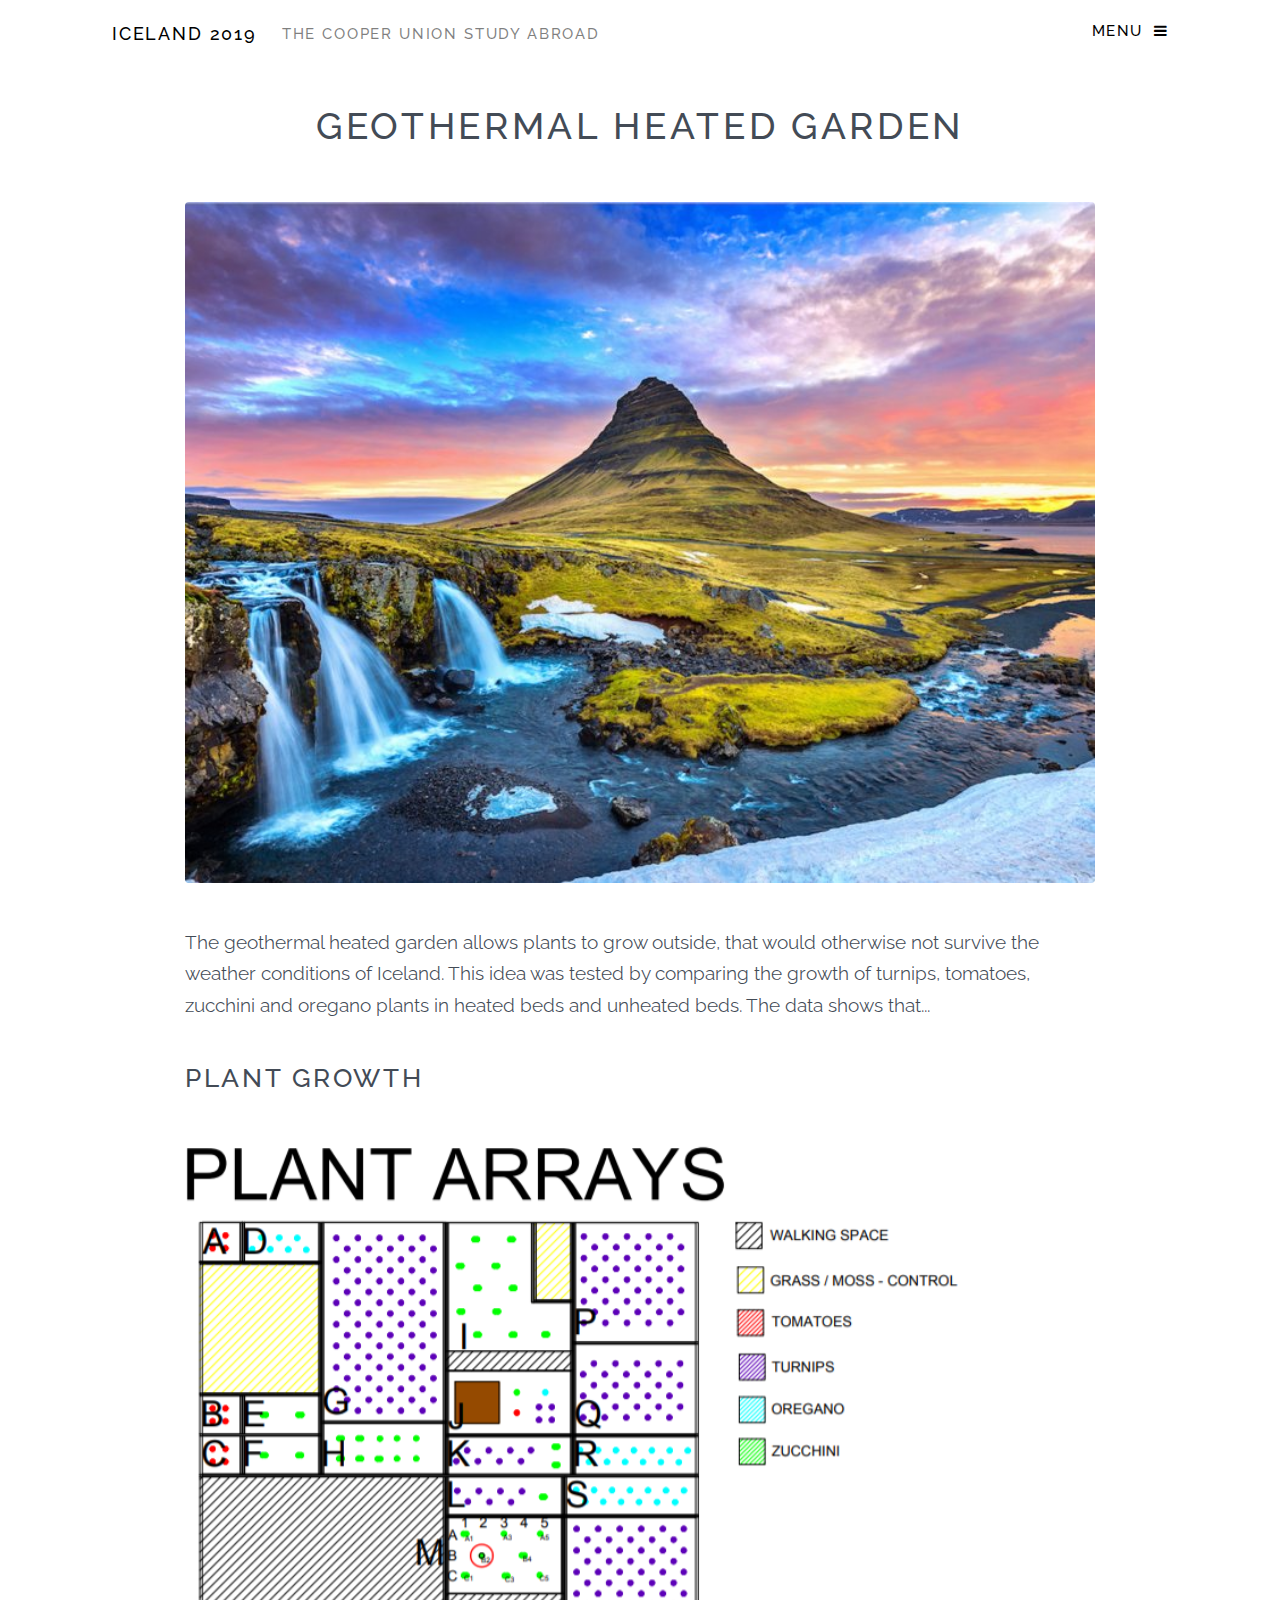
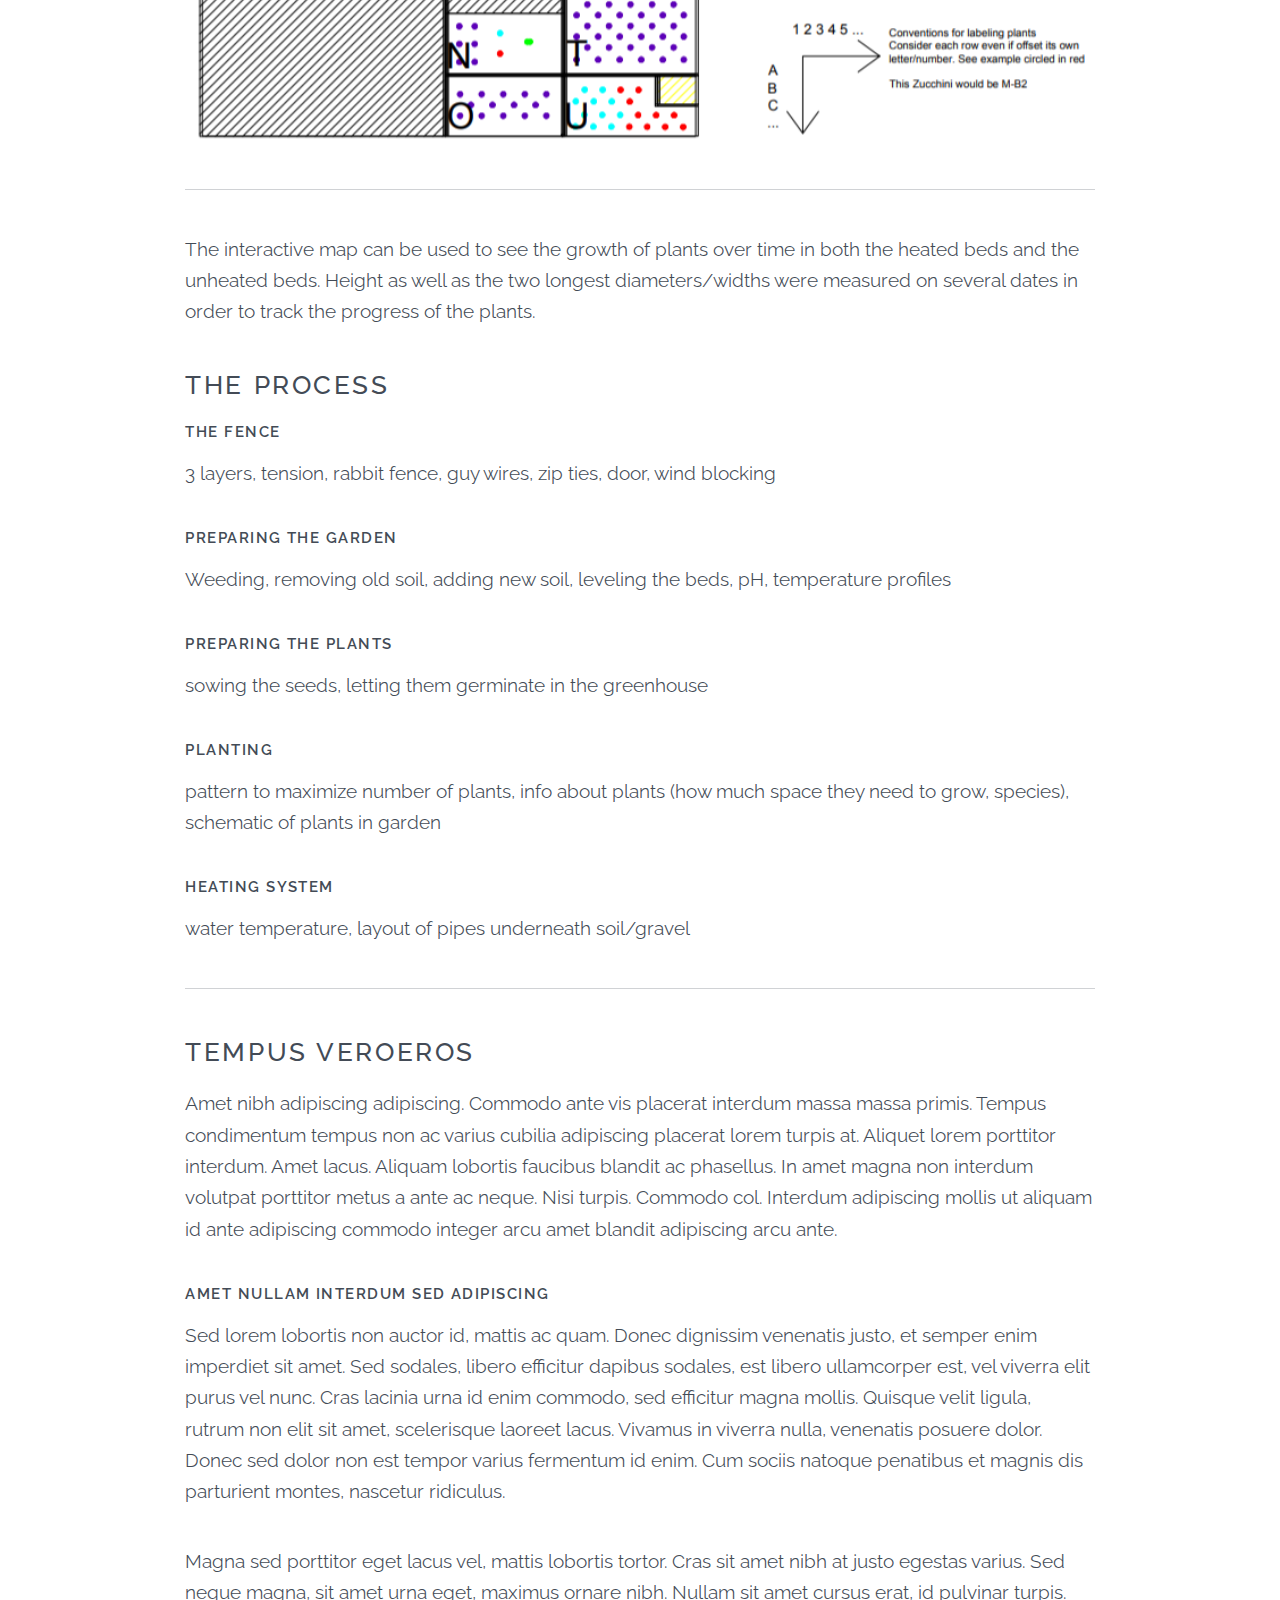
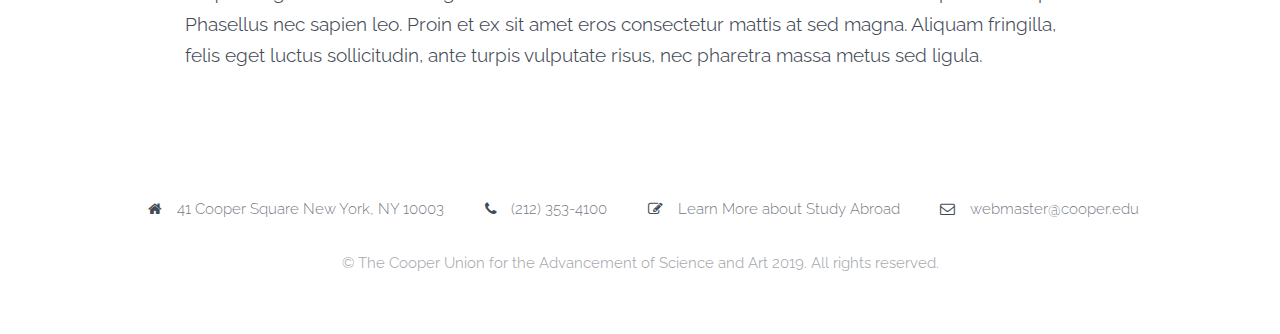
==== garden.html @ b5456430 "added cooper favicon" ====
<!DOCTYPE HTML>
<!--
	Altitude by Pixelarity
	pixelarity.com | hello@pixelarity.com
	License: pixelarity.com/license
-->
<html>
	<head>
		<title>Geothermal Heated Garden</title>
		<meta charset="utf-8" />
		<meta name="viewport" content="width=devicesw4ikwidth, initial-scale=1, user-scalable=no" />
		<link rel="stylesheet" href="assets/css/main.css" />
		<link rel="stylesheet" type="text/css" href="assets/slick/slick.css"/>
		<link rel="stylesheet" type="text/css" href="assets/slick/slick-theme.css"/>
		<link rel="shortcut icon" href="images/favicon.ico" type="image/x-icon">
	</head>
	<body class="is-preload">

		<!-- Page Wrapper -->
			<div id="page-wrapper">

				<!-- Wrapper -->
					<div class="wrapper">
						<div class="inner">

							<!-- Header -->
								<header id="header">
									<a href="index.html" class="logo">Iceland 2019 <span>The Cooper Union Study Abroad</span></a>
									<nav>
										<ul>
											<li><a href="#menu">Menu</a></li>
										</ul>
									</nav>
								</header>

							<!-- Nav -->
								<nav id="menu">
									<ul class="links">
										<li><a href="index.html">Home</a></li>
										<li><a href="garden.html">Geothermal Heated Garden</a></li>
										<li><a href="thermo.html">Thermoelectric Research</a></li>
										<li><a href="index.html#culturalAccounts">Meet Our Researchers</a></li>

									</ul>

								</nav>

						</div>
					</div>

				<!-- Wrapper -->
					<div class="wrapper">
						<div class="inner">

							<!-- Main -->
								<section class="main">

									<header class="major">
										<h1>Geothermal Heated Garden</h1>
										<br>
									</header>

									<a href="#" class="image main"><img src="images/iceland_example.jpg" alt="" /></a>

									<p>The geothermal heated garden allows plants to grow outside, that would otherwise not survive the weather conditions of Iceland. This idea was tested by comparing the growth of turnips, tomatoes, zucchini and oregano plants in heated beds and unheated beds. The data shows that...</p>

									<h2>Plant Growth</h2>

									<a href="#" class="image main"><img src="images/plant_map.PNG" alt="" /></a>

									<hr />


									<p>The interactive map can be used to see the growth of plants over time in both the heated beds and the unheated beds. Height as well as the two longest diameters/widths were measured on several dates in order to track the progress of the plants.</p>
									<h2>The Process</h2>
									<h3>The Fence</h3>
									<p>3 layers, tension, rabbit fence, guy wires, zip ties, door, wind blocking</p>
									<h3>Preparing the Garden</h3>
									<p>Weeding, removing old soil, adding new soil, leveling the beds, pH, temperature profiles</p>
									<h3>Preparing the Plants</h3>
									<p>sowing the seeds, letting them germinate in the greenhouse</p>
									<h3>Planting</h3>
									<p>pattern to maximize number of plants, info about plants (how much space they need to grow, species), schematic of plants in garden</p>
									<h3>Heating System</h3>
									<p>water temperature, layout of pipes underneath soil/gravel</p>
									<hr />

									<h2>Tempus veroeros</h2>
									<p>Amet nibh adipiscing adipiscing. Commodo ante vis placerat interdum massa massa primis. Tempus condimentum tempus non ac varius cubilia adipiscing placerat lorem turpis at. Aliquet lorem porttitor interdum. Amet lacus. Aliquam lobortis faucibus blandit ac phasellus. In amet magna non interdum volutpat porttitor metus a ante ac neque. Nisi turpis. Commodo col. Interdum adipiscing mollis ut aliquam id ante adipiscing commodo integer arcu amet blandit adipiscing arcu ante.</p>
									<h3>Amet nullam interdum sed adipiscing</h3>
									<p>Sed lorem lobortis non auctor id, mattis ac quam. Donec dignissim venenatis justo, et semper enim imperdiet sit amet. Sed sodales, libero efficitur dapibus sodales, est libero ullamcorper est, vel viverra elit purus vel nunc. Cras lacinia urna id enim commodo, sed efficitur magna mollis. Quisque velit ligula, rutrum non elit sit amet, scelerisque laoreet lacus. Vivamus in viverra nulla, venenatis posuere dolor. Donec sed dolor non est tempor varius fermentum id enim. Cum sociis natoque penatibus et magnis dis parturient montes, nascetur ridiculus.</p>
									<p>Magna sed porttitor eget lacus vel, mattis lobortis tortor. Cras sit amet nibh at justo egestas varius. Sed neque magna, sit amet urna eget, maximus ornare nibh. Nullam sit amet cursus erat, id pulvinar turpis. Phasellus nec sapien leo. Proin et ex sit amet eros consectetur mattis at sed magna. Aliquam fringilla, felis eget luctus sollicitudin, ante turpis vulputate risus, nec pharetra massa metus sed ligula.</p>

								</section>

						</div>
					</div>

				<!-- Wrapper -->
					<div class="wrapper">
						<div class="inner">

							<!-- Footer -->
							<footer id="footer">
								<ul class="contact-icons">
									<li class="icon fa-home">41 Cooper Square New York, NY 10003</li>
									<li class="icon fa-phone"><a href="tel:2123534100">(212) 353-4100</a></li>
									<li class="icon fa-pencil-square-o"><a href="http://cooper.edu/engineering/global-studies/summer-abroad">Learn More about Study Abroad</a></li>
									<li class="icon fa-envelope-o"><a href="mailto:webmaster@cooper.edu">webmaster@cooper.edu</a></li>
								</ul>
								<p class="copyright">&copy; The Cooper Union for the Advancement of Science and Art 2019. All rights reserved.</p>
							</footer>

					</div>
				</div>

		</div>

		<!-- Scripts -->
			<script src="assets/js/jquery.min.js"></script>
			<script src="assets/js/browser.min.js"></script>
			<script src="assets/js/breakpoints.min.js"></script>
			<script src="assets/js/util.js"></script>
			<script src="assets/js/main.js"></script>

	</body>
</html>
---- assets/css/main.css ----
@import url(font-awesome.min.css);
@import url("https://fonts.googleapis.com/css?family=Raleway:300,500,600");

/*
	Altitude by Pixelarity
	pixelarity.com | hello@pixelarity.com
	License: pixelarity.com/license
*/

/* CAROUSAL IMAGE RESIZE CLASS */
img.resize {
  max-width:70%;
}

#navButton{
  position: relative;
  top: 2em;
  bottom: 2em;
  color: #4A74C9 !important;
}

.carouselText {
	width: 50%;
	margin: 1em auto;
}

.halloffame p {
  color: #434b56;
  font-size: 20px;
  font-weight: bold;
}

.mentorshipHeader h1,
.mentorshipHeader p {
  width: 70%;
}

.buttonWrapper{
  width: 50%;
  height: 4.5em;
  margin: 0 auto;
}

.emphasize {
  width: 100%;
  height: 100%;
}

html, body, div, span, applet, object,
iframe, h1, h2, h3, h4, h5, h6, p, blockquote,
pre, a, abbr, acronym, address, big, cite,
code, del, dfn, em, img, ins, kbd, q, s, samp,
small, strike, strong, sub, sup, tt, var, b,
u, i, center, dl, dt, dd, ol, ul, li, fieldset,
form, label, legend, table, caption, tbody,
tfoot, thead, tr, th, td, article, aside,
canvas, details, embed, figure, figcaption,
footer, header, hgroup, menu, nav, output, ruby,
section, summary, time, mark, audio, video {
	margin: 0;
	padding: 0;
	border: 0;
	font-size: 100%;
	font: inherit;
	vertical-align: baseline;}

article, aside, details, figcaption, figure,
footer, header, hgroup, menu, nav, section {
	display: block;}

body {
	line-height: 1;
}

ol, ul {
	list-style: none;
}

blockquote, q {
	quotes: none;
}

	blockquote:before, blockquote:after, q:before, q:after {
		content: '';
		content: none;
	}

table {
	border-collapse: collapse;
	border-spacing: 0;
}

body {
	-webkit-text-size-adjust: none;
}

mark {
	background-color: transparent;
	color: inherit;
}

input::-moz-focus-inner {
	border: 0;
	padding: 0;
}

input, select, textarea {
	-moz-appearance: none;
	-webkit-appearance: none;
	-ms-appearance: none;
	appearance: none;
}

/* Basic */

	@-ms-viewport {
		width: device-width;
	}

	body {
		-ms-overflow-style: scrollbar;
	}

	@media screen and (max-width: 480px) {

		html, body {
			min-width: 320px;
		}

	}

	html {
		box-sizing: border-box;
	}

	*, *:before, *:after {
		box-sizing: inherit;
	}

	body {
    /* Background of body allows for faded filter effect of open menu */
		background: #000000;
	}

		body.is-preload *, body.is-preload *:before, body.is-preload *:after {
			-moz-animation: none !important;
			-webkit-animation: none !important;
			-ms-animation: none !important;
			animation: none !important;
			-moz-transition: none !important;
			-webkit-transition: none !important;
			-ms-transition: none !important;
			transition: none !important;
		}

/* Type */

	body {
		color: rgba(67, 75, 86, 0.75);
	}

	body, input, select, textarea {
		font-family: "Raleway", sans-serif;
		font-size: 14pt;
		font-weight: 300;
		line-height: 1.65;
	}

		@media screen and (max-width: 1680px) {

			body, input, select, textarea {
				font-size: 11pt;
			}

		}

		@media screen and (max-width: 360px) {

			body, input, select, textarea {
				font-size: 10pt;
			}

		}

	a {
		-moz-transition: color 0.2s ease-in-out, background-color 0.2s ease-in-out, border-bottom-color 0.2s ease-in-out;
		-webkit-transition: color 0.2s ease-in-out, background-color 0.2s ease-in-out, border-bottom-color 0.2s ease-in-out;
		-ms-transition: color 0.2s ease-in-out, background-color 0.2s ease-in-out, border-bottom-color 0.2s ease-in-out;
		transition: color 0.2s ease-in-out, background-color 0.2s ease-in-out, border-bottom-color 0.2s ease-in-out;
		border-bottom: dotted 1px;
		text-decoration: none;
	}

		a:hover {
			border-bottom-color: transparent;
		}

	strong, b {
		font-weight: 500;
	}

	em, i {
		font-style: italic;
	}

	p {
		margin: 0 0 2em 0;
		color: rgba(67, 75, 86);
    font-size: 19px;
    font-weight: 350;
	}

	h1, h2, h3, h4, h5, h6 {
		line-height: 1.5;
		letter-spacing: 0.1em;
		text-transform: uppercase;
	}

		h1 a, h2 a, h3 a, h4 a, h5 a, h6 a {
			color: inherit;
			text-decoration: none;
		}

	h1 {
		font-size: 2.5em;
		font-weight: 500;
		margin: 0 0 0.65em 0;
	}

	h2 {
		font-size: 1.75em;
		font-weight: 500;
		margin: 0 0 0.65em 0;
	}

	h3 {
		font-size: 1em;
		font-weight: 600;
		margin: 0 0 1em 0;
	}

	h4 {
		font-size: 0.9em;
		font-weight: 600;
		margin: 0 0 1em 0;
	}

	h5 {
		font-size: 0.8em;
		font-weight: 600;
		margin: 0 0 1em 0;
	}

	h6 {
		font-size: 0.7em;
		font-weight: 600;
		margin: 0 0 1em 0;
	}

	@media screen and (max-width: 736px) {

		h1 {
			font-size: 1.75em;
		}

		h2 {
			font-size: 1.25em;
		}

	}

	sub {
		font-size: 0.8em;
		position: relative;
		top: 0.5em;
	}

	sup {
		font-size: 0.8em;
		position: relative;
		top: -0.5em;
	}

	blockquote {
		border-left: solid 4px;
		font-style: italic;
		margin: 0 0 2em 0;
		padding: 0.5em 0 0.5em 2em;
	}

	code {
		border-radius: 4px;
		border: solid 1px;
		font-family: "Courier New", monospace;
		font-size: 0.9em;
		margin: 0 0.25em;
		padding: 0.25em 0.65em;
	}

	pre {
		-webkit-overflow-scrolling: touch;
		font-family: "Courier New", monospace;
		font-size: 0.9em;
		margin: 0 0 2em 0;
	}

		pre code {
			display: block;
			line-height: 1.75;
			padding: 1em 1.5em;
			overflow-x: auto;
		}

	hr {
		border: 0;
		border-bottom: solid 1px;
		margin: 3em 0;
	}

		hr.major {
			margin: 5em 0;
		}

	.align-left {
		text-align: left;
	}

	.align-center {
		text-align: center;
	}

	.align-right {
		text-align: right;
	}

	input, select, textarea {
		color: #434b56;
	}

	a {
		color: #434b56;
	}

	strong, b {
		color: #434b56;
	}

	h1, h2, h3, h4, h5, h6 {
		color: #434b56;
	}

	blockquote {
		border-left-color: rgba(67, 75, 86, 0.25);
	}

	code {
		background: rgba(67, 75, 86, 0.05);
		border-color: rgba(67, 75, 86, 0.25);
	}

	hr {
		border-bottom-color: rgba(67, 75, 86, 0.25);
	}

/* Row */

	.row {
		display: flex;
		flex-wrap: wrap;
		box-sizing: border-box;
		align-items: stretch;
	}

		.row > * {
			box-sizing: border-box;
		}

		.row.gtr-uniform > * > :last-child {
			margin-bottom: 0;
		}

		.row.aln-left {
			justify-content: flex-start;
		}

		.row.aln-center {
			justify-content: center;
		}

		.row.aln-right {
			justify-content: flex-end;
		}

		.row.aln-top {
			align-items: flex-start;
		}

		.row.aln-middle {
			align-items: center;
		}

		.row.aln-bottom {
			align-items: flex-end;
		}

		.row > .imp {
			order: -1;
		}

		.row > .col-1 {
			width: 8.3333333333%;
		}

		.row > .off-1 {
			margin-left: 8.3333333333%;
		}

		.row > .col-2 {
			width: 16.6666666667%;
		}

		.row > .off-2 {
			margin-left: 16.6666666667%;
		}

		.row > .col-3 {
			width: 25%;
		}

		.row > .off-3 {
			margin-left: 25%;
		}

		.row > .col-4 {
			width: 33.3333333333%;
		}

		.row > .off-4 {
			margin-left: 33.3333333333%;
		}

		.row > .col-5 {
			width: 41.6666666667%;
		}

		.row > .off-5 {
			margin-left: 41.6666666667%;
		}

		.row > .col-6 {
			width: 50%;
		}

		.row > .off-6 {
			margin-left: 50%;
		}

		.row > .col-7 {
			width: 58.3333333333%;
		}

		.row > .off-7 {
			margin-left: 58.3333333333%;
		}

		.row > .col-8 {
			width: 66.6666666667%;
		}

		.row > .off-8 {
			margin-left: 66.6666666667%;
		}

		.row > .col-9 {
			width: 75%;
		}

		.row > .off-9 {
			margin-left: 75%;
		}

		.row > .col-10 {
			width: 83.3333333333%;
		}

		.row > .off-10 {
			margin-left: 83.3333333333%;
		}

		.row > .col-11 {
			width: 91.6666666667%;
		}

		.row > .off-11 {
			margin-left: 91.6666666667%;
		}

		.row > .col-12 {
			width: 100%;
		}

		.row > .off-12 {
			margin-left: 100%;
		}

		.row.gtr-0 {
			margin-top: 0;
			margin-left: 0em;
		}

			.row.gtr-0 > * {
				padding: 0 0 0 0em;
			}

			.row.gtr-0.gtr-uniform {
				margin-top: 0em;
			}

				.row.gtr-0.gtr-uniform > * {
					padding-top: 0em;
				}

		.row.gtr-25 {
			margin-top: 0;
			margin-left: -0.5em;
		}

			.row.gtr-25 > * {
				padding: 0 0 0 0.5em;
			}

			.row.gtr-25.gtr-uniform {
				margin-top: -0.5em;
			}

				.row.gtr-25.gtr-uniform > * {
					padding-top: 0.5em;
				}

		.row.gtr-50 {
			margin-top: 0;
			margin-left: -1em;
		}

			.row.gtr-50 > * {
				padding: 0 0 0 1em;
			}

			.row.gtr-50.gtr-uniform {
				margin-top: -1em;
			}

				.row.gtr-50.gtr-uniform > * {
					padding-top: 1em;
				}

		.row {
			margin-top: 0;
			margin-left: -2em;
		}

			.row > * {
				padding: 0 0 0 2em;
			}

			.row.gtr-uniform {
				margin-top: 0em;
				justify-content: center;
			}

				.row.gtr-uniform > * {
					padding-top: 2em;
				}

		.row.gtr-150 {
			margin-top: 0;
			margin-left: -3em;
		}

			.row.gtr-150 > * {
				padding: 0 0 0 3em;
			}

			.row.gtr-150.gtr-uniform {
				margin-top: -3em;
			}

				.row.gtr-150.gtr-uniform > * {
					padding-top: 3em;
				}

		.row.gtr-200 {
			margin-top: 0;
			margin-left: -4em;
		}

			.row.gtr-200 > * {
				padding: 0 0 0 4em;
			}

			.row.gtr-200.gtr-uniform {
				margin-top: -4em;
			}

				.row.gtr-200.gtr-uniform > * {
					padding-top: 4em;
				}

		@media screen and (max-width: 1680px) {

			.row {
				display: flex;
				flex-wrap: wrap;
				box-sizing: border-box;
				align-items: stretch;
			}

				.row > * {
					box-sizing: border-box;
				}

				.row.gtr-uniform > * > :last-child {
					margin-bottom: 0;
				}

				.row.aln-left {
					justify-content: flex-start;
				}

				.row.aln-center {
					justify-content: center;
				}

				.row.aln-right {
					justify-content: flex-end;
				}

				.row.aln-top {
					align-items: flex-start;
				}

				.row.aln-middle {
					align-items: center;
				}

				.row.aln-bottom {
					align-items: flex-end;
				}

				.row > .imp-xlarge {
					order: -1;
				}

				.row > .col-1-xlarge {
					width: 8.3333333333%;
				}

				.row > .off-1-xlarge {
					margin-left: 8.3333333333%;
				}

				.row > .col-2-xlarge {
					width: 16.6666666667%;
				}

				.row > .off-2-xlarge {
					margin-left: 16.6666666667%;
				}

				.row > .col-3-xlarge {
					width: 25%;
				}

				.row > .off-3-xlarge {
					margin-left: 25%;
				}

				.row > .col-4-xlarge {
					width: 33.3333333333%;
				}

				.row > .off-4-xlarge {
					margin-left: 33.3333333333%;
				}

				.row > .col-5-xlarge {
					width: 41.6666666667%;
				}

				.row > .off-5-xlarge {
					margin-left: 41.6666666667%;
				}

				.row > .col-6-xlarge {
					width: 50%;
				}

				.row > .off-6-xlarge {
					margin-left: 50%;
				}

				.row > .col-7-xlarge {
					width: 58.3333333333%;
				}

				.row > .off-7-xlarge {
					margin-left: 58.3333333333%;
				}

				.row > .col-8-xlarge {
					width: 66.6666666667%;
				}

				.row > .off-8-xlarge {
					margin-left: 66.6666666667%;
				}

				.row > .col-9-xlarge {
					width: 75%;
				}

				.row > .off-9-xlarge {
					margin-left: 75%;
				}

				.row > .col-10-xlarge {
					width: 83.3333333333%;
				}

				.row > .off-10-xlarge {
					margin-left: 83.3333333333%;
				}

				.row > .col-11-xlarge {
					width: 91.6666666667%;
				}

				.row > .off-11-xlarge {
					margin-left: 91.6666666667%;
				}

				.row > .col-12-xlarge {
					width: 100%;
				}

				.row > .off-12-xlarge {
					margin-left: 100%;
				}

				.row.gtr-0 {
					margin-top: 0;
					margin-left: 0em;
				}

					.row.gtr-0 > * {
						padding: 0 0 0 0em;
					}

					.row.gtr-0.gtr-uniform {
						margin-top: 0em;
					}

						.row.gtr-0.gtr-uniform > * {
							padding-top: 0em;
						}

				.row.gtr-25 {
					margin-top: 0;
					margin-left: -0.5em;
				}

					.row.gtr-25 > * {
						padding: 0 0 0 0.5em;
					}

					.row.gtr-25.gtr-uniform {
						margin-top: -0.5em;
					}

						.row.gtr-25.gtr-uniform > * {
							padding-top: 0.5em;
						}

				.row.gtr-50 {
					margin-top: 0;
					margin-left: -1em;
				}

					.row.gtr-50 > * {
						padding: 0 0 0 1em;
					}

					.row.gtr-50.gtr-uniform {
						margin-top: -1em;
					}

						.row.gtr-50.gtr-uniform > * {
							padding-top: 1em;
						}

				.row {
					margin-top: 0;
					margin-left: -2em;
				}

					.row > * {
						padding: 0 0 0 2em;
					}

					.row.gtr-uniform {
						margin-top: -2em;
					}

						.row.gtr-uniform > * {
							padding-top: 2em;
						}

				.row.gtr-150 {
					margin-top: 0;
					margin-left: -3em;
				}

					.row.gtr-150 > * {
						padding: 0 0 0 3em;
					}

					.row.gtr-150.gtr-uniform {
						margin-top: -3em;
					}

						.row.gtr-150.gtr-uniform > * {
							padding-top: 3em;
						}

				.row.gtr-200 {
					margin-top: 0;
					margin-left: -4em;
				}

					.row.gtr-200 > * {
						padding: 0 0 0 4em;
					}

					.row.gtr-200.gtr-uniform {
						margin-top: -4em;
					}

						.row.gtr-200.gtr-uniform > * {
							padding-top: 4em;
						}

		}

		@media screen and (max-width: 1280px) {

			.row {
				display: flex;
				flex-wrap: wrap;
				box-sizing: border-box;
				align-items: stretch;
			}

				.row > * {
					box-sizing: border-box;
				}

				.row.gtr-uniform > * > :last-child {
					margin-bottom: 0;
				}

				.row.aln-left {
					justify-content: flex-start;
				}

				.row.aln-center {
					justify-content: center;
				}

				.row.aln-right {
					justify-content: flex-end;
				}

				.row.aln-top {
					align-items: flex-start;
				}

				.row.aln-middle {
					align-items: center;
				}

				.row.aln-bottom {
					align-items: flex-end;
				}

				.row > .imp-large {
					order: -1;
				}

				.row > .col-1-large {
					width: 8.3333333333%;
				}

				.row > .off-1-large {
					margin-left: 8.3333333333%;
				}

				.row > .col-2-large {
					width: 16.6666666667%;
				}

				.row > .off-2-large {
					margin-left: 16.6666666667%;
				}

				.row > .col-3-large {
					width: 25%;
				}

				.row > .off-3-large {
					margin-left: 25%;
				}

				.row > .col-4-large {
					width: 33.3333333333%;
				}

				.row > .off-4-large {
					margin-left: 33.3333333333%;
				}

				.row > .col-5-large {
					width: 41.6666666667%;
				}

				.row > .off-5-large {
					margin-left: 41.6666666667%;
				}

				.row > .col-6-large {
					width: 50%;
				}

				.row > .off-6-large {
					margin-left: 50%;
				}

				.row > .col-7-large {
					width: 58.3333333333%;
				}

				.row > .off-7-large {
					margin-left: 58.3333333333%;
				}

				.row > .col-8-large {
					width: 66.6666666667%;
				}

				.row > .off-8-large {
					margin-left: 66.6666666667%;
				}

				.row > .col-9-large {
					width: 75%;
				}

				.row > .off-9-large {
					margin-left: 75%;
				}

				.row > .col-10-large {
					width: 83.3333333333%;
				}

				.row > .off-10-large {
					margin-left: 83.3333333333%;
				}

				.row > .col-11-large {
					width: 91.6666666667%;
				}

				.row > .off-11-large {
					margin-left: 91.6666666667%;
				}

				.row > .col-12-large {
					width: 100%;
				}

				.row > .off-12-large {
					margin-left: 100%;
				}

				.row.gtr-0 {
					margin-top: 0;
					margin-left: 0em;
				}

					.row.gtr-0 > * {
						padding: 0 0 0 0em;
					}

					.row.gtr-0.gtr-uniform {
						margin-top: 0em;
					}

						.row.gtr-0.gtr-uniform > * {
							padding-top: 0em;
						}

				.row.gtr-25 {
					margin-top: 0;
					margin-left: -0.375em;
				}

					.row.gtr-25 > * {
						padding: 0 0 0 0.375em;
					}

					.row.gtr-25.gtr-uniform {
						margin-top: -0.375em;
					}

						.row.gtr-25.gtr-uniform > * {
							padding-top: 0.375em;
						}

				.row.gtr-50 {
					margin-top: 0;
					margin-left: -0.75em;
				}

					.row.gtr-50 > * {
						padding: 0 0 0 0.75em;
					}

					.row.gtr-50.gtr-uniform {
						margin-top: -0.75em;
					}

						.row.gtr-50.gtr-uniform > * {
							padding-top: 0.75em;
						}

				.row {
					margin-top: 0;
					margin-left: -1.5em;
				}

					.row > * {
						padding: 0 0 0 1.5em;
					}

					.row.gtr-uniform {
						margin-top: -1.5em;
					}

						.row.gtr-uniform > * {
							padding-top: 1.5em;
						}

				.row.gtr-150 {
					margin-top: 0;
					margin-left: -2.25em;
				}

					.row.gtr-150 > * {
						padding: 0 0 0 2.25em;
					}

					.row.gtr-150.gtr-uniform {
						margin-top: -2.25em;
					}

						.row.gtr-150.gtr-uniform > * {
							padding-top: 2.25em;
						}

				.row.gtr-200 {
					margin-top: 0;
					margin-left: -3em;
				}

					.row.gtr-200 > * {
						padding: 0 0 0 3em;
					}

					.row.gtr-200.gtr-uniform {
						margin-top: -3em;
					}

						.row.gtr-200.gtr-uniform > * {
							padding-top: 3em;
						}

		}

		@media screen and (max-width: 980px) {

			.row {
				display: flex;
				flex-wrap: wrap;
				box-sizing: border-box;
				align-items: stretch;
			}

				.row > * {
					box-sizing: border-box;
				}

				.row.gtr-uniform > * > :last-child {
					margin-bottom: 0;
				}

				.row.aln-left {
					justify-content: flex-start;
				}

				.row.aln-center {
					justify-content: center;
				}

				.row.aln-right {
					justify-content: flex-end;
				}

				.row.aln-top {
					align-items: flex-start;
				}

				.row.aln-middle {
					align-items: center;
				}

				.row.aln-bottom {
					align-items: flex-end;
				}

				.row > .imp-medium {
					order: -1;
				}

				.row > .col-1-medium {
					width: 8.3333333333%;
				}

				.row > .off-1-medium {
					margin-left: 8.3333333333%;
				}

				.row > .col-2-medium {
					width: 16.6666666667%;
				}

				.row > .off-2-medium {
					margin-left: 16.6666666667%;
				}

				.row > .col-3-medium {
					width: 25%;
				}

				.row > .off-3-medium {
					margin-left: 25%;
				}

				.row > .col-4-medium {
					width: 33.3333333333%;
				}

				.row > .off-4-medium {
					margin-left: 33.3333333333%;
				}

				.row > .col-5-medium {
					width: 41.6666666667%;
				}

				.row > .off-5-medium {
					margin-left: 41.6666666667%;
				}

				.row > .col-6-medium {
					width: 50%;
				}

				.row > .off-6-medium {
					margin-left: 50%;
				}

				.row > .col-7-medium {
					width: 58.3333333333%;
				}

				.row > .off-7-medium {
					margin-left: 58.3333333333%;
				}

				.row > .col-8-medium {
					width: 66.6666666667%;
				}

				.row > .off-8-medium {
					margin-left: 66.6666666667%;
				}

				.row > .col-9-medium {
					width: 75%;
				}

				.row > .off-9-medium {
					margin-left: 75%;
				}

				.row > .col-10-medium {
					width: 83.3333333333%;
				}

				.row > .off-10-medium {
					margin-left: 83.3333333333%;
				}

				.row > .col-11-medium {
					width: 91.6666666667%;
				}

				.row > .off-11-medium {
					margin-left: 91.6666666667%;
				}

				.row > .col-12-medium {
					width: 100%;
				}

				.row > .off-12-medium {
					margin-left: 100%;
				}

				.row.gtr-0 {
					margin-top: 0;
					margin-left: 0em;
				}

					.row.gtr-0 > * {
						padding: 0 0 0 0em;
					}

					.row.gtr-0.gtr-uniform {
						margin-top: 0em;
					}

						.row.gtr-0.gtr-uniform > * {
							padding-top: 0em;
						}

				.row.gtr-25 {
					margin-top: 0;
					margin-left: -0.375em;
				}

					.row.gtr-25 > * {
						padding: 0 0 0 0.375em;
					}

					.row.gtr-25.gtr-uniform {
						margin-top: -0.375em;
					}

						.row.gtr-25.gtr-uniform > * {
							padding-top: 0.375em;
						}

				.row.gtr-50 {
					margin-top: 0;
					margin-left: -0.75em;
				}

					.row.gtr-50 > * {
						padding: 0 0 0 0.75em;
					}

					.row.gtr-50.gtr-uniform {
						margin-top: -0.75em;
					}

						.row.gtr-50.gtr-uniform > * {
							padding-top: 0.75em;
						}

				.row {
					margin-top: 0;
					margin-left: -1.5em;
				}

					.row > * {
						padding: 0 0 0 1.5em;
					}

					.row.gtr-uniform {
						margin-top: -1.5em;
					}

						.row.gtr-uniform > * {
							padding-top: 1.5em;
						}

				.row.gtr-150 {
					margin-top: 0;
					margin-left: -2.25em;
				}

					.row.gtr-150 > * {
						padding: 0 0 0 2.25em;
					}

					.row.gtr-150.gtr-uniform {
						margin-top: -2.25em;
					}

						.row.gtr-150.gtr-uniform > * {
							padding-top: 2.25em;
						}

				.row.gtr-200 {
					margin-top: 0;
					margin-left: -3em;
				}

					.row.gtr-200 > * {
						padding: 0 0 0 3em;
					}

					.row.gtr-200.gtr-uniform {
						margin-top: -3em;
					}

						.row.gtr-200.gtr-uniform > * {
							padding-top: 3em;
						}

		}

		@media screen and (max-width: 736px) {

			.row {
				display: flex;
				flex-wrap: wrap;
				box-sizing: border-box;
				align-items: stretch;
			}

				.row > * {
					box-sizing: border-box;
				}

				.row.gtr-uniform > * > :last-child {
					margin-bottom: 0;
				}

				.row.aln-left {
					justify-content: flex-start;
				}

				.row.aln-center {
					justify-content: center;
				}

				.row.aln-right {
					justify-content: flex-end;
				}

				.row.aln-top {
					align-items: flex-start;
				}

				.row.aln-middle {
					align-items: center;
				}

				.row.aln-bottom {
					align-items: flex-end;
				}

				.row > .imp-small {
					order: -1;
				}

				.row > .col-1-small {
					width: 8.3333333333%;
				}

				.row > .off-1-small {
					margin-left: 8.3333333333%;
				}

				.row > .col-2-small {
					width: 16.6666666667%;
				}

				.row > .off-2-small {
					margin-left: 16.6666666667%;
				}

				.row > .col-3-small {
					width: 25%;
				}

				.row > .off-3-small {
					margin-left: 25%;
				}

				.row > .col-4-small {
					width: 33.3333333333%;
				}

				.row > .off-4-small {
					margin-left: 33.3333333333%;
				}

				.row > .col-5-small {
					width: 41.6666666667%;
				}

				.row > .off-5-small {
					margin-left: 41.6666666667%;
				}

				.row > .col-6-small {
					width: 50%;
				}

				.row > .off-6-small {
					margin-left: 50%;
				}

				.row > .col-7-small {
					width: 58.3333333333%;
				}

				.row > .off-7-small {
					margin-left: 58.3333333333%;
				}

				.row > .col-8-small {
					width: 66.6666666667%;
				}

				.row > .off-8-small {
					margin-left: 66.6666666667%;
				}

				.row > .col-9-small {
					width: 75%;
				}

				.row > .off-9-small {
					margin-left: 75%;
				}

				.row > .col-10-small {
					width: 83.3333333333%;
				}

				.row > .off-10-small {
					margin-left: 83.3333333333%;
				}

				.row > .col-11-small {
					width: 91.6666666667%;
				}

				.row > .off-11-small {
					margin-left: 91.6666666667%;
				}

				.row > .col-12-small {
					width: 100%;
				}

				.row > .off-12-small {
					margin-left: 100%;
				}

				.row.gtr-0 {
					margin-top: 0;
					margin-left: 0em;
				}

					.row.gtr-0 > * {
						padding: 0 0 0 0em;
					}

					.row.gtr-0.gtr-uniform {
						margin-top: 0em;
					}

						.row.gtr-0.gtr-uniform > * {
							padding-top: 0em;
						}

				.row.gtr-25 {
					margin-top: 0;
					margin-left: -0.3125em;
				}

					.row.gtr-25 > * {
						padding: 0 0 0 0.3125em;
					}

					.row.gtr-25.gtr-uniform {
						margin-top: -0.3125em;
					}

						.row.gtr-25.gtr-uniform > * {
							padding-top: 0.3125em;
						}

				.row.gtr-50 {
					margin-top: 0;
					margin-left: -0.625em;
				}

					.row.gtr-50 > * {
						padding: 0 0 0 0.625em;
					}

					.row.gtr-50.gtr-uniform {
						margin-top: -0.625em;
					}

						.row.gtr-50.gtr-uniform > * {
							padding-top: 0.625em;
						}

				.row {
					margin-top: 0;
					margin-left: -1.25em;
				}

					.row > * {
						padding: 0 0 0 1.25em;
					}

					.row.gtr-uniform {
						margin-top: -1.25em;
					}

						.row.gtr-uniform > * {
							padding-top: 1.25em;
						}

				.row.gtr-150 {
					margin-top: 0;
					margin-left: -1.875em;
				}

					.row.gtr-150 > * {
						padding: 0 0 0 1.875em;
					}

					.row.gtr-150.gtr-uniform {
						margin-top: -1.875em;
					}

						.row.gtr-150.gtr-uniform > * {
							padding-top: 1.875em;
						}

				.row.gtr-200 {
					margin-top: 0;
					margin-left: -2.5em;
				}

					.row.gtr-200 > * {
						padding: 0 0 0 2.5em;
					}

					.row.gtr-200.gtr-uniform {
						margin-top: -2.5em;
					}

						.row.gtr-200.gtr-uniform > * {
							padding-top: 2.5em;
						}

		}

		@media screen and (max-width: 480px) {

			.row {
				display: flex;
				flex-wrap: wrap;
				box-sizing: border-box;
				align-items: stretch;
			}

				.row > * {
					box-sizing: border-box;
				}

				.row.gtr-uniform > * > :last-child {
					margin-bottom: 0;
				}

				.row.aln-left {
					justify-content: flex-start;
				}

				.row.aln-center {
					justify-content: center;
				}

				.row.aln-right {
					justify-content: flex-end;
				}

				.row.aln-top {
					align-items: flex-start;
				}

				.row.aln-middle {
					align-items: center;
				}

				.row.aln-bottom {
					align-items: flex-end;
				}

				.row > .imp-xsmall {
					order: -1;
				}

				.row > .col-1-xsmall {
					width: 8.3333333333%;
				}

				.row > .off-1-xsmall {
					margin-left: 8.3333333333%;
				}

				.row > .col-2-xsmall {
					width: 16.6666666667%;
				}

				.row > .off-2-xsmall {
					margin-left: 16.6666666667%;
				}

				.row > .col-3-xsmall {
					width: 25%;
				}

				.row > .off-3-xsmall {
					margin-left: 25%;
				}

				.row > .col-4-xsmall {
					width: 33.3333333333%;
				}

				.row > .off-4-xsmall {
					margin-left: 33.3333333333%;
				}

				.row > .col-5-xsmall {
					width: 41.6666666667%;
				}

				.row > .off-5-xsmall {
					margin-left: 41.6666666667%;
				}

				.row > .col-6-xsmall {
					width: 50%;
				}

				.row > .off-6-xsmall {
					margin-left: 50%;
				}

				.row > .col-7-xsmall {
					width: 58.3333333333%;
				}

				.row > .off-7-xsmall {
					margin-left: 58.3333333333%;
				}

				.row > .col-8-xsmall {
					width: 66.6666666667%;
				}

				.row > .off-8-xsmall {
					margin-left: 66.6666666667%;
				}

				.row > .col-9-xsmall {
					width: 75%;
				}

				.row > .off-9-xsmall {
					margin-left: 75%;
				}

				.row > .col-10-xsmall {
					width: 83.3333333333%;
				}

				.row > .off-10-xsmall {
					margin-left: 83.3333333333%;
				}

				.row > .col-11-xsmall {
					width: 91.6666666667%;
				}

				.row > .off-11-xsmall {
					margin-left: 91.6666666667%;
				}

				.row > .col-12-xsmall {
					width: 100%;
				}

				.row > .off-12-xsmall {
					margin-left: 100%;
				}

				.row.gtr-0 {
					margin-top: 0;
					margin-left: 0em;
				}

					.row.gtr-0 > * {
						padding: 0 0 0 0em;
					}

					.row.gtr-0.gtr-uniform {
						margin-top: 0em;
					}

						.row.gtr-0.gtr-uniform > * {
							padding-top: 0em;
						}

				.row.gtr-25 {
					margin-top: 0;
					margin-left: -0.3125em;
				}

					.row.gtr-25 > * {
						padding: 0 0 0 0.3125em;
					}

					.row.gtr-25.gtr-uniform {
						margin-top: -0.3125em;
					}

						.row.gtr-25.gtr-uniform > * {
							padding-top: 0.3125em;
						}

				.row.gtr-50 {
					margin-top: 0;
					margin-left: -0.625em;
				}

					.row.gtr-50 > * {
						padding: 0 0 0 0.625em;
					}

					.row.gtr-50.gtr-uniform {
						margin-top: -0.625em;
					}

						.row.gtr-50.gtr-uniform > * {
							padding-top: 0.625em;
						}

				.row {
					margin-top: 0;
					margin-left: -1.25em;
				}

					.row > * {
						padding: 0 0 0 1.25em;
					}

					.row.gtr-uniform {
						margin-top: -1.25em;
					}

						.row.gtr-uniform > * {
							padding-top: 1.25em;
						}

				.row.gtr-150 {
					margin-top: 0;
					margin-left: -1.875em;
				}

					.row.gtr-150 > * {
						padding: 0 0 0 1.875em;
					}

					.row.gtr-150.gtr-uniform {
						margin-top: -1.875em;
					}

						.row.gtr-150.gtr-uniform > * {
							padding-top: 1.875em;
						}

				.row.gtr-200 {
					margin-top: 0;
					margin-left: -2.5em;
				}

					.row.gtr-200 > * {
						padding: 0 0 0 2.5em;
					}

					.row.gtr-200.gtr-uniform {
						margin-top: -2.5em;
					}

						.row.gtr-200.gtr-uniform > * {
							padding-top: 2.5em;
						}

		}

/* Box */

	.box {
		border-radius: 4px;
		border: solid 1px;
		margin-bottom: 2em;
		padding: 1.5em;
	}

		.box > :last-child,
		.box > :last-child > :last-child,
		.box > :last-child > :last-child > :last-child {
			margin-bottom: 0;
		}

		.box.alt {
			border: 0;
			border-radius: 0;
			padding: 0;
		}

	.box {
		border-color: rgba(67, 75, 86, 0.25);
	}

/* Button */

	input[type="submit"],
	input[type="reset"],
	input[type="button"],
	button,
	.button {
		-moz-appearance: none;
		-webkit-appearance: none;
		-ms-appearance: none;
		appearance: none;
		-moz-transition: background-color 0.2s ease-in-out, color 0.2s ease-in-out;
		-webkit-transition: background-color 0.2s ease-in-out, color 0.2s ease-in-out;
		-ms-transition: background-color 0.2s ease-in-out, color 0.2s ease-in-out;
		transition: background-color 0.2s ease-in-out, color 0.2s ease-in-out;
		border-radius: 3.9285714286em;
		border: 0;
		cursor: pointer !important;
		display: inline-block;
		font-weight: 600;
		height: 3.9285714286em;
		line-height: 3.9285714286em;
		padding: 0 3em;
		text-align: center;
		text-decoration: none;
		white-space: nowrap;
		letter-spacing: 0.1em;
		text-transform: uppercase;
		font-size: 0.7em;
	}

		input[type="submit"].icon:before,
		input[type="reset"].icon:before,
		input[type="button"].icon:before,
		button.icon:before,
		.button.icon:before {
			margin-right: 0.5em;
		}

		input[type="submit"].fit,
		input[type="reset"].fit,
		input[type="button"].fit,
		button.fit,
		.button.fit {
			width: 100%;
		}

		input[type="submit"].small,
		input[type="reset"].small,
		input[type="button"].small,
		button.small,
		.button.small {
			font-size: 0.6em;
		}

		input[type="submit"].large,
		input[type="reset"].large,
		input[type="button"].large,
		button.large,
		.button.large {
			font-size: 1em;
		}

		input[type="submit"].disabled, input[type="submit"]:disabled,
		input[type="reset"].disabled,
		input[type="reset"]:disabled,
		input[type="button"].disabled,
		input[type="button"]:disabled,
		button.disabled,
		button:disabled,
		.button.disabled,
		.button:disabled {
			pointer-events: none;
			opacity: 0.25;
		}

	input[type="submit"],
	input[type="reset"],
	input[type="button"],
	button,
	.button {
		background-color: transparent;
		box-shadow: inset 0 0 0 0px rgba(67, 75, 86, 0.25);
		color: #434b56 !important;
	}

		input[type="submit"]:hover,
		input[type="reset"]:hover,
		input[type="button"]:hover,
		button:hover,
		.button:hover {
			background-color: rgba(67, 75, 86, 0.05);
		}

		input[type="submit"]:active,
		input[type="reset"]:active,
		input[type="button"]:active,
		button:active,
		.button:active {
			background-color: rgba(67, 75, 86, 0.1);
		}

		input[type="submit"].primary,
		input[type="reset"].primary,
		input[type="button"].primary,
		button.primary,
		.button.primary {
			background-color: #575b72;
			color: #ffffff !important;
		}

			input[type="submit"].primary:hover,
			input[type="reset"].primary:hover,
			input[type="button"].primary:hover,
			button.primary:hover,
			.button.primary:hover {
				background-color: #626780;
			}

			input[type="submit"].primary:active,
			input[type="reset"].primary:active,
			input[type="button"].primary:active,
			button.primary:active,
			.button.primary:active {
				background-color: #6d728f;
			}

/* Features */

	.features {
		display: -moz-flex;
		display: -webkit-flex;
		display: -ms-flex;
		display: flex;
		-moz-flex-direction: row;
		-webkit-flex-direction: row;
		-ms-flex-direction: row;
		flex-direction: row;
		-moz-flex-wrap: wrap;
		-webkit-flex-wrap: wrap;
		-ms-flex-wrap: wrap;
		flex-wrap: wrap;
		margin: 0 0 2em 0;
	}

		.features section {
			-moz-flex-grow: 0;
			-webkit-flex-grow: 0;
			-ms-flex-grow: 0;
			flex-grow: 0;
			-moz-flex-shrink: 0;
			-webkit-flex-shrink: 0;
			-ms-flex-shrink: 0;
			flex-shrink: 0;
			border-left: solid 1px;
			border-top: solid 1px;
			padding: 2em 3em;
			text-align: center;
			width: calc(100% / 3);
		}

			.features section:nth-child(3n - 2) {
				border-left-width: 0;
			}

			.features section:nth-child(-n + 3) {
				border-top-width: 0;
			}

		@media screen and (max-width: 980px) {

			.features {
				-moz-flex-direction: column;
				-webkit-flex-direction: column;
				-ms-flex-direction: column;
				flex-direction: column;
			}

				.features section {
					padding: 3em 3em 1em 3em ;
					border-left: 0;
					width: 100%;
				}

					.features section:nth-child(-n + 3) {
						border-top-width: 1px;
					}

					.features section:first-child {
						border-top-width: 0;
						padding-top: 1em;
					}

					.features section:last-child {
						padding-bottom: 0;
					}

		}

		@media screen and (max-width: 736px) {

			.features section {
				padding: 3em 2em 1em 2em ;
			}

		}

	.features section {
		border-color: rgba(67, 75, 86, 0.25);
	}

  /* Feature2 */

  	.features2 {
  		display: -moz-flex;
  		display: -webkit-flex;
  		display: -ms-flex;
  		display: flex;
  		-moz-flex-wrap: wrap;
  		-webkit-flex-wrap: wrap;
  		-ms-flex-wrap: wrap;
  		flex-wrap: wrap;
  		border-bottom: solid 1px;
  		border-left: solid 1px;
  		margin: 0 0 3em 0;
  	}

  		.features2 > section {
  			padding: 6em 5em 2em 5em ;
  			border-right: solid 1px;
  			border-top: solid 1px;
  			width: 50%;
  		}

  			.features2 > section .icon {
  				margin-bottom: 3em;
  			}

  				.features2 > section .icon:before {
  					font-size: 3em;
  				}

  			.features2 > section h3 {
  				margin-bottom: 1.05em;
  			}

  		@media screen and (max-width: 980px) {

  			.features2 > section {
  				padding: 2em 2em 0.1em 2em ;
  			}

  		}

  		@media screen and (max-width: 736px) {

  			.features2 {
  				margin: 3em 0;
  			}

  		}

  		@media screen and (max-width: 480px) {

  			.features2 > section {
  				width: 100%;
  			}

  		}

  	.features2 {
  		border-color: rgba(144, 144, 144, 0.25);
  	}

  		.features2 > section {
  			border-color: rgba(144, 144, 144, 0.25);
  		}

  			.features2 > section .icon:before {
  				color: #4a74c9;
  			}

/* Form */

	form {
		margin: 0 0 2em 0;
	}

		form.combined {
			display: -moz-flex;
			display: -webkit-flex;
			display: -ms-flex;
			display: flex;
			-moz-flex-direction: row;
			-webkit-flex-direction: row;
			-ms-flex-direction: row;
			flex-direction: row;
			margin-left: auto;
			margin-right: auto;
			max-width: 100%;
			position: relative;
			width: 35em;
		}

			form.combined input[type="text"],
			form.combined input[type="password"],
			form.combined input[type="email"],
			form.combined select,
			form.combined textarea {
				-moz-flex-grow: 1;
				-webkit-flex-grow: 1;
				-ms-flex-grow: 1;
				flex-grow: 1;
				-moz-flex-shrink: 1;
				-webkit-flex-shrink: 1;
				-ms-flex-shrink: 1;
				flex-shrink: 1;
				border-bottom-left-radius: 2.75em;
				border-bottom-right-radius: 0;
				border-top-left-radius: 2.75em;
				border-top-right-radius: 0;
			}

			form.combined input[type="submit"] {
				-moz-flex-grow: 0;
				-webkit-flex-grow: 0;
				-ms-flex-grow: 0;
				flex-grow: 0;
				-moz-flex-shrink: 0;
				-webkit-flex-shrink: 0;
				-ms-flex-shrink: 0;
				flex-shrink: 0;
				border-top-left-radius: 0;
				border-bottom-left-radius: 0;
			}

		@media screen and (max-width: 480px) {

			form.combined {
				-moz-flex-direction: column;
				-webkit-flex-direction: column;
				-ms-flex-direction: column;
				flex-direction: column;
			}

				form.combined input[type="text"],
				form.combined input[type="password"],
				form.combined input[type="email"],
				form.combined select,
				form.combined textarea {
					border-radius: 2.75em;
					margin: 0 0 1em 0;
				}

				form.combined input[type="submit"] {
					border-radius: 2.75em;
				}

		}

	label {
		display: block;
		font-size: 0.9em;
		font-weight: 500;
		margin: 0 0 1em 0;
	}

	input[type="text"],
	input[type="password"],
	input[type="email"],
	select,
	textarea {
		-moz-appearance: none;
		-webkit-appearance: none;
		-ms-appearance: none;
		appearance: none;
		border-radius: 4px;
		border: none;
		border: solid 1px;
		color: inherit;
		display: block;
		outline: 0;
		padding: 0 1em;
		text-decoration: none;
		width: 100%;
	}

		input[type="text"]:invalid,
		input[type="password"]:invalid,
		input[type="email"]:invalid,
		select:invalid,
		textarea:invalid {
			box-shadow: none;
		}

	select {
		background-size: 1.25rem;
		background-repeat: no-repeat;
		background-position: calc(100% - 1rem) center;
		height: 2.75em;
		padding-right: 2.75em;
		text-overflow: ellipsis;
	}

		select:focus::-ms-value {
			background-color: transparent;
		}

		select::-ms-expand {
			display: none;
		}

	input[type="text"],
	input[type="password"],
	input[type="email"] {
		height: 2.75em;
	}

	textarea {
		padding: 0.75em 1em;
	}

	input[type="checkbox"],
	input[type="radio"] {
		-moz-appearance: none;
		-webkit-appearance: none;
		-ms-appearance: none;
		appearance: none;
		display: block;
		float: left;
		margin-right: -2em;
		opacity: 0;
		width: 1em;
		z-index: -1;
	}

		input[type="checkbox"] + label,
		input[type="radio"] + label {
			text-decoration: none;
			cursor: pointer;
			display: inline-block;
			font-size: 1em;
			font-weight: 300;
			padding-left: 2.4em;
			padding-right: 0.75em;
			position: relative;
		}

			input[type="checkbox"] + label:before,
			input[type="radio"] + label:before {
				-moz-osx-font-smoothing: grayscale;
				-webkit-font-smoothing: antialiased;
				font-family: FontAwesome;
				font-style: normal;
				font-weight: normal;
				text-transform: none !important;
			}

			input[type="checkbox"] + label:before,
			input[type="radio"] + label:before {
				border-radius: 4px;
				border: solid 1px;
				content: '';
				display: inline-block;
				height: 1.65em;
				left: 0;
				line-height: 1.58125em;
				position: absolute;
				text-align: center;
				top: 0;
				width: 1.65em;
			}

		input[type="checkbox"]:checked + label:before,
		input[type="radio"]:checked + label:before {
			content: '\f00c';
		}

	input[type="checkbox"] + label:before {
		border-radius: 4px;
	}

	input[type="radio"] + label:before {
		border-radius: 100%;
	}

	::-webkit-input-placeholder {
		opacity: 1.0;
	}

	:-moz-placeholder {
		opacity: 1.0;
	}

	::-moz-placeholder {
		opacity: 1.0;
	}

	:-ms-input-placeholder {
		opacity: 1.0;
	}

	label {
		color: #434b56;
	}

	input[type="text"],
	input[type="password"],
	input[type="email"],
	select,
	textarea {
		background-color: rgba(67, 75, 86, 0.05);
		border-color: rgba(67, 75, 86, 0.25);
	}

		input[type="text"]:focus,
		input[type="password"]:focus,
		input[type="email"]:focus,
		select:focus,
		textarea:focus {
			border-color: #fed586;
			box-shadow: inset 0 0 0 1px #fed586;
		}

		input[type="text"] ::-webkit-input-placeholder,
		input[type="password"] ::-webkit-input-placeholder,
		input[type="email"] ::-webkit-input-placeholder,
		select ::-webkit-input-placeholder,
		textarea ::-webkit-input-placeholder {
			color: rgba(67, 75, 86, 0.5) !important;
		}

		input[type="text"] :-moz-placeholder,
		input[type="password"] :-moz-placeholder,
		input[type="email"] :-moz-placeholder,
		select :-moz-placeholder,
		textarea :-moz-placeholder {
			color: rgba(67, 75, 86, 0.5) !important;
		}

		input[type="text"] ::-moz-placeholder,
		input[type="password"] ::-moz-placeholder,
		input[type="email"] ::-moz-placeholder,
		select ::-moz-placeholder,
		textarea ::-moz-placeholder {
			color: rgba(67, 75, 86, 0.5) !important;
		}

		input[type="text"] :-ms-input-placeholder,
		input[type="password"] :-ms-input-placeholder,
		input[type="email"] :-ms-input-placeholder,
		select :-ms-input-placeholder,
		textarea :-ms-input-placeholder {
			color: rgba(67, 75, 86, 0.5) !important;
		}

		input[type="text"].invert,
		input[type="password"].invert,
		input[type="email"].invert,
		select.invert,
		textarea.invert {
			background: #ffffff;
			color: rgba(67, 75, 86, 0.75);
		}

			input[type="text"].invert::-webkit-input-placeholder,
			input[type="password"].invert::-webkit-input-placeholder,
			input[type="email"].invert::-webkit-input-placeholder,
			select.invert::-webkit-input-placeholder,
			textarea.invert::-webkit-input-placeholder {
				color: rgba(67, 75, 86, 0.5) !important;
			}

			input[type="text"].invert:-moz-placeholder,
			input[type="password"].invert:-moz-placeholder,
			input[type="email"].invert:-moz-placeholder,
			select.invert:-moz-placeholder,
			textarea.invert:-moz-placeholder {
				color: rgba(67, 75, 86, 0.5) !important;
			}

			input[type="text"].invert::-moz-placeholder,
			input[type="password"].invert::-moz-placeholder,
			input[type="email"].invert::-moz-placeholder,
			select.invert::-moz-placeholder,
			textarea.invert::-moz-placeholder {
				color: rgba(67, 75, 86, 0.5) !important;
			}

			input[type="text"].invert:-ms-input-placeholder,
			input[type="password"].invert:-ms-input-placeholder,
			input[type="email"].invert:-ms-input-placeholder,
			select.invert:-ms-input-placeholder,
			textarea.invert:-ms-input-placeholder {
				color: rgba(67, 75, 86, 0.5) !important;
			}

	select {
		background-image: url("data:image/svg+xml;charset=utf8,%3Csvg xmlns='http://www.w3.org/2000/svg' width='40' height='40' preserveAspectRatio='none' viewBox='0 0 40 40'%3E%3Cpath d='M9.4,12.3l10.4,10.4l10.4-10.4c0.2-0.2,0.5-0.4,0.9-0.4c0.3,0,0.6,0.1,0.9,0.4l3.3,3.3c0.2,0.2,0.4,0.5,0.4,0.9 c0,0.4-0.1,0.6-0.4,0.9L20.7,31.9c-0.2,0.2-0.5,0.4-0.9,0.4c-0.3,0-0.6-0.1-0.9-0.4L4.3,17.3c-0.2-0.2-0.4-0.5-0.4-0.9 c0-0.4,0.1-0.6,0.4-0.9l3.3-3.3c0.2-0.2,0.5-0.4,0.9-0.4S9.1,12.1,9.4,12.3z' fill='rgba(67, 75, 86, 0.25)' /%3E%3C/svg%3E");
	}

		select option {
			color: #434b56;
			background: #ffffff;
		}

	input[type="checkbox"] + label,
	input[type="radio"] + label {
		color: rgba(67, 75, 86, 0.75);
	}

		input[type="checkbox"] + label:before,
		input[type="radio"] + label:before {
			background: rgba(67, 75, 86, 0.05);
			border-color: rgba(67, 75, 86, 0.25);
		}

	input[type="checkbox"]:checked + label:before,
	input[type="radio"]:checked + label:before {
		background-color: #fed586;
		border-color: #fed586;
		color: #ffffff;
	}

	input[type="checkbox"]:focus + label:before,
	input[type="radio"]:focus + label:before {
		border-color: #fed586;
		box-shadow: 0 0 0 1px #fed586;
	}

/* Icon */

	.icon {
		text-decoration: none;
		border-bottom: none;
		cursor: default;
		position: relative;
	}

		.icon:before {
			-moz-osx-font-smoothing: grayscale;
			-webkit-font-smoothing: antialiased;
			font-family: FontAwesome;
			font-style: normal;
			font-weight: normal;
			text-transform: none !important;
		}

		.icon > .label {
			display: none;
		}

		.icon.major {
			display: block;
			margin: 0 0 2em 0;
		}

			.icon.major:before {
				border-radius: 100%;
				border: solid 1px;
				display: inline-block;
				font-size: 1.75em;
				height: 3.5em;
				line-height: 3.5em;
				width: 3.5em;
			}

		.icon.accent1 {
			color: #575b72;
		}

		.icon.accent2 {
			color: #4a74c9;
		}

		.icon.accent3 {
			color: #69c7ad;
		}

		.icon.accent4 {
			color: #fed586;
		}

		@media screen and (max-width: 736px) {

			.icon.major:before {
				font-size: 1.5em;
				height: 3.25em;
				line-height: 3.25em;
				width: 3.25em;
			}

		}

	.icon.major:before {
		border-color: rgba(67, 75, 86, 0.25);
	}

/* Image */

	.image {
		border-radius: 4px;
		border: 0;
		display: inline-block;
		position: relative;
	}

		.image img {
			border-radius: 4px;
			display: block;
		}

		.image.left, .image.right {
			max-width: 40%;
		}

			.image.left img, .image.right img {
				width: 100%;
			}

		.image.left {
			float: left;
			margin: 0 1.5em 1em 0;
			top: 0.25em;
		}

		.image.right {
			float: right;
			margin: 0 0 1em 1.5em;
			top: 0.25em;
		}

		.image.fit {
			display: block;
			margin: 0.75em 0 0.85em 0;
			width: 100%;
		}

			.image.fit img {
				width: 100%;
				image-orientation: from-image;
			}

		.image.main {
			display: block;
			margin: 0 0 3em 0;
			width: 100%;
		}

			.image.main img {
				width: 100%;
			}

		@media screen and (max-width: 736px) {

			.image.main {
				margin: 0 0 2em 0;
			}

		}

	img {
		display: block;
	}

		img[data-position] {
			-moz-object-fit: cover;
			-webkit-object-fit: cover;
			-ms-object-fit: cover;
			object-fit: cover;
		}

		img[data-position="top"] {
			-moz-object-position: top;
			-webkit-object-position: top;
			-ms-object-position: top;
			object-position: top;
		}

		img[data-position="top right"] {
			-moz-object-position: top right;
			-webkit-object-position: top right;
			-ms-object-position: top right;
			object-position: top right;
		}

		img[data-position="right"] {
			-moz-object-position: right;
			-webkit-object-position: right;
			-ms-object-position: right;
			object-position: right;
		}

		img[data-position="bottom right"] {
			-moz-object-position: bottom right;
			-webkit-object-position: bottom right;
			-ms-object-position: bottom right;
			object-position: bottom right;
		}

		img[data-position="bottom"] {
			-moz-object-position: bottom;
			-webkit-object-position: bottom;
			-ms-object-position: bottom;
			object-position: bottom;
		}

		img[data-position="bottom left"] {
			-moz-object-position: bottom left;
			-webkit-object-position: bottom left;
			-ms-object-position: bottom left;
			object-position: bottom left;
		}

		img[data-position="left"] {
			-moz-object-position: left;
			-webkit-object-position: left;
			-ms-object-position: left;
			object-position: left;
		}

		img[data-position="top left"] {
			-moz-object-position: top left;
			-webkit-object-position: top left;
			-ms-object-position: top left;
			object-position: top left;
		}

		img[data-position="center"] {
			-moz-object-position: center;
			-webkit-object-position: center;
			-ms-object-position: center;
			object-position: center;
		}

/* List */

	ol {
		list-style: decimal;
		margin: 0 0 2em 0;
		padding-left: 1.25em;
	}

		ol li {
			padding-left: 0.25em;
		}

	ul {
		list-style: disc;
		margin: 0 0 2em 0;
		padding-left: 1em;
	}

		ul li {
			padding-left: 0.5em;
		}

		ul.alt {
			list-style: none;
			padding-left: 0;
		}

			ul.alt li {
				border-top: solid 1px;
				padding: 0.5em 0;
			}

				ul.alt li:first-child {
					border-top: 0;
					padding-top: 0;
				}

	dl {
		margin: 0 0 2em 0;
	}

		dl dt {
			display: block;
			font-weight: 500;
			margin: 0 0 1em 0;
		}

		dl dd {
			margin-left: 2em;
		}

	ul.alt li {
		border-top-color: rgba(67, 75, 86, 0.25);
	}

/* Actions */

	ul.actions {
		display: -moz-flex;
		display: -webkit-flex;
		display: -ms-flex;
		display: flex;
		cursor: default;
		list-style: none;
		margin-left: -1em;
		padding-left: 0;
	}

		ul.actions li {
			padding: 0 0 0 1em;
			vertical-align: middle;
		}

		ul.actions.special {
			-moz-justify-content: center;
			-webkit-justify-content: center;
			-ms-justify-content: center;
			justify-content: center;
			width: 100%;
			margin-left: 0;
		}

			ul.actions.special li:first-child {
				padding-left: 0;
			}

		ul.actions.stacked {
			-moz-flex-direction: column;
			-webkit-flex-direction: column;
			-ms-flex-direction: column;
			flex-direction: column;
			margin-left: 0;
		}

			ul.actions.stacked li {
				padding: 1.3em 0 0 0;
			}

				ul.actions.stacked li:first-child {
					padding-top: 0;
				}

		ul.actions.fit {
			width: calc(100% + 1em);
		}

			ul.actions.fit li {
				-moz-flex-grow: 1;
				-webkit-flex-grow: 1;
				-ms-flex-grow: 1;
				flex-grow: 1;
				-moz-flex-shrink: 1;
				-webkit-flex-shrink: 1;
				-ms-flex-shrink: 1;
				flex-shrink: 1;
				width: 100%;
			}

				ul.actions.fit li > * {
					width: 100%;
				}

			ul.actions.fit.stacked {
				width: 100%;
			}

		@media screen and (max-width: 480px) {

			ul.actions:not(.fixed) {
				-moz-flex-direction: column;
				-webkit-flex-direction: column;
				-ms-flex-direction: column;
				flex-direction: column;
				margin-left: 0;
				width: 100% !important;
			}

				ul.actions:not(.fixed) li {
					-moz-flex-grow: 1;
					-webkit-flex-grow: 1;
					-ms-flex-grow: 1;
					flex-grow: 1;
					-moz-flex-shrink: 1;
					-webkit-flex-shrink: 1;
					-ms-flex-shrink: 1;
					flex-shrink: 1;
					padding: 1em 0 0 0;
					text-align: center;
					width: 100%;
				}

					ul.actions:not(.fixed) li > * {
						width: 100%;
					}

					ul.actions:not(.fixed) li:first-child {
						padding-top: 0;
					}

					ul.actions:not(.fixed) li input[type="submit"],
					ul.actions:not(.fixed) li input[type="reset"],
					ul.actions:not(.fixed) li input[type="button"],
					ul.actions:not(.fixed) li button,
					ul.actions:not(.fixed) li .button {
						width: 100%;
					}

						ul.actions:not(.fixed) li input[type="submit"].icon:before,
						ul.actions:not(.fixed) li input[type="reset"].icon:before,
						ul.actions:not(.fixed) li input[type="button"].icon:before,
						ul.actions:not(.fixed) li button.icon:before,
						ul.actions:not(.fixed) li .button.icon:before {
							margin-left: -0.5em;
						}

		}

/* Icons */

	ul.icons {
		cursor: default;
		list-style: none;
		padding-left: 0;
	}

		ul.icons li {
			display: inline-block;
			padding: 0 1em 0 0;
		}

			ul.icons li:last-child {
				padding-right: 0;
			}

/* Contact Icons */

	ul.contact-icons {
		list-style: none;
		padding-left: 0;
	}

		ul.contact-icons li:before {
			padding-left: 0;
			margin-right: 1em;
		}

/* Section/Article */

	section.special, article.special {
		text-align: center;
		margin-top: -0.25em;
	}

	header p {
		margin: -0.75em 0 3em 0;
	}

	header.major {
		text-align: center;
	}

		header.major > :first-child {
			margin-top: -0.25em;
		}

	@media screen and (max-width: 736px) {

		header p {
			margin: -0.25em 0 2em 0;
		}

	}

	header p {
		color: #647db0;
	}

/* Table */

	.table-wrapper {
		-webkit-overflow-scrolling: touch;
		overflow-x: auto;
	}

	table {
		margin: 0 0 2em 0;
		width: 100%;
	}

		table tbody tr {
			border: solid 1px;
			border-left: 0;
			border-right: 0;
		}

		table td {
			padding: 0.75em 0.75em;
		}

		table th {
			font-size: 0.9em;
			font-weight: 500;
			padding: 0 0.75em 0.75em 0.75em;
			text-align: left;
		}

		table thead {
			border-bottom: solid 2px;
		}

		table tfoot {
			border-top: solid 2px;
		}

		table.alt {
			border-collapse: separate;
		}

			table.alt tbody tr td {
				border: solid 1px;
				border-left-width: 0;
				border-top-width: 0;
			}

				table.alt tbody tr td:first-child {
					border-left-width: 1px;
				}

			table.alt tbody tr:first-child td {
				border-top-width: 1px;
			}

			table.alt thead {
				border-bottom: 0;
			}

			table.alt tfoot {
				border-top: 0;
			}

	table tbody tr {
		border-color: rgba(67, 75, 86, 0.25);
	}

		table tbody tr:nth-child(2n + 1) {
			background-color: rgba(67, 75, 86, 0.05);
		}

	table th {
		color: #434b56;
	}

	table thead {
		border-bottom-color: rgba(67, 75, 86, 0.25);
	}

	table tfoot {
		border-top-color: rgba(67, 75, 86, 0.25);
	}

	table.alt tbody tr td {
		border-color: rgba(67, 75, 86, 0.25);
	}

/* Carousel */

	.carousel {
		padding: 5em 12em;
		position: relative;
	}

		.carousel article {
			-moz-transform: translateY(0.5em);
			-webkit-transform: translateY(0.5em);
			-ms-transform: translateY(0.5em);
			transform: translateY(0.5em);
			-moz-transition: all 0.35s ease-in-out;
			-webkit-transition: all 0.35s ease-in-out;
			-ms-transition: all 0.35s ease-in-out;
			transition: all 0.35s ease-in-out;
			background-color: #ffffff;
			box-shadow: 0 0 2em 0 rgba(0, 0, 0, 0.1);
			margin: 0 auto;
			opacity: 0;
			visibility: hidden;
			width: 100%;
		}

			.carousel article.visible {
				-moz-transform: translateY(0);
				-webkit-transform: translateY(0);
				-ms-transform: translateY(0);
				transform: translateY(0);
				opacity: 1;
				visibility: visible;
			}

			.carousel article .image {
				border-radius: 0;
				width: 100%;
			}

				.carousel article .image img {
					border-radius: 0;
					display: block;
					height: 100%;
					width: 100%;
				}

			.carousel article .content {
				padding: 3.5em 5em 1.5em 5em ;
				text-align: center;
			}

		.carousel nav a {
			text-decoration: none;
			-moz-transition: opacity 0.2s ease-in-out;
			-webkit-transition: opacity 0.2s ease-in-out;
			-ms-transition: opacity 0.2s ease-in-out;
			transition: opacity 0.2s ease-in-out;
			height: 100%;
			opacity: 0.325;
			position: absolute;
			top: 0;
			width: 12em;
		}

			.carousel nav a:before {
				-moz-osx-font-smoothing: grayscale;
				-webkit-font-smoothing: antialiased;
				font-family: FontAwesome;
				font-style: normal;
				font-weight: normal;
				text-transform: none !important;
			}

			.carousel nav a .label {
				display: none;
			}

			.carousel nav a:before {
				display: block;
				font-size: 5em;
				height: 2em;
				left: 50%;
				line-height: 2em;
				margin: -1em 0 0 -1em;
				position: absolute;
				text-align: center;
				top: 50%;
				width: 2em;
			}

			.carousel nav a.previous {
				left: 0;
			}

				.carousel nav a.previous:before {
					content: '\f104';
				}

			.carousel nav a.next {
				right: 0;
			}

				.carousel nav a.next:before {
					content: '\f105';
				}

			.carousel nav a:hover {
				opacity: 1;
			}

		.carousel.accent1 {
			background-color: #575b72;
		}

			.carousel.accent1 nav a {
				color: #ffffff;
			}

		.carousel.accent2 {
			background-color: #4cabb1;
		}

			.carousel.accent2 nav a {
				color: #ffffff;
			}

		.carousel.accent3 {
			background-color: #69c7ad;
		}

			.carousel.accent3 nav a {
				color: #ffffff;
			}

		.carousel.accent4 {
			background-color: #ffffff;
		}

			.carousel.accent4 nav a {
				color: #4a74c9;
			}

		@media screen and (max-width: 1680px) {

			.carousel article .content {
				padding: 2.5em 4em 2em 4em ;
			}

		}

		@media screen and (max-width: 1280px) {

			.carousel {
				padding: 5em 5em;
			}

				.carousel nav a {
					width: 5em;
				}

		}

		@media screen and (max-width: 736px) {

			.carousel {
				padding: 2em;
			}

				.carousel article {
					-moz-transform: translateY(0);
					-webkit-transform: translateY(0);
					-ms-transform: translateY(0);
					transform: translateY(0);
					display: block !important;
					margin: 2em 0 0 0;
					opacity: 1;
					visibility: visible;
				}

					.carousel article:first-child {
						margin-top: 0;
					}

					.carousel article .image {
						height: 14em;
					}

					.carousel article .content {
						padding: 3em 2em 1em 2em ;
					}

				.carousel nav {
					display: none;
				}

		}

		@media screen and (max-width: 480px) {

			.carousel {
				padding: 1.5em;
			}

				.carousel article {
					margin: 1.5em 0 0 0;
				}

					.carousel article .image {
						height: 9em;
					}

		}

/* Spotlights */

	.spotlights {
		box-shadow: 0 0 2em 0 rgba(0, 0, 0, 0.1);
		margin: 0 0 2em 0;
	}

		.spotlights > article {
			display: -moz-flex;
			display: -webkit-flex;
			display: -ms-flex;
			display: flex;
			-moz-flex-direction: row;
			-webkit-flex-direction: row;
			-ms-flex-direction: row;
			flex-direction: row;
		}

			.spotlights > article .content {
				padding: 4em 5em 2em 5em ;
				text-align: center;
			}

			.spotlights > article .image {
				border-radius: 0;
				position: relative;
			}

				.spotlights > article .image img {
					border-radius: 0;
					position: absolute;
					top: 0;
					left: 0;
					height: 100%;
					width: 100%;
				}

			.spotlights > article > :nth-child(1) {
				width: 40%;
			}

			.spotlights > article > :nth-child(2) {
				width: 60%;
			}

			.spotlights > article:nth-child(2n - 1) {
				-moz-flex-direction: row-reverse;
				-webkit-flex-direction: row-reverse;
				-ms-flex-direction: row-reverse;
				flex-direction: row-reverse;
			}

				.spotlights > article:nth-child(2n - 1) > :nth-child(1) {
					width: 60%;
				}

				.spotlights > article:nth-child(2n - 1) > :nth-child(2) {
					width: 40%;
				}

		@media screen and (max-width: 1680px) {

			.spotlights > article .content {
				padding: 4em 4em 2em 4em ;
			}

		}

		@media screen and (max-width: 980px) {

			.spotlights > article {
				-moz-flex-direction: column;
				-webkit-flex-direction: column;
				-ms-flex-direction: column;
				flex-direction: column;
			}

				.spotlights > article .image img {
					position: relative;
				}

				.spotlights > article > :nth-child(1) {
					width: 100%;
				}

				.spotlights > article > :nth-child(2) {
					width: 100%;
				}

				.spotlights > article:nth-child(2n - 1) {
					-moz-flex-direction: column;
					-webkit-flex-direction: column;
					-ms-flex-direction: column;
					flex-direction: column;
				}

					.spotlights > article:nth-child(2n - 1) > :nth-child(1) {
						width: 100%;
					}

					.spotlights > article:nth-child(2n - 1) > :nth-child(2) {
						width: 100%;
					}

		}

		@media screen and (max-width: 736px) {

			.spotlights > article .content {
				padding: 3em 2em 1em 2em ;
			}

		}

/* Wrapper */

	.wrapper {
		width: 100%;
	}

		.wrapper > .inner {
			width: 80em;
			max-width: 100%;
			margin-left: auto;
			margin-right: auto;
		}

			.wrapper > .inner > .main {
				padding: 3em 6em 2em 6em ;
				background-color: #ffffff;
			}

				.wrapper > .inner > .main.accent1 {
					background-color: #575b72;
					color: rgba(255, 255, 255, 0.75);
				}

					.wrapper > .inner > .main.accent1 input, .wrapper > .inner > .main.accent1 select, .wrapper > .inner > .main.accent1 textarea {
						color: #ffffff;
					}

					.wrapper > .inner > .main.accent1 a {
						color: #ffffff;
					}

					.wrapper > .inner > .main.accent1 strong, .wrapper > .inner > .main.accent1 b {
						color: #ffffff;
					}

					.wrapper > .inner > .main.accent1 h1, .wrapper > .inner > .main.accent1 h2, .wrapper > .inner > .main.accent1 h3, .wrapper > .inner > .main.accent1 h4, .wrapper > .inner > .main.accent1 h5, .wrapper > .inner > .main.accent1 h6 {
						color: #ffffff;
					}

					.wrapper > .inner > .main.accent1 blockquote {
						border-left-color: rgba(255, 255, 255, 0.25);
					}

					.wrapper > .inner > .main.accent1 code {
						background: rgba(255, 255, 255, 0.05);
						border-color: rgba(255, 255, 255, 0.25);
					}

					.wrapper > .inner > .main.accent1 hr {
						border-bottom-color: rgba(255, 255, 255, 0.25);
					}

					.wrapper > .inner > .main.accent1 .box {
						border-color: rgba(255, 255, 255, 0.25);
					}

					.wrapper > .inner > .main.accent1 input[type="submit"],
					.wrapper > .inner > .main.accent1 input[type="reset"],
					.wrapper > .inner > .main.accent1 input[type="button"],
					.wrapper > .inner > .main.accent1 button,
					.wrapper > .inner > .main.accent1 .button {
						background-color: transparent;
						box-shadow: inset 0 0 0 1px rgba(255, 255, 255, 0.25);
						color: #ffffff !important;
					}

						.wrapper > .inner > .main.accent1 input[type="submit"]:hover,
						.wrapper > .inner > .main.accent1 input[type="reset"]:hover,
						.wrapper > .inner > .main.accent1 input[type="button"]:hover,
						.wrapper > .inner > .main.accent1 button:hover,
						.wrapper > .inner > .main.accent1 .button:hover {
							background-color: rgba(255, 255, 255, 0.05);
						}

						.wrapper > .inner > .main.accent1 input[type="submit"]:active,
						.wrapper > .inner > .main.accent1 input[type="reset"]:active,
						.wrapper > .inner > .main.accent1 input[type="button"]:active,
						.wrapper > .inner > .main.accent1 button:active,
						.wrapper > .inner > .main.accent1 .button:active {
							background-color: rgba(255, 255, 255, 0.1);
						}

						.wrapper > .inner > .main.accent1 input[type="submit"].primary,
						.wrapper > .inner > .main.accent1 input[type="reset"].primary,
						.wrapper > .inner > .main.accent1 input[type="button"].primary,
						.wrapper > .inner > .main.accent1 button.primary,
						.wrapper > .inner > .main.accent1 .button.primary {
							box-shadow: 0 0 3em 0 rgba(0, 0, 0, 0.1);
							background-color: #5f6484;
							color: #ffffff !important;
						}

							.wrapper > .inner > .main.accent1 input[type="submit"].primary:hover,
							.wrapper > .inner > .main.accent1 input[type="reset"].primary:hover,
							.wrapper > .inner > .main.accent1 input[type="button"].primary:hover,
							.wrapper > .inner > .main.accent1 button.primary:hover,
							.wrapper > .inner > .main.accent1 .button.primary:hover {
								background-color: #696f93;
							}

							.wrapper > .inner > .main.accent1 input[type="submit"].primary:active,
							.wrapper > .inner > .main.accent1 input[type="reset"].primary:active,
							.wrapper > .inner > .main.accent1 input[type="button"].primary:active,
							.wrapper > .inner > .main.accent1 button.primary:active,
							.wrapper > .inner > .main.accent1 .button.primary:active {
								background-color: #757ca0;
							}

					.wrapper > .inner > .main.accent1 .features section {
						border-color: rgba(255, 255, 255, 0.25);
					}

					.wrapper > .inner > .main.accent1 label {
						color: #ffffff;
					}

					.wrapper > .inner > .main.accent1 input[type="text"],
					.wrapper > .inner > .main.accent1 input[type="password"],
					.wrapper > .inner > .main.accent1 input[type="email"],
					.wrapper > .inner > .main.accent1 select,
					.wrapper > .inner > .main.accent1 textarea {
						background-color: rgba(255, 255, 255, 0.05);
						border-color: rgba(255, 255, 255, 0.25);
					}

						.wrapper > .inner > .main.accent1 input[type="text"]:focus,
						.wrapper > .inner > .main.accent1 input[type="password"]:focus,
						.wrapper > .inner > .main.accent1 input[type="email"]:focus,
						.wrapper > .inner > .main.accent1 select:focus,
						.wrapper > .inner > .main.accent1 textarea:focus {
							border-color: #fed586;
							box-shadow: inset 0 0 0 1px #fed586;
						}

						.wrapper > .inner > .main.accent1 input[type="text"] ::-webkit-input-placeholder,
						.wrapper > .inner > .main.accent1 input[type="password"] ::-webkit-input-placeholder,
						.wrapper > .inner > .main.accent1 input[type="email"] ::-webkit-input-placeholder,
						.wrapper > .inner > .main.accent1 select ::-webkit-input-placeholder,
						.wrapper > .inner > .main.accent1 textarea ::-webkit-input-placeholder {
							color: rgba(255, 255, 255, 0.5) !important;
						}

						.wrapper > .inner > .main.accent1 input[type="text"] :-moz-placeholder,
						.wrapper > .inner > .main.accent1 input[type="password"] :-moz-placeholder,
						.wrapper > .inner > .main.accent1 input[type="email"] :-moz-placeholder,
						.wrapper > .inner > .main.accent1 select :-moz-placeholder,
						.wrapper > .inner > .main.accent1 textarea :-moz-placeholder {
							color: rgba(255, 255, 255, 0.5) !important;
						}

						.wrapper > .inner > .main.accent1 input[type="text"] ::-moz-placeholder,
						.wrapper > .inner > .main.accent1 input[type="password"] ::-moz-placeholder,
						.wrapper > .inner > .main.accent1 input[type="email"] ::-moz-placeholder,
						.wrapper > .inner > .main.accent1 select ::-moz-placeholder,
						.wrapper > .inner > .main.accent1 textarea ::-moz-placeholder {
							color: rgba(255, 255, 255, 0.5) !important;
						}

						.wrapper > .inner > .main.accent1 input[type="text"] :-ms-input-placeholder,
						.wrapper > .inner > .main.accent1 input[type="password"] :-ms-input-placeholder,
						.wrapper > .inner > .main.accent1 input[type="email"] :-ms-input-placeholder,
						.wrapper > .inner > .main.accent1 select :-ms-input-placeholder,
						.wrapper > .inner > .main.accent1 textarea :-ms-input-placeholder {
							color: rgba(255, 255, 255, 0.5) !important;
						}

						.wrapper > .inner > .main.accent1 input[type="text"].invert,
						.wrapper > .inner > .main.accent1 input[type="password"].invert,
						.wrapper > .inner > .main.accent1 input[type="email"].invert,
						.wrapper > .inner > .main.accent1 select.invert,
						.wrapper > .inner > .main.accent1 textarea.invert {
							background: #ffffff;
							color: rgba(67, 75, 86, 0.75);
						}

							.wrapper > .inner > .main.accent1 input[type="text"].invert::-webkit-input-placeholder,
							.wrapper > .inner > .main.accent1 input[type="password"].invert::-webkit-input-placeholder,
							.wrapper > .inner > .main.accent1 input[type="email"].invert::-webkit-input-placeholder,
							.wrapper > .inner > .main.accent1 select.invert::-webkit-input-placeholder,
							.wrapper > .inner > .main.accent1 textarea.invert::-webkit-input-placeholder {
								color: rgba(67, 75, 86, 0.5) !important;
							}

							.wrapper > .inner > .main.accent1 input[type="text"].invert:-moz-placeholder,
							.wrapper > .inner > .main.accent1 input[type="password"].invert:-moz-placeholder,
							.wrapper > .inner > .main.accent1 input[type="email"].invert:-moz-placeholder,
							.wrapper > .inner > .main.accent1 select.invert:-moz-placeholder,
							.wrapper > .inner > .main.accent1 textarea.invert:-moz-placeholder {
								color: rgba(67, 75, 86, 0.5) !important;
							}

							.wrapper > .inner > .main.accent1 input[type="text"].invert::-moz-placeholder,
							.wrapper > .inner > .main.accent1 input[type="password"].invert::-moz-placeholder,
							.wrapper > .inner > .main.accent1 input[type="email"].invert::-moz-placeholder,
							.wrapper > .inner > .main.accent1 select.invert::-moz-placeholder,
							.wrapper > .inner > .main.accent1 textarea.invert::-moz-placeholder {
								color: rgba(67, 75, 86, 0.5) !important;
							}

							.wrapper > .inner > .main.accent1 input[type="text"].invert:-ms-input-placeholder,
							.wrapper > .inner > .main.accent1 input[type="password"].invert:-ms-input-placeholder,
							.wrapper > .inner > .main.accent1 input[type="email"].invert:-ms-input-placeholder,
							.wrapper > .inner > .main.accent1 select.invert:-ms-input-placeholder,
							.wrapper > .inner > .main.accent1 textarea.invert:-ms-input-placeholder {
								color: rgba(67, 75, 86, 0.5) !important;
							}

					.wrapper > .inner > .main.accent1 select {
						background-image: url("data:image/svg+xml;charset=utf8,%3Csvg xmlns='http://www.w3.org/2000/svg' width='40' height='40' preserveAspectRatio='none' viewBox='0 0 40 40'%3E%3Cpath d='M9.4,12.3l10.4,10.4l10.4-10.4c0.2-0.2,0.5-0.4,0.9-0.4c0.3,0,0.6,0.1,0.9,0.4l3.3,3.3c0.2,0.2,0.4,0.5,0.4,0.9 c0,0.4-0.1,0.6-0.4,0.9L20.7,31.9c-0.2,0.2-0.5,0.4-0.9,0.4c-0.3,0-0.6-0.1-0.9-0.4L4.3,17.3c-0.2-0.2-0.4-0.5-0.4-0.9 c0-0.4,0.1-0.6,0.4-0.9l3.3-3.3c0.2-0.2,0.5-0.4,0.9-0.4S9.1,12.1,9.4,12.3z' fill='rgba(255, 255, 255, 0.25)' /%3E%3C/svg%3E");
					}

						.wrapper > .inner > .main.accent1 select option {
							color: #ffffff;
							background: #575b72;
						}

					.wrapper > .inner > .main.accent1 input[type="checkbox"] + label,
					.wrapper > .inner > .main.accent1 input[type="radio"] + label {
						color: rgba(255, 255, 255, 0.75);
					}

						.wrapper > .inner > .main.accent1 input[type="checkbox"] + label:before,
						.wrapper > .inner > .main.accent1 input[type="radio"] + label:before {
							background: rgba(255, 255, 255, 0.05);
							border-color: rgba(255, 255, 255, 0.25);
						}

					.wrapper > .inner > .main.accent1 input[type="checkbox"]:checked + label:before,
					.wrapper > .inner > .main.accent1 input[type="radio"]:checked + label:before {
						background-color: #fed586;
						border-color: #fed586;
						color: #ffffff;
					}

					.wrapper > .inner > .main.accent1 input[type="checkbox"]:focus + label:before,
					.wrapper > .inner > .main.accent1 input[type="radio"]:focus + label:before {
						border-color: #fed586;
						box-shadow: 0 0 0 1px #fed586;
					}

					.wrapper > .inner > .main.accent1 .icon.major:before {
						border-color: rgba(255, 255, 255, 0.25);
					}

					.wrapper > .inner > .main.accent1 ul.alt li {
						border-top-color: rgba(255, 255, 255, 0.25);
					}

					.wrapper > .inner > .main.accent1 header p {
						color: rgba(0, 0, 0, 0.5);
					}

					.wrapper > .inner > .main.accent1 table tbody tr {
						border-color: rgba(255, 255, 255, 0.25);
					}

						.wrapper > .inner > .main.accent1 table tbody tr:nth-child(2n + 1) {
							background-color: rgba(255, 255, 255, 0.05);
						}

					.wrapper > .inner > .main.accent1 table th {
						color: #000000;
					}

					.wrapper > .inner > .main.accent1 table thead {
						border-bottom-color: rgba(255, 255, 255, 0.25);
					}

					.wrapper > .inner > .main.accent1 table tfoot {
						border-top-color: rgba(255, 255, 255, 0.25);
					}

					.wrapper > .inner > .main.accent1 table.alt tbody tr td {
						border-color: rgba(255, 255, 255, 0.25);
					}

				.wrapper > .inner > .main.accent2 {
					background-color: #ffffff;
					color: rgba(0, 0, 0, 0.75);
				}

					.wrapper > .inner > .main.accent2 input, .wrapper > .inner > .main.accent2 select, .wrapper > .inner > .main.accent2 textarea {
						color: #29406E;
					}

					.wrapper > .inner > .main.accent2 a {
						color: #29406E;
					}

					.wrapper > .inner > .main.accent2 strong, .wrapper > .inner > .main.accent2 b {
						color: #29406E;
					}

					.wrapper > .inner > .main.accent2 h1, .wrapper > .inner > .main.accent2 h2, .wrapper > .inner > .main.accent2 h3, .wrapper > .inner > .main.accent2 h4, .wrapper > .inner > .main.accent2 h5, .wrapper > .inner > .main.accent2 h6 {
						color: #29406E;
					}

					.wrapper > .inner > .main.accent2 blockquote {
						border-left-color: rgba(41, 64, 110, 0.25);
					}

					.wrapper > .inner > .main.accent2 code {
						background: rgba(41, 64, 110, 0.05);
						border-color: rgba(41, 64, 110, 0.25);
					}

					.wrapper > .inner > .main.accent2 hr {
						border-bottom-color: rgba(41, 64, 110, 0.25);
					}

					.wrapper > .inner > .main.accent2 .box {
						border-color: rgba(41, 64, 110, 0.25);
					}

					.wrapper > .inner > .main.accent2 input[type="submit"],
					.wrapper > .inner > .main.accent2 input[type="reset"],
					.wrapper > .inner > .main.accent2 input[type="button"],
					.wrapper > .inner > .main.accent2 button,
					.wrapper > .inner > .main.accent2 .button {
						background-color: transparent;
						box-shadow: inset 0 0 0 1px rgba(41, 64, 110, 0.25);
						color: #ffffff !important;
					}

						.wrapper > .inner > .main.accent2 input[type="submit"]:hover,
						.wrapper > .inner > .main.accent2 input[type="reset"]:hover,
						.wrapper > .inner > .main.accent2 input[type="button"]:hover,
						.wrapper > .inner > .main.accent2 button:hover,
						.wrapper > .inner > .main.accent2 .button:hover {
							background-color: rgba(41, 64, 110, 0.05);
						}

						.wrapper > .inner > .main.accent2 input[type="submit"]:active,
						.wrapper > .inner > .main.accent2 input[type="reset"]:active,
						.wrapper > .inner > .main.accent2 input[type="button"]:active,
						.wrapper > .inner > .main.accent2 button:active,
						.wrapper > .inner > .main.accent2 .button:active {
							background-color: rgba(41, 64, 110, 0.1);
						}

						.wrapper > .inner > .main.accent2 input[type="submit"].primary,
						.wrapper > .inner > .main.accent2 input[type="reset"].primary,
						.wrapper > .inner > .main.accent2 input[type="button"].primary,
						.wrapper > .inner > .main.accent2 button.primary,
						.wrapper > .inner > .main.accent2 .button.primary {
							box-shadow: 0 0 3em 0 rgba(0, 0, 0, 0.1);
							background-color: #375796;
							color: #ffffff !important;
						}

							.wrapper > .inner > .main.accent2 input[type="submit"].primary:hover,
							.wrapper > .inner > .main.accent2 input[type="reset"].primary:hover,
							.wrapper > .inner > .main.accent2 input[type="button"].primary:hover,
							.wrapper > .inner > .main.accent2 button.primary:hover,
							.wrapper > .inner > .main.accent2 .button.primary:hover {
								background-color: #4a74c7;
							}

							.wrapper > .inner > .main.accent2 input[type="submit"].primary:active,
							.wrapper > .inner > .main.accent2 input[type="reset"].primary:active,
							.wrapper > .inner > .main.accent2 input[type="button"].primary:active,
							.wrapper > .inner > .main.accent2 button.primary:active,
							.wrapper > .inner > .main.accent2 .button.primary:active {
								background-color: #7cc8cd;
							}

					.wrapper > .inner > .main.accent2 .features section {
						border-color: rgba(41, 64, 110, 0.25);
					}

					.wrapper > .inner > .main.accent2 label {
						color: #ffffff;
					}

					.wrapper > .inner > .main.accent2 input[type="text"],
					.wrapper > .inner > .main.accent2 input[type="password"],
					.wrapper > .inner > .main.accent2 input[type="email"],
					.wrapper > .inner > .main.accent2 select,
					.wrapper > .inner > .main.accent2 textarea {
						background-color: #f0f0f0;
						border-color: rgb(55,87,150,.25);
					}

						.wrapper > .inner > .main.accent2 input[type="text"]:focus,
						.wrapper > .inner > .main.accent2 input[type="password"]:focus,
						.wrapper > .inner > .main.accent2 input[type="email"]:focus,
						.wrapper > .inner > .main.accent2 select:focus,
						.wrapper > .inner > .main.accent2 textarea:focus {
							border-color: rgb(55,87,150,.5);
							box-shadow: inset 0 0 0 .5px #4871c2;
						}

						.wrapper > .inner > .main.accent2 input[type="text"] ::-webkit-input-placeholder,
						.wrapper > .inner > .main.accent2 input[type="password"] ::-webkit-input-placeholder,
						.wrapper > .inner > .main.accent2 input[type="email"] ::-webkit-input-placeholder,
						.wrapper > .inner > .main.accent2 select ::-webkit-input-placeholder,
						.wrapper > .inner > .main.accent2 textarea ::-webkit-input-placeholder {
							color: rgba(41, 64, 110, 0.5) !important;
						}

						.wrapper > .inner > .main.accent2 input[type="text"] :-moz-placeholder,
						.wrapper > .inner > .main.accent2 input[type="password"] :-moz-placeholder,
						.wrapper > .inner > .main.accent2 input[type="email"] :-moz-placeholder,
						.wrapper > .inner > .main.accent2 select :-moz-placeholder,
						.wrapper > .inner > .main.accent2 textarea :-moz-placeholder {
							color: rgba(41, 64, 110, 0.5) !important;
						}

						.wrapper > .inner > .main.accent2 input[type="text"] ::-moz-placeholder,
						.wrapper > .inner > .main.accent2 input[type="password"] ::-moz-placeholder,
						.wrapper > .inner > .main.accent2 input[type="email"] ::-moz-placeholder,
						.wrapper > .inner > .main.accent2 select ::-moz-placeholder,
						.wrapper > .inner > .main.accent2 textarea ::-moz-placeholder {
							color: rgba(41, 64, 110, 0.5) !important;
						}

						.wrapper > .inner > .main.accent2 input[type="text"] :-ms-input-placeholder,
						.wrapper > .inner > .main.accent2 input[type="password"] :-ms-input-placeholder,
						.wrapper > .inner > .main.accent2 input[type="email"] :-ms-input-placeholder,
						.wrapper > .inner > .main.accent2 select :-ms-input-placeholder,
						.wrapper > .inner > .main.accent2 textarea :-ms-input-placeholder {
							color: rgba(41, 64, 110, 0.5) !important;
						}

						.wrapper > .inner > .main.accent2 input[type="text"].invert,
						.wrapper > .inner > .main.accent2 input[type="password"].invert,
						.wrapper > .inner > .main.accent2 input[type="email"].invert,
						.wrapper > .inner > .main.accent2 select.invert,
						.wrapper > .inner > .main.accent2 textarea.invert {
							background: #ffffff;
							color: rgba(67, 75, 86, 0.75);
						}

							.wrapper > .inner > .main.accent2 input[type="text"].invert::-webkit-input-placeholder,
							.wrapper > .inner > .main.accent2 input[type="password"].invert::-webkit-input-placeholder,
							.wrapper > .inner > .main.accent2 input[type="email"].invert::-webkit-input-placeholder,
							.wrapper > .inner > .main.accent2 select.invert::-webkit-input-placeholder,
							.wrapper > .inner > .main.accent2 textarea.invert::-webkit-input-placeholder {
								color: rgba(67, 75, 86, 0.5) !important;
							}

							.wrapper > .inner > .main.accent2 input[type="text"].invert:-moz-placeholder,
							.wrapper > .inner > .main.accent2 input[type="password"].invert:-moz-placeholder,
							.wrapper > .inner > .main.accent2 input[type="email"].invert:-moz-placeholder,
							.wrapper > .inner > .main.accent2 select.invert:-moz-placeholder,
							.wrapper > .inner > .main.accent2 textarea.invert:-moz-placeholder {
								color: rgba(67, 75, 86, 0.5) !important;
							}

							.wrapper > .inner > .main.accent2 input[type="text"].invert::-moz-placeholder,
							.wrapper > .inner > .main.accent2 input[type="password"].invert::-moz-placeholder,
							.wrapper > .inner > .main.accent2 input[type="email"].invert::-moz-placeholder,
							.wrapper > .inner > .main.accent2 select.invert::-moz-placeholder,
							.wrapper > .inner > .main.accent2 textarea.invert::-moz-placeholder {
								color: rgba(67, 75, 86, 0.5) !important;
							}

							.wrapper > .inner > .main.accent2 input[type="text"].invert:-ms-input-placeholder,
							.wrapper > .inner > .main.accent2 input[type="password"].invert:-ms-input-placeholder,
							.wrapper > .inner > .main.accent2 input[type="email"].invert:-ms-input-placeholder,
							.wrapper > .inner > .main.accent2 select.invert:-ms-input-placeholder,
							.wrapper > .inner > .main.accent2 textarea.invert:-ms-input-placeholder {
								color: rgba(67, 75, 86, 0.5) !important;
							}

					.wrapper > .inner > .main.accent2 select {
						background-image: url("data:image/svg+xml;charset=utf8,%3Csvg xmlns='http://www.w3.org/2000/svg' width='40' height='40' preserveAspectRatio='none' viewBox='0 0 40 40'%3E%3Cpath d='M9.4,12.3l10.4,10.4l10.4-10.4c0.2-0.2,0.5-0.4,0.9-0.4c0.3,0,0.6,0.1,0.9,0.4l3.3,3.3c0.2,0.2,0.4,0.5,0.4,0.9 c0,0.4-0.1,0.6-0.4,0.9L20.7,31.9c-0.2,0.2-0.5,0.4-0.9,0.4c-0.3,0-0.6-0.1-0.9-0.4L4.3,17.3c-0.2-0.2-0.4-0.5-0.4-0.9 c0-0.4,0.1-0.6,0.4-0.9l3.3-3.3c0.2-0.2,0.5-0.4,0.9-0.4S9.1,12.1,9.4,12.3z' fill='rgba(41, 64, 110, 0.25)' /%3E%3C/svg%3E");
					}

						.wrapper > .inner > .main.accent2 select option {
							color: #ffffff;
							background: #4cabb1;
						}

					.wrapper > .inner > .main.accent2 input[type="checkbox"] + label,
					.wrapper > .inner > .main.accent2 input[type="radio"] + label {
						color: rgba(255, 255, 255, 0.75);
					}

						.wrapper > .inner > .main.accent2 input[type="checkbox"] + label:before,
						.wrapper > .inner > .main.accent2 input[type="radio"] + label:before {
							background: rgba(255, 255, 255, 0.05);
							border-color: rgba(255, 255, 255, 0.25);
						}

					.wrapper > .inner > .main.accent2 input[type="checkbox"]:checked + label:before,
					.wrapper > .inner > .main.accent2 input[type="radio"]:checked + label:before {
						background-color: #fed586;
						border-color: #fed586;
						color: #ffffff;
					}

					.wrapper > .inner > .main.accent2 input[type="checkbox"]:focus + label:before,
					.wrapper > .inner > .main.accent2 input[type="radio"]:focus + label:before {
						border-color: #fed586;
						box-shadow: 0 0 0 1px #fed586;
					}

					.wrapper > .inner > .main.accent2 .icon.major:before {
						border-color: rgba(41, 64, 110, 0.25);
					}

					.wrapper > .inner > .main.accent2 ul.alt li {
						border-top-color: rgba(41, 64, 110, 0.25);
					}

					.wrapper > .inner > .main.accent2 header p {
						color: rgba(41, 64, 110, 0.5);
					}

					.wrapper > .inner > .main.accent2 table tbody tr {
						border-color: rgba(41, 64, 110, 0.25);
					}

						.wrapper > .inner > .main.accent2 table tbody tr:nth-child(2n + 1) {
							background-color: rgba(41, 64, 110, 0.05);
						}

					.wrapper > .inner > .main.accent2 table th {
						color: #ffffff;
					}

					.wrapper > .inner > .main.accent2 table thead {
						border-bottom-color: rgba(41, 64, 110, 0.25);
					}

					.wrapper > .inner > .main.accent2 table tfoot {
						border-top-color: rgba(41, 64, 110, 0.25);
					}

					.wrapper > .inner > .main.accent2 table.alt tbody tr td {
						border-color: rgba(41, 64, 110, 0.25);
					}

				.wrapper > .inner > .main.accent3 {
					background-color: #69c7ad;
					color: rgba(41, 64, 110, 0.75);
				}

					.wrapper > .inner > .main.accent3 input, .wrapper > .inner > .main.accent3 select, .wrapper > .inner > .main.accent3 textarea {
						color: #ffffff;
					}

					.wrapper > .inner > .main.accent3 a {
						color: #ffffff;
					}

					.wrapper > .inner > .main.accent3 strong, .wrapper > .inner > .main.accent3 b {
						color: #ffffff;
					}

					.wrapper > .inner > .main.accent3 h1, .wrapper > .inner > .main.accent3 h2, .wrapper > .inner > .main.accent3 h3, .wrapper > .inner > .main.accent3 h4, .wrapper > .inner > .main.accent3 h5, .wrapper > .inner > .main.accent3 h6 {
						color: #ffffff;
					}

					.wrapper > .inner > .main.accent3 blockquote {
						border-left-color: rgba(255, 255, 255, 0.25);
					}

					.wrapper > .inner > .main.accent3 code {
						background: rgba(255, 255, 255, 0.05);
						border-color: rgba(255, 255, 255, 0.25);
					}

					.wrapper > .inner > .main.accent3 hr {
						border-bottom-color: rgba(255, 255, 255, 0.25);
					}

					.wrapper > .inner > .main.accent3 .box {
						border-color: rgba(255, 255, 255, 0.25);
					}

					.wrapper > .inner > .main.accent3 input[type="submit"],
					.wrapper > .inner > .main.accent3 input[type="reset"],
					.wrapper > .inner > .main.accent3 input[type="button"],
					.wrapper > .inner > .main.accent3 button,
					.wrapper > .inner > .main.accent3 .button {
						background-color: transparent;
						box-shadow: inset 0 0 0 1px rgba(255, 255, 255, 0.25);
						color: #ffffff !important;
					}

						.wrapper > .inner > .main.accent3 input[type="submit"]:hover,
						.wrapper > .inner > .main.accent3 input[type="reset"]:hover,
						.wrapper > .inner > .main.accent3 input[type="button"]:hover,
						.wrapper > .inner > .main.accent3 button:hover,
						.wrapper > .inner > .main.accent3 .button:hover {
							background-color: rgba(255, 255, 255, 0.05);
						}

						.wrapper > .inner > .main.accent3 input[type="submit"]:active,
						.wrapper > .inner > .main.accent3 input[type="reset"]:active,
						.wrapper > .inner > .main.accent3 input[type="button"]:active,
						.wrapper > .inner > .main.accent3 button:active,
						.wrapper > .inner > .main.accent3 .button:active {
							background-color: rgba(255, 255, 255, 0.1);
						}

						.wrapper > .inner > .main.accent3 input[type="submit"].primary,
						.wrapper > .inner > .main.accent3 input[type="reset"].primary,
						.wrapper > .inner > .main.accent3 input[type="button"].primary,
						.wrapper > .inner > .main.accent3 button.primary,
						.wrapper > .inner > .main.accent3 .button.primary {
							box-shadow: 0 0 3em 0 rgba(0, 0, 0, 0.1);
							background-color: #79d1b8;
							color: #ffffff !important;
						}

							.wrapper > .inner > .main.accent3 input[type="submit"].primary:hover,
							.wrapper > .inner > .main.accent3 input[type="reset"].primary:hover,
							.wrapper > .inner > .main.accent3 input[type="button"].primary:hover,
							.wrapper > .inner > .main.accent3 button.primary:hover,
							.wrapper > .inner > .main.accent3 .button.primary:hover {
								background-color: #8cd7c2;
							}

							.wrapper > .inner > .main.accent3 input[type="submit"].primary:active,
							.wrapper > .inner > .main.accent3 input[type="reset"].primary:active,
							.wrapper > .inner > .main.accent3 input[type="button"].primary:active,
							.wrapper > .inner > .main.accent3 button.primary:active,
							.wrapper > .inner > .main.accent3 .button.primary:active {
								background-color: #9ddfcd;
							}

					.wrapper > .inner > .main.accent3 .features section {
						border-color: rgba(255, 255, 255, 0.25);
					}

					.wrapper > .inner > .main.accent3 label {
						color: #ffffff;
					}

					.wrapper > .inner > .main.accent3 input[type="text"],
					.wrapper > .inner > .main.accent3 input[type="password"],
					.wrapper > .inner > .main.accent3 input[type="email"],
					.wrapper > .inner > .main.accent3 select,
					.wrapper > .inner > .main.accent3 textarea {
						background-color: rgba(255, 255, 255, 0.05);
						border-color: rgba(255, 255, 255, 0.25);
					}

						.wrapper > .inner > .main.accent3 input[type="text"]:focus,
						.wrapper > .inner > .main.accent3 input[type="password"]:focus,
						.wrapper > .inner > .main.accent3 input[type="email"]:focus,
						.wrapper > .inner > .main.accent3 select:focus,
						.wrapper > .inner > .main.accent3 textarea:focus {
							border-color: #fed586;
							box-shadow: inset 0 0 0 1px #fed586;
						}

						.wrapper > .inner > .main.accent3 input[type="text"] ::-webkit-input-placeholder,
						.wrapper > .inner > .main.accent3 input[type="password"] ::-webkit-input-placeholder,
						.wrapper > .inner > .main.accent3 input[type="email"] ::-webkit-input-placeholder,
						.wrapper > .inner > .main.accent3 select ::-webkit-input-placeholder,
						.wrapper > .inner > .main.accent3 textarea ::-webkit-input-placeholder {
							color: rgba(255, 255, 255, 0.5) !important;
						}

						.wrapper > .inner > .main.accent3 input[type="text"] :-moz-placeholder,
						.wrapper > .inner > .main.accent3 input[type="password"] :-moz-placeholder,
						.wrapper > .inner > .main.accent3 input[type="email"] :-moz-placeholder,
						.wrapper > .inner > .main.accent3 select :-moz-placeholder,
						.wrapper > .inner > .main.accent3 textarea :-moz-placeholder {
							color: rgba(255, 255, 255, 0.5) !important;
						}

						.wrapper > .inner > .main.accent3 input[type="text"] ::-moz-placeholder,
						.wrapper > .inner > .main.accent3 input[type="password"] ::-moz-placeholder,
						.wrapper > .inner > .main.accent3 input[type="email"] ::-moz-placeholder,
						.wrapper > .inner > .main.accent3 select ::-moz-placeholder,
						.wrapper > .inner > .main.accent3 textarea ::-moz-placeholder {
							color: rgba(255, 255, 255, 0.5) !important;
						}

						.wrapper > .inner > .main.accent3 input[type="text"] :-ms-input-placeholder,
						.wrapper > .inner > .main.accent3 input[type="password"] :-ms-input-placeholder,
						.wrapper > .inner > .main.accent3 input[type="email"] :-ms-input-placeholder,
						.wrapper > .inner > .main.accent3 select :-ms-input-placeholder,
						.wrapper > .inner > .main.accent3 textarea :-ms-input-placeholder {
							color: rgba(255, 255, 255, 0.5) !important;
						}

						.wrapper > .inner > .main.accent3 input[type="text"].invert,
						.wrapper > .inner > .main.accent3 input[type="password"].invert,
						.wrapper > .inner > .main.accent3 input[type="email"].invert,
						.wrapper > .inner > .main.accent3 select.invert,
						.wrapper > .inner > .main.accent3 textarea.invert {
							background: #ffffff;
							color: rgba(67, 75, 86, 0.75);
						}

							.wrapper > .inner > .main.accent3 input[type="text"].invert::-webkit-input-placeholder,
							.wrapper > .inner > .main.accent3 input[type="password"].invert::-webkit-input-placeholder,
							.wrapper > .inner > .main.accent3 input[type="email"].invert::-webkit-input-placeholder,
							.wrapper > .inner > .main.accent3 select.invert::-webkit-input-placeholder,
							.wrapper > .inner > .main.accent3 textarea.invert::-webkit-input-placeholder {
								color: rgba(67, 75, 86, 0.5) !important;
							}

							.wrapper > .inner > .main.accent3 input[type="text"].invert:-moz-placeholder,
							.wrapper > .inner > .main.accent3 input[type="password"].invert:-moz-placeholder,
							.wrapper > .inner > .main.accent3 input[type="email"].invert:-moz-placeholder,
							.wrapper > .inner > .main.accent3 select.invert:-moz-placeholder,
							.wrapper > .inner > .main.accent3 textarea.invert:-moz-placeholder {
								color: rgba(67, 75, 86, 0.5) !important;
							}

							.wrapper > .inner > .main.accent3 input[type="text"].invert::-moz-placeholder,
							.wrapper > .inner > .main.accent3 input[type="password"].invert::-moz-placeholder,
							.wrapper > .inner > .main.accent3 input[type="email"].invert::-moz-placeholder,
							.wrapper > .inner > .main.accent3 select.invert::-moz-placeholder,
							.wrapper > .inner > .main.accent3 textarea.invert::-moz-placeholder {
								color: rgba(67, 75, 86, 0.5) !important;
							}

							.wrapper > .inner > .main.accent3 input[type="text"].invert:-ms-input-placeholder,
							.wrapper > .inner > .main.accent3 input[type="password"].invert:-ms-input-placeholder,
							.wrapper > .inner > .main.accent3 input[type="email"].invert:-ms-input-placeholder,
							.wrapper > .inner > .main.accent3 select.invert:-ms-input-placeholder,
							.wrapper > .inner > .main.accent3 textarea.invert:-ms-input-placeholder {
								color: rgba(67, 75, 86, 0.5) !important;
							}

					.wrapper > .inner > .main.accent3 select {
						background-image: url("data:image/svg+xml;charset=utf8,%3Csvg xmlns='http://www.w3.org/2000/svg' width='40' height='40' preserveAspectRatio='none' viewBox='0 0 40 40'%3E%3Cpath d='M9.4,12.3l10.4,10.4l10.4-10.4c0.2-0.2,0.5-0.4,0.9-0.4c0.3,0,0.6,0.1,0.9,0.4l3.3,3.3c0.2,0.2,0.4,0.5,0.4,0.9 c0,0.4-0.1,0.6-0.4,0.9L20.7,31.9c-0.2,0.2-0.5,0.4-0.9,0.4c-0.3,0-0.6-0.1-0.9-0.4L4.3,17.3c-0.2-0.2-0.4-0.5-0.4-0.9 c0-0.4,0.1-0.6,0.4-0.9l3.3-3.3c0.2-0.2,0.5-0.4,0.9-0.4S9.1,12.1,9.4,12.3z' fill='rgba(255, 255, 255, 0.25)' /%3E%3C/svg%3E");
					}

						.wrapper > .inner > .main.accent3 select option {
							color: #ffffff;
							background: #69c7ad;
						}

					.wrapper > .inner > .main.accent3 input[type="checkbox"] + label,
					.wrapper > .inner > .main.accent3 input[type="radio"] + label {
						color: rgba(255, 255, 255, 0.75);
					}

						.wrapper > .inner > .main.accent3 input[type="checkbox"] + label:before,
						.wrapper > .inner > .main.accent3 input[type="radio"] + label:before {
							background: rgba(255, 255, 255, 0.05);
							border-color: rgba(255, 255, 255, 0.25);
						}

					.wrapper > .inner > .main.accent3 input[type="checkbox"]:checked + label:before,
					.wrapper > .inner > .main.accent3 input[type="radio"]:checked + label:before {
						background-color: #fed586;
						border-color: #fed586;
						color: #ffffff;
					}

					.wrapper > .inner > .main.accent3 input[type="checkbox"]:focus + label:before,
					.wrapper > .inner > .main.accent3 input[type="radio"]:focus + label:before {
						border-color: #fed586;
						box-shadow: 0 0 0 1px #fed586;
					}

					.wrapper > .inner > .main.accent3 .icon.major:before {
						border-color: rgba(255, 255, 255, 0.25);
					}

					.wrapper > .inner > .main.accent3 ul.alt li {
						border-top-color: rgba(255, 255, 255, 0.25);
					}

					.wrapper > .inner > .main.accent3 header p {
						color: rgba(255, 255, 255, 0.5);
					}

					.wrapper > .inner > .main.accent3 table tbody tr {
						border-color: rgba(255, 255, 255, 0.25);
					}

						.wrapper > .inner > .main.accent3 table tbody tr:nth-child(2n + 1) {
							background-color: rgba(255, 255, 255, 0.05);
						}

					.wrapper > .inner > .main.accent3 table th {
						color: #ffffff;
					}

					.wrapper > .inner > .main.accent3 table thead {
						border-bottom-color: rgba(255, 255, 255, 0.25);
					}

					.wrapper > .inner > .main.accent3 table tfoot {
						border-top-color: rgba(255, 255, 255, 0.25);
					}

					.wrapper > .inner > .main.accent3 table.alt tbody tr td {
						border-color: rgba(255, 255, 255, 0.25);
					}

				.wrapper > .inner > .main.accent4 {
					background-color: #fed586;
					color: rgba(255, 255, 255, 0.75);
				}

					.wrapper > .inner > .main.accent4 input, .wrapper > .inner > .main.accent4 select, .wrapper > .inner > .main.accent4 textarea {
						color: #ffffff;
					}

					.wrapper > .inner > .main.accent4 a {
						color: #ffffff;
					}

					.wrapper > .inner > .main.accent4 strong, .wrapper > .inner > .main.accent4 b {
						color: #ffffff;
					}

					.wrapper > .inner > .main.accent4 h1, .wrapper > .inner > .main.accent4 h2, .wrapper > .inner > .main.accent4 h3, .wrapper > .inner > .main.accent4 h4, .wrapper > .inner > .main.accent4 h5, .wrapper > .inner > .main.accent4 h6 {
						color: #ffffff;
					}

					.wrapper > .inner > .main.accent4 blockquote {
						border-left-color: rgba(255, 255, 255, 0.25);
					}

					.wrapper > .inner > .main.accent4 code {
						background: rgba(255, 255, 255, 0.05);
						border-color: rgba(255, 255, 255, 0.25);
					}

					.wrapper > .inner > .main.accent4 hr {
						border-bottom-color: rgba(255, 255, 255, 0.25);
					}

					.wrapper > .inner > .main.accent4 .box {
						border-color: rgba(255, 255, 255, 0.25);
					}

					.wrapper > .inner > .main.accent4 input[type="submit"],
					.wrapper > .inner > .main.accent4 input[type="reset"],
					.wrapper > .inner > .main.accent4 input[type="button"],
					.wrapper > .inner > .main.accent4 button,
					.wrapper > .inner > .main.accent4 .button {
						background-color: transparent;
						box-shadow: inset 0 0 0 1px rgba(255, 255, 255, 0.25);
						color: #ffffff !important;
					}

						.wrapper > .inner > .main.accent4 input[type="submit"]:hover,
						.wrapper > .inner > .main.accent4 input[type="reset"]:hover,
						.wrapper > .inner > .main.accent4 input[type="button"]:hover,
						.wrapper > .inner > .main.accent4 button:hover,
						.wrapper > .inner > .main.accent4 .button:hover {
							background-color: rgba(255, 255, 255, 0.05);
						}

						.wrapper > .inner > .main.accent4 input[type="submit"]:active,
						.wrapper > .inner > .main.accent4 input[type="reset"]:active,
						.wrapper > .inner > .main.accent4 input[type="button"]:active,
						.wrapper > .inner > .main.accent4 button:active,
						.wrapper > .inner > .main.accent4 .button:active {
							background-color: rgba(255, 255, 255, 0.1);
						}

						.wrapper > .inner > .main.accent4 input[type="submit"].primary,
						.wrapper > .inner > .main.accent4 input[type="reset"].primary,
						.wrapper > .inner > .main.accent4 input[type="button"].primary,
						.wrapper > .inner > .main.accent4 button.primary,
						.wrapper > .inner > .main.accent4 .button.primary {
							box-shadow: 0 0 3em 0 rgba(0, 0, 0, 0.1);
							background-color: #ffde9f;
							color: #ffffff !important;
						}

							.wrapper > .inner > .main.accent4 input[type="submit"].primary:hover,
							.wrapper > .inner > .main.accent4 input[type="reset"].primary:hover,
							.wrapper > .inner > .main.accent4 input[type="button"].primary:hover,
							.wrapper > .inner > .main.accent4 button.primary:hover,
							.wrapper > .inner > .main.accent4 .button.primary:hover {
								background-color: #ffe7b8;
							}

							.wrapper > .inner > .main.accent4 input[type="submit"].primary:active,
							.wrapper > .inner > .main.accent4 input[type="reset"].primary:active,
							.wrapper > .inner > .main.accent4 input[type="button"].primary:active,
							.wrapper > .inner > .main.accent4 button.primary:active,
							.wrapper > .inner > .main.accent4 .button.primary:active {
								background-color: #ffefd2;
							}

					.wrapper > .inner > .main.accent4 .features section {
						border-color: rgba(255, 255, 255, 0.25);
					}

					.wrapper > .inner > .main.accent4 label {
						color: #ffffff;
					}

					.wrapper > .inner > .main.accent4 input[type="text"],
					.wrapper > .inner > .main.accent4 input[type="password"],
					.wrapper > .inner > .main.accent4 input[type="email"],
					.wrapper > .inner > .main.accent4 select,
					.wrapper > .inner > .main.accent4 textarea {
						background-color: rgba(255, 255, 255, 0.05);
						border-color: rgba(255, 255, 255, 0.25);
					}

						.wrapper > .inner > .main.accent4 input[type="text"]:focus,
						.wrapper > .inner > .main.accent4 input[type="password"]:focus,
						.wrapper > .inner > .main.accent4 input[type="email"]:focus,
						.wrapper > .inner > .main.accent4 select:focus,
						.wrapper > .inner > .main.accent4 textarea:focus {
							border-color: #fed586;
							box-shadow: inset 0 0 0 1px #fed586;
						}

						.wrapper > .inner > .main.accent4 input[type="text"] ::-webkit-input-placeholder,
						.wrapper > .inner > .main.accent4 input[type="password"] ::-webkit-input-placeholder,
						.wrapper > .inner > .main.accent4 input[type="email"] ::-webkit-input-placeholder,
						.wrapper > .inner > .main.accent4 select ::-webkit-input-placeholder,
						.wrapper > .inner > .main.accent4 textarea ::-webkit-input-placeholder {
							color: rgba(255, 255, 255, 0.5) !important;
						}

						.wrapper > .inner > .main.accent4 input[type="text"] :-moz-placeholder,
						.wrapper > .inner > .main.accent4 input[type="password"] :-moz-placeholder,
						.wrapper > .inner > .main.accent4 input[type="email"] :-moz-placeholder,
						.wrapper > .inner > .main.accent4 select :-moz-placeholder,
						.wrapper > .inner > .main.accent4 textarea :-moz-placeholder {
							color: rgba(255, 255, 255, 0.5) !important;
						}

						.wrapper > .inner > .main.accent4 input[type="text"] ::-moz-placeholder,
						.wrapper > .inner > .main.accent4 input[type="password"] ::-moz-placeholder,
						.wrapper > .inner > .main.accent4 input[type="email"] ::-moz-placeholder,
						.wrapper > .inner > .main.accent4 select ::-moz-placeholder,
						.wrapper > .inner > .main.accent4 textarea ::-moz-placeholder {
							color: rgba(255, 255, 255, 0.5) !important;
						}

						.wrapper > .inner > .main.accent4 input[type="text"] :-ms-input-placeholder,
						.wrapper > .inner > .main.accent4 input[type="password"] :-ms-input-placeholder,
						.wrapper > .inner > .main.accent4 input[type="email"] :-ms-input-placeholder,
						.wrapper > .inner > .main.accent4 select :-ms-input-placeholder,
						.wrapper > .inner > .main.accent4 textarea :-ms-input-placeholder {
							color: rgba(255, 255, 255, 0.5) !important;
						}

						.wrapper > .inner > .main.accent4 input[type="text"].invert,
						.wrapper > .inner > .main.accent4 input[type="password"].invert,
						.wrapper > .inner > .main.accent4 input[type="email"].invert,
						.wrapper > .inner > .main.accent4 select.invert,
						.wrapper > .inner > .main.accent4 textarea.invert {
							background: #ffffff;
							color: rgba(67, 75, 86, 0.75);
						}

							.wrapper > .inner > .main.accent4 input[type="text"].invert::-webkit-input-placeholder,
							.wrapper > .inner > .main.accent4 input[type="password"].invert::-webkit-input-placeholder,
							.wrapper > .inner > .main.accent4 input[type="email"].invert::-webkit-input-placeholder,
							.wrapper > .inner > .main.accent4 select.invert::-webkit-input-placeholder,
							.wrapper > .inner > .main.accent4 textarea.invert::-webkit-input-placeholder {
								color: rgba(67, 75, 86, 0.5) !important;
							}

							.wrapper > .inner > .main.accent4 input[type="text"].invert:-moz-placeholder,
							.wrapper > .inner > .main.accent4 input[type="password"].invert:-moz-placeholder,
							.wrapper > .inner > .main.accent4 input[type="email"].invert:-moz-placeholder,
							.wrapper > .inner > .main.accent4 select.invert:-moz-placeholder,
							.wrapper > .inner > .main.accent4 textarea.invert:-moz-placeholder {
								color: rgba(67, 75, 86, 0.5) !important;
							}

							.wrapper > .inner > .main.accent4 input[type="text"].invert::-moz-placeholder,
							.wrapper > .inner > .main.accent4 input[type="password"].invert::-moz-placeholder,
							.wrapper > .inner > .main.accent4 input[type="email"].invert::-moz-placeholder,
							.wrapper > .inner > .main.accent4 select.invert::-moz-placeholder,
							.wrapper > .inner > .main.accent4 textarea.invert::-moz-placeholder {
								color: rgba(67, 75, 86, 0.5) !important;
							}

							.wrapper > .inner > .main.accent4 input[type="text"].invert:-ms-input-placeholder,
							.wrapper > .inner > .main.accent4 input[type="password"].invert:-ms-input-placeholder,
							.wrapper > .inner > .main.accent4 input[type="email"].invert:-ms-input-placeholder,
							.wrapper > .inner > .main.accent4 select.invert:-ms-input-placeholder,
							.wrapper > .inner > .main.accent4 textarea.invert:-ms-input-placeholder {
								color: rgba(67, 75, 86, 0.5) !important;
							}

					.wrapper > .inner > .main.accent4 select {
						background-image: url("data:image/svg+xml;charset=utf8,%3Csvg xmlns='http://www.w3.org/2000/svg' width='40' height='40' preserveAspectRatio='none' viewBox='0 0 40 40'%3E%3Cpath d='M9.4,12.3l10.4,10.4l10.4-10.4c0.2-0.2,0.5-0.4,0.9-0.4c0.3,0,0.6,0.1,0.9,0.4l3.3,3.3c0.2,0.2,0.4,0.5,0.4,0.9 c0,0.4-0.1,0.6-0.4,0.9L20.7,31.9c-0.2,0.2-0.5,0.4-0.9,0.4c-0.3,0-0.6-0.1-0.9-0.4L4.3,17.3c-0.2-0.2-0.4-0.5-0.4-0.9 c0-0.4,0.1-0.6,0.4-0.9l3.3-3.3c0.2-0.2,0.5-0.4,0.9-0.4S9.1,12.1,9.4,12.3z' fill='rgba(255, 255, 255, 0.25)' /%3E%3C/svg%3E");
					}

						.wrapper > .inner > .main.accent4 select option {
							color: #ffffff;
							background: #fed586;
						}

					.wrapper > .inner > .main.accent4 input[type="checkbox"] + label,
					.wrapper > .inner > .main.accent4 input[type="radio"] + label {
						color: rgba(255, 255, 255, 0.75);
					}

						.wrapper > .inner > .main.accent4 input[type="checkbox"] + label:before,
						.wrapper > .inner > .main.accent4 input[type="radio"] + label:before {
							background: rgba(255, 255, 255, 0.05);
							border-color: rgba(255, 255, 255, 0.25);
						}

					.wrapper > .inner > .main.accent4 input[type="checkbox"]:checked + label:before,
					.wrapper > .inner > .main.accent4 input[type="radio"]:checked + label:before {
						background-color: #fed586;
						border-color: #fed586;
						color: #ffffff;
					}

					.wrapper > .inner > .main.accent4 input[type="checkbox"]:focus + label:before,
					.wrapper > .inner > .main.accent4 input[type="radio"]:focus + label:before {
						border-color: #fed586;
						box-shadow: 0 0 0 1px #fed586;
					}

					.wrapper > .inner > .main.accent4 .icon.major:before {
						border-color: rgba(255, 255, 255, 0.25);
					}

					.wrapper > .inner > .main.accent4 ul.alt li {
						border-top-color: rgba(255, 255, 255, 0.25);
					}

					.wrapper > .inner > .main.accent4 header p {
						color: rgba(255, 255, 255, 0.5);
					}

					.wrapper > .inner > .main.accent4 table tbody tr {
						border-color: rgba(255, 255, 255, 0.25);
					}

						.wrapper > .inner > .main.accent4 table tbody tr:nth-child(2n + 1) {
							background-color: rgba(255, 255, 255, 0.05);
						}

					.wrapper > .inner > .main.accent4 table th {
						color: #ffffff;
					}

					.wrapper > .inner > .main.accent4 table thead {
						border-bottom-color: rgba(255, 255, 255, 0.25);
					}

					.wrapper > .inner > .main.accent4 table tfoot {
						border-top-color: rgba(255, 255, 255, 0.25);
					}

					.wrapper > .inner > .main.accent4 table.alt tbody tr td {
						border-color: rgba(255, 255, 255, 0.25);
					}

				@media screen and (max-width: 1680px) {

					.wrapper > .inner > .main {
						padding: 3em 5em 2em 5em ;
					}

				}

				@media screen and (max-width: 736px) {

					.wrapper > .inner > .main {
						padding: 3em 2em 1em 2em ;
					}

				}

				@media screen and (max-width: 480px) {

					.wrapper > .inner > .main {
						padding: 3em 1.5em 1em 1.5em ;
					}

				}

		@media screen and (max-width: 1680px) {

			.wrapper > .inner {
				width: 72em;
			}

		}

/* Header */

	#header {
		display: -moz-flex;
		display: -webkit-flex;
		display: -ms-flex;
		display: flex;
		-moz-flex-direction: row;
		-webkit-flex-direction: row;
		-ms-flex-direction: row;
		flex-direction: row;
		color: #000000;
		cursor: default;
		line-height: 1.5;
		margin: 0 0 1.4em 0;
		position: relative;
	}

		#header a {
			border-bottom: 0;
			color: inherit;
		}

		#header > .logo {
			-moz-flex-grow: 0;
			-webkit-flex-grow: 0;
			-ms-flex-grow: 0;
			flex-grow: 0;
			-moz-flex-shrink: 1;
			-webkit-flex-shrink: 1;
			-ms-flex-shrink: 1;
			flex-shrink: 1;
			display: inline-block;
			font-size: 1.25em;
			font-weight: 500;
			letter-spacing: 0.1em;
			text-transform: uppercase;
			vertical-align: middle;
		}

			#header > .logo span {
				border-left: solid 1px rgba(255, 255, 255, 0.25);
				color: rgba(0, 0, 0, 0.5);
				display: inline-block;
				font-size: 0.8em;
				margin-left: 0.325em;
				padding-left: 0.825em;
				position: relative;
				top: -0.075em;
			}

		#header > nav {
			-moz-flex-grow: 1;
			-webkit-flex-grow: 1;
			-ms-flex-grow: 1;
			flex-grow: 1;
			-moz-flex-shrink: 0;
			-webkit-flex-shrink: 0;
			-ms-flex-shrink: 0;
			flex-shrink: 0;
			text-align: right;
			white-space: nowrap;
		}

			#header > nav ul {
				list-style: none;
				margin: -0.5em -1em 0 0;
				padding-left: 0;
			}

				#header > nav ul li {
					display: inline-block;
					font-weight: 500;
					letter-spacing: 0.1em;
					margin-left: 0.5em;
					padding-left: 0;
					text-transform: uppercase;
				}

					#header > nav ul li a {
						display: inline-block;
						line-height: inherit;
						padding: 0.5em 1em;
					}

						#header > nav ul li a[href="#menu"] {
							text-decoration: none;
						}

							#header > nav ul li a[href="#menu"]:before {
								-moz-osx-font-smoothing: grayscale;
								-webkit-font-smoothing: antialiased;
								font-family: FontAwesome;
								font-style: normal;
								font-weight: normal;
								text-transform: none !important;
							}

							#header > nav ul li a[href="#menu"]:before {
								content: '\f0c9';
								float: right;
								margin-left: 0.75em;
							}

						#header > nav ul li a:hover {
							background-color: rgba(255, 255, 255, 0.05);
							border-radius: 4px;
						}

		@media screen and (max-width: 1280px) {

			#header {
				margin: 0 0 1em 0;
			}

				#header > .logo span {
					top: -0.05em;
				}

		}

		@media screen and (max-width: 736px) {

			#header > .logo {
				font-size: 1em;
			}

				#header > .logo span {
					font-size: 1em;
					top: 0;
				}

		}

		@media screen and (max-width: 480px) {

			#header {
				height: 44px;
				line-height: 44px;
				margin: 0;
				padding: 0 1.25em;
			}

				#header > .logo {
					font-size: 0.8em;
				}

					#header > .logo span {
						display: none;
					}

				#header > nav {
					font-size: 0.8em;
				}

					#header > nav ul {
						margin: 0;
					}

						#header > nav ul li a {
							padding: 0;
						}

							#header > nav ul li a:hover {
								background-color: transparent;
							}

		}

/* Menu */

	#page-wrapper {
		-moz-transition: opacity 0.5s ease;
		-webkit-transition: opacity 0.5s ease;
		-ms-transition: opacity 0.5s ease;
		transition: opacity 0.5s ease;
	}

	#menu {
		background-color: #ffffff;
		color: rgba(0, 0, 0, 0.75);
		-moz-transform: translateX(20em);
		-webkit-transform: translateX(20em);
		-ms-transform: translateX(20em);
		transform: translateX(20em);
		-moz-transition: -moz-transform 0.5s ease, box-shadow 0.5s ease, visibility 0.5s;
		-webkit-transition: -webkit-transform 0.5s ease, box-shadow 0.5s ease, visibility 0.5s;
		-ms-transition: -ms-transform 0.5s ease, box-shadow 0.5s ease, visibility 0.5s;
		transition: transform 0.5s ease, box-shadow 0.5s ease, visibility 0.5s;
		-webkit-overflow-scrolling: touch;
		box-shadow: none;
		height: 100%;
		max-width: 80%;
		overflow-y: auto;
		padding: 3em 2em;
		position: fixed;
		right: 0;
		top: 0;
		visibility: hidden;
		width: 22em;
		z-index: 10002;
	}

		#menu input, #menu select, #menu textarea {
			color: #000000;
		}

		#menu a {
			color: #000000;
		}

		#menu strong, #menu b {
			color: #000000;
		}

		#menu h1, #menu h2, #menu h3, #menu h4, #menu h5, #menu h6 {
			color: #000000;
		}

		#menu blockquote {
			border-left-color: rgba(255, 255, 255, 0.25);
		}

		#menu code {
			background: rgba(255, 255, 255, 0.05);
			border-color: rgba(255, 255, 255, 0.25);
		}

		#menu hr {
			border-bottom-color: rgba(255, 255, 255, 0.25);
		}

		#menu input[type="submit"],
		#menu input[type="reset"],
		#menu input[type="button"],
		#menu button,
		#menu .button {
			background-color: transparent;
			box-shadow: inset 0 0 0 1px #ffffff;
			color: #ffffff !important;
		}

			#menu input[type="submit"]:hover,
			#menu input[type="reset"]:hover,
			#menu input[type="button"]:hover,
			#menu button:hover,
			#menu .button:hover {
				background-color: rgba(255, 255, 255, 0.05);
			}

			#menu input[type="submit"]:active,
			#menu input[type="reset"]:active,
			#menu input[type="button"]:active,
			#menu button:active,
			#menu .button:active {
				background-color: rgba(255, 255, 255, 0.1);
			}

			#menu input[type="submit"].primary,
			#menu input[type="reset"].primary,
			#menu input[type="button"].primary,
			#menu button.primary,
			#menu .button.primary {
				box-shadow: 0 0 3em 0 rgba(0, 0, 0, 0.1);
				background-color: #5ab7bd;
				color: #ffffff !important;
			}

				#menu input[type="submit"].primary:hover,
				#menu input[type="reset"].primary:hover,
				#menu input[type="button"].primary:hover,
				#menu button.primary:hover,
				#menu .button.primary:hover {
					background-color: #6cbfc4;
				}

				#menu input[type="submit"].primary:active,
				#menu input[type="reset"].primary:active,
				#menu input[type="button"].primary:active,
				#menu button.primary:active,
				#menu .button.primary:active {
					background-color: #7cc8cd;
				}

		#menu > ul {
			margin: 0 0 1em 0;
		}

			#menu > ul.links {
				list-style: none;
				padding: 0;
			}

				#menu > ul.links > li {
					padding: 0;
				}

					#menu > ul.links > li > a:not(.button) {
						border: 0;
						border-top: solid 1px rgba(255, 255, 255, 0.25);
						color: inherit;
						display: block;
						line-height: 3.5em;
						text-decoration: none;
					}

					#menu > ul.links > li > .button {
						display: block;
						margin: 0.5em 0 0 0;
					}

					#menu > ul.links > li:first-child > a:not(.button) {
						border-top: 0 !important;
					}

		#menu .close {
			text-decoration: none;
			-moz-transition: color 0.2s ease-in-out;
			-webkit-transition: color 0.2s ease-in-out;
			-ms-transition: color 0.2s ease-in-out;
			transition: color 0.2s ease-in-out;
			-webkit-tap-highlight-color: rgba(0, 0, 0, 0);
			border: 0;
			color: rgba(255, 255, 255, 0.5);
			cursor: pointer;
			display: block;
			height: 3.25em;
			line-height: 3.25em;
			padding-right: 1.25em;
			position: absolute;
			right: 0;
			text-align: right;
			top: 0;
			vertical-align: middle;
			width: 7em;
		}

			#menu .close:before {
				-moz-osx-font-smoothing: grayscale;
				-webkit-font-smoothing: antialiased;
				font-family: FontAwesome;
				font-style: normal;
				font-weight: normal;
				text-transform: none !important;
			}

			#menu .close:before {
				content: '\f00d';
				font-size: 1.25em;
			}

			#menu .close:hover {
				color: #ffffff;
			}

			@media screen and (max-width: 736px) {

				#menu .close {
					height: 4em;
					line-height: 4em;
				}

			}

		@media screen and (max-width: 736px) {

			#menu {
				padding: 2.5em 1.75em;
			}

		}

	body.is-menu-visible #page-wrapper {
		pointer-events: none;
		cursor: default;
		opacity: 0.5;
	}

	body.is-menu-visible #menu {
		-moz-transform: translateX(0);
		-webkit-transform: translateX(0);
		-ms-transform: translateX(0);
		transform: translateX(0);
		box-shadow: 0 0 2em 0.25em rgba(0, 0, 0, 0.1);
		visibility: visible;
	}

/* Banner
   Banner class, bad structure, gets job done */

	.banner {
		display: -moz-flex;
		display: -webkit-flex;
		display: -ms-flex;
		display: flex;
		-moz-flex-direction: row;
		-webkit-flex-direction: row;
		-ms-flex-direction: row;
		flex-direction: row;
		background-color: #363847;
	}

		.banner > .items {
			display: -moz-flex;
			display: -webkit-flex;
			display: -ms-flex;
			display: flex;
			-moz-flex-direction: column;
			-webkit-flex-direction: column;
			-ms-flex-direction: column;
			flex-direction: column;
			-moz-flex-grow: 0;
			-webkit-flex-grow: 0;
			-ms-flex-grow: 0;
			flex-grow: 0;
			-moz-flex-shrink: 0;
			-webkit-flex-shrink: 0;
			-ms-flex-shrink: 0;
			flex-shrink: 0;
			width: 40%;
		}

			.banner > .items section {
				padding: 5em 6em 3em 5em ;
				-moz-transition: opacity 0.5s ease-in-out, -moz-transform 0.5s ease-in-out;
				-webkit-transition: opacity 0.5s ease-in-out, -webkit-transform 0.5s ease-in-out;
				-ms-transition: opacity 0.5s ease-in-out, -ms-transform 0.5s ease-in-out;
				transition: opacity 0.5s ease-in-out, transform 0.5s ease-in-out;
				text-align: center;
        justify-content: center;
			}

				.banner > .items section h1 {
					font-size: 1.75em;
				}

				.banner > .items section.accent1 {
					background-color: #575b72;
					color: rgba(255, 255, 255, 0.75);
				}

					.banner > .items section.accent1 input, .banner > .items section.accent1 select, .banner > .items section.accent1 textarea {
						color: #ffffff;
					}

					.banner > .items section.accent1 a {
						color: #ffffff;
					}

					.banner > .items section.accent1 strong, .banner > .items section.accent1 b {
						color: #ffffff;
					}

					.banner > .items section.accent1 h1, .banner > .items section.accent1 h2, .banner > .items section.accent1 h3, .banner > .items section.accent1 h4, .banner > .items section.accent1 h5, .banner > .items section.accent1 h6 {
						color: #ffffff;
					}

					.banner > .items section.accent1 blockquote {
						border-left-color: rgba(255, 255, 255, 0.25);
					}

					.banner > .items section.accent1 code {
						background: rgba(255, 255, 255, 0.05);
						border-color: rgba(255, 255, 255, 0.25);
					}

					.banner > .items section.accent1 hr {
						border-bottom-color: rgba(255, 255, 255, 0.25);
					}

					.banner > .items section.accent1 input[type="submit"],
					.banner > .items section.accent1 input[type="reset"],
					.banner > .items section.accent1 input[type="button"],
					.banner > .items section.accent1 button,
					.banner > .items section.accent1 .button {
						background-color: transparent;
						box-shadow: inset 0 0 0 1px rgba(255, 255, 255, 0.25);
						color: #ffffff !important;
					}

						.banner > .items section.accent1 input[type="submit"]:hover,
						.banner > .items section.accent1 input[type="reset"]:hover,
						.banner > .items section.accent1 input[type="button"]:hover,
						.banner > .items section.accent1 button:hover,
						.banner > .items section.accent1 .button:hover {
							background-color: rgba(255, 255, 255, 0.05);
						}

						.banner > .items section.accent1 input[type="submit"]:active,
						.banner > .items section.accent1 input[type="reset"]:active,
						.banner > .items section.accent1 input[type="button"]:active,
						.banner > .items section.accent1 button:active,
						.banner > .items section.accent1 .button:active {
							background-color: rgba(255, 255, 255, 0.1);
						}

						.banner > .items section.accent1 input[type="submit"].primary,
						.banner > .items section.accent1 input[type="reset"].primary,
						.banner > .items section.accent1 input[type="button"].primary,
						.banner > .items section.accent1 button.primary,
						.banner > .items section.accent1 .button.primary {
							box-shadow: 0 0 3em 0 rgba(0, 0, 0, 0.1);
							background-color: #5f6484;
							color: #ffffff !important;
						}

							.banner > .items section.accent1 input[type="submit"].primary:hover,
							.banner > .items section.accent1 input[type="reset"].primary:hover,
							.banner > .items section.accent1 input[type="button"].primary:hover,
							.banner > .items section.accent1 button.primary:hover,
							.banner > .items section.accent1 .button.primary:hover {
								background-color: #696f93;
							}

							.banner > .items section.accent1 input[type="submit"].primary:active,
							.banner > .items section.accent1 input[type="reset"].primary:active,
							.banner > .items section.accent1 input[type="button"].primary:active,
							.banner > .items section.accent1 button.primary:active,
							.banner > .items section.accent1 .button.primary:active {
								background-color: #757ca0;
							}

				.banner > .items section.accent2 {
					background-color: #ffffff;
					color: #647db0;
				}

					.banner > .items section.accent2 input, .banner > .items section.accent2 select, .banner > .items section.accent2 textarea {
						color: #ffffff;
					}

					.banner > .items section.accent2 a {
						color: #ffffff;
					}

					.banner > .items section.accent2 strong, .banner > .items section.accent2 b {
						color: #ffffff;
					}

					.banner > .items section.accent2 h1, .banner > .items section.accent2 h2, .banner > .items section.accent2 h3, .banner > .items section.accent2 h4, .banner > .items section.accent2 h5, .banner > .items section.accent2 h6 {
						color: #ffffff;
					}

					.banner > .items section.accent2 blockquote {
						border-left-color: rgba(255, 255, 255, 0.25);
					}

					.banner > .items section.accent2 code {
						background: rgba(255, 255, 255, 0.05);
						border-color: rgba(255, 255, 255, 0.25);
					}

					.banner > .items section.accent2 hr {
						border-bottom-color: rgba(255, 255, 255, 0.25);
					}

					.banner > .items section.accent2 input[type="submit"],
					.banner > .items section.accent2 input[type="reset"],
					.banner > .items section.accent2 input[type="button"],
					.banner > .items section.accent2 button,
					.banner > .items section.accent2 .button {
						background-color: transparent;
						box-shadow: inset 0 0 0 1px rgba(255, 255, 255, 0.25);
						color: #ffffff !important;
					}

						.banner > .items section.accent2 input[type="submit"]:hover,
						.banner > .items section.accent2 input[type="reset"]:hover,
						.banner > .items section.accent2 input[type="button"]:hover,
						.banner > .items section.accent2 button:hover,
						.banner > .items section.accent2 .button:hover {
							background-color: rgba(255, 255, 255, 0.05);
						}

						.banner > .items section.accent2 input[type="submit"]:active,
						.banner > .items section.accent2 input[type="reset"]:active,
						.banner > .items section.accent2 input[type="button"]:active,
						.banner > .items section.accent2 button:active,
						.banner > .items section.accent2 .button:active {
							background-color: rgba(255, 255, 255, 0.1);
						}

						.banner > .items section.accent2 input[type="submit"].primary,
						.banner > .items section.accent2 input[type="reset"].primary,
						.banner > .items section.accent2 input[type="button"].primary,
						.banner > .items section.accent2 button.primary,
						.banner > .items section.accent2 .button.primary {
							box-shadow: 0 0 3em 0 rgba(0, 0, 0, 0.1);
							background-color: #375796;
							color: #ffffff !important;
						}

							.banner > .items section.accent2 input[type="submit"].primary:hover,
							.banner > .items section.accent2 input[type="reset"].primary:hover,
							.banner > .items section.accent2 input[type="button"].primary:hover,
							.banner > .items section.accent2 button.primary:hover,
							.banner > .items section.accent2 .button.primary:hover {
								background-color: #4a74c7;
							}

							.banner > .items section.accent2 input[type="submit"].primary:active,
							.banner > .items section.accent2 input[type="reset"].primary:active,
							.banner > .items section.accent2 input[type="button"].primary:active,
							.banner > .items section.accent2 button.primary:active,
							.banner > .items section.accent2 .button.primary:active {
								background-color: #7cc8cd;
							}

				.banner > .items section.accent3 {
					background-color: #ffffff;
					color: #647db0;
				}

					.banner > .items section.accent3 input, .banner > .items section.accent3 select, .banner > .items section.accent3 textarea {
						color: #ffffff;
					}

					.banner > .items section.accent3 a {
						color: #ffffff;
					}

					.banner > .items section.accent3 strong, .banner > .items section.accent3 b {
						color: #ffffff;
					}

					.banner > .items section.accent3 h1, .banner > .items section.accent3 h2, .banner > .items section.accent3 h3, .banner > .items section.accent3 h4, .banner > .items section.accent3 h5, .banner > .items section.accent3 h6 {
						color: #ffffff;
					}

					.banner > .items section.accent3 blockquote {
						border-left-color: rgba(255, 255, 255, 0.25);
					}

					.banner > .items section.accent3 code {
						background: rgba(255, 255, 255, 0.05);
						border-color: rgba(255, 255, 255, 0.25);
					}

					.banner > .items section.accent3 hr {
						border-bottom-color: rgba(255, 255, 255, 0.25);
					}

					.banner > .items section.accent3 input[type="submit"],
					.banner > .items section.accent3 input[type="reset"],
					.banner > .items section.accent3 input[type="button"],
					.banner > .items section.accent3 button,
					.banner > .items section.accent3 .button {
						background-color: transparent;
						box-shadow: inset 0 0 0 1px rgba(255, 255, 255, 0.25);
						color: #ffffff !important;
					}

						.banner > .items section.accent3 input[type="submit"]:hover,
						.banner > .items section.accent3 input[type="reset"]:hover,
						.banner > .items section.accent3 input[type="button"]:hover,
						.banner > .items section.accent3 button:hover,
						.banner > .items section.accent3 .button:hover {
							background-color: rgba(255, 255, 255, 0.05);
						}

						.banner > .items section.accent3 input[type="submit"]:active,
						.banner > .items section.accent3 input[type="reset"]:active,
						.banner > .items section.accent3 input[type="button"]:active,
						.banner > .items section.accent3 button:active,
						.banner > .items section.accent3 .button:active {
							background-color: rgba(255, 255, 255, 0.1);
						}

						.banner > .items section.accent3 input[type="submit"].primary,
						.banner > .items section.accent3 input[type="reset"].primary,
						.banner > .items section.accent3 input[type="button"].primary,
						.banner > .items section.accent3 button.primary,
						.banner > .items section.accent3 .button.primary {
							box-shadow: 0 0 3em 0 rgba(0, 0, 0, 0.1);
							background-color: #375796;
							color: #ffffff !important;
						}

							.banner > .items section.accent3 input[type="submit"].primary:hover,
							.banner > .items section.accent3 input[type="reset"].primary:hover,
							.banner > .items section.accent3 input[type="button"].primary:hover,
							.banner > .items section.accent3 button.primary:hover,
							.banner > .items section.accent3 .button.primary:hover {
								background-color: #4a74c7;
							}

							.banner > .items section.accent3 input[type="submit"].primary:active,
							.banner > .items section.accent3 input[type="reset"].primary:active,
							.banner > .items section.accent3 input[type="button"].primary:active,
							.banner > .items section.accent3 button.primary:active,
							.banner > .items section.accent3 .button.primary:active {
								background-color: #9ddfcd;
							}

				.banner > .items section.accent4 {
					background-color: #fed586;
					color: rgba(255, 255, 255, 0.75);
				}

					.banner > .items section.accent4 input, .banner > .items section.accent4 select, .banner > .items section.accent4 textarea {
						color: #ffffff;
					}

					.banner > .items section.accent4 a {
						color: #ffffff;
					}

					.banner > .items section.accent4 strong, .banner > .items section.accent4 b {
						color: #ffffff;
					}

					.banner > .items section.accent4 h1, .banner > .items section.accent4 h2, .banner > .items section.accent4 h3, .banner > .items section.accent4 h4, .banner > .items section.accent4 h5, .banner > .items section.accent4 h6 {
						color: #ffffff;
					}

					.banner > .items section.accent4 blockquote {
						border-left-color: rgba(255, 255, 255, 0.25);
					}

					.banner > .items section.accent4 code {
						background: rgba(255, 255, 255, 0.05);
						border-color: rgba(255, 255, 255, 0.25);
					}

					.banner > .items section.accent4 hr {
						border-bottom-color: rgba(255, 255, 255, 0.25);
					}

					.banner > .items section.accent4 input[type="submit"],
					.banner > .items section.accent4 input[type="reset"],
					.banner > .items section.accent4 input[type="button"],
					.banner > .items section.accent4 button,
					.banner > .items section.accent4 .button {
						background-color: transparent;
						box-shadow: inset 0 0 0 1px rgba(255, 255, 255, 0.25);
						color: #ffffff !important;
					}

						.banner > .items section.accent4 input[type="submit"]:hover,
						.banner > .items section.accent4 input[type="reset"]:hover,
						.banner > .items section.accent4 input[type="button"]:hover,
						.banner > .items section.accent4 button:hover,
						.banner > .items section.accent4 .button:hover {
							background-color: rgba(255, 255, 255, 0.05);
						}

						.banner > .items section.accent4 input[type="submit"]:active,
						.banner > .items section.accent4 input[type="reset"]:active,
						.banner > .items section.accent4 input[type="button"]:active,
						.banner > .items section.accent4 button:active,
						.banner > .items section.accent4 .button:active {
							background-color: rgba(255, 255, 255, 0.1);
						}

						.banner > .items section.accent4 input[type="submit"].primary,
						.banner > .items section.accent4 input[type="reset"].primary,
						.banner > .items section.accent4 input[type="button"].primary,
						.banner > .items section.accent4 button.primary,
						.banner > .items section.accent4 .button.primary {
							box-shadow: 0 0 3em 0 rgba(0, 0, 0, 0.1);
							background-color: #ffde9f;
							color: #ffffff !important;
						}

							.banner > .items section.accent4 input[type="submit"].primary:hover,
							.banner > .items section.accent4 input[type="reset"].primary:hover,
							.banner > .items section.accent4 input[type="button"].primary:hover,
							.banner > .items section.accent4 button.primary:hover,
							.banner > .items section.accent4 .button.primary:hover {
								background-color: #ffe7b8;
							}

							.banner > .items section.accent4 input[type="submit"].primary:active,
							.banner > .items section.accent4 input[type="reset"].primary:active,
							.banner > .items section.accent4 input[type="button"].primary:active,
							.banner > .items section.accent4 button.primary:active,
							.banner > .items section.accent4 .button.primary:active {
								background-color: #ffefd2;
							}

		.banner > .slider {
			-moz-flex-grow: 0;
			-webkit-flex-grow: 0;
			-ms-flex-grow: 0;
			flex-grow: 0;
			-moz-flex-shrink: 0;
			-webkit-flex-shrink: 0;
			-ms-flex-shrink: 0;
			flex-shrink: 0;
			-moz-transition: opacity 1.5s ease-in-out;
			-webkit-transition: opacity 1.5s ease-in-out;
			-ms-transition: opacity 1.5s ease-in-out;
			transition: opacity 1.5s ease-in-out;
			width: 60%;
			opacity: 1;
			position: relative;
		}

			.banner > .slider > article {
				-moz-transition: opacity 1.5s, visibility 1.5s;
				-webkit-transition: opacity 1.5s, visibility 1.5s;
				-ms-transition: opacity 1.5s, visibility 1.5s;
				transition: opacity 1.5s, visibility 1.5s;
				background-size: cover;
				height: 100%;
				position: absolute;
				top: 0;
				left: 0;
				width: 100%;
				opacity: 0;
				visibility: hidden;
				z-index: 0;
			}

				.banner > .slider > article.visible {
					opacity: 1;
					visibility: visible;
				}

				.banner > .slider > article.top {
					z-index: 1;
				}

				.banner > .slider > article:before {
					content: '';
					height: 100%;
					left: 0;
					opacity: 0;
					position: absolute;
					top: 0;
					width: 100%;
				}

				.banner > .slider > article img {
					height: 100%;
					width: 100%;
				}

		body.is-preload .banner > .slider {
			opacity: 0;
		}

		@media screen and (max-width: 1680px) {

			.banner > .items section {
				padding: 1.5em 1em 1em 1em ;
			}

		}

		@media screen and (max-width: 1280px) {

			.banner > .items section {
				padding: 1.5em 1em 1em 1em ;
			}

		}

		@media screen and (max-width: 980px) {

			.banner {
				-moz-flex-direction: column-reverse;
				-webkit-flex-direction: column-reverse;
				-ms-flex-direction: column-reverse;
				flex-direction: column-reverse;
			}

				.banner > .items {
					-moz-flex-direction: row;
					-webkit-flex-direction: row;
					-ms-flex-direction: row;
					flex-direction: row;
					width: 100%;
				}

				.banner > .slider {
					height: 40em;
					max-height: 55vh;
					width: 100%;
				}

		}

		@media screen and (max-width: 736px) {

			.banner > .items section {
				padding: 1.5em 1em 1em 1em ;
			}

				.banner > .items section h1 {
					font-size: 1.25em;
				}

			.banner > .slider {
				height: 30em;
				max-height: none;
			}

		}

		@media screen and (max-width: 480px) {

			.banner > .items {
				-moz-flex-direction: column;
				-webkit-flex-direction: column;
				-ms-flex-direction: column;
				flex-direction: column;
			}

				.banner > .items section {
					padding: 1.5em 1em 1em 1em ;
				}

			.banner > .slider {
				height: 20em;
				max-height: 40vh;
			}

		}

/* Content */
/*
	 Banner only has slider 60% screen width
	 Content has 100%
*/

#content > .slider {
	-moz-flex-grow: 0;
	-webkit-flex-grow: 0;
	-ms-flex-grow: 0;
	flex-grow: 0;
	-moz-flex-shrink: 0;
	-webkit-flex-shrink: 0;
	-ms-flex-shrink: 0;
	flex-shrink: 0;
	-moz-transition: opacity 1.75s ease-in-out;
	-webkit-transition: opacity 1.75s ease-in-out;
	-ms-transition: opacity 1.75s ease-in-out;
	transition: opacity 1.75s ease-in-out;
	width: 100%;
	height: 50vw;
	/* max-height: 40vmax; */
	opacity: 1;
	position: relative;
	bottom: 25px;
}

	#content > .slider > article {
		-moz-transition: opacity 1.75s, visibility 1.75s;
		-webkit-transition: opacity 1.75s, visibility 1.75s;
		-ms-transition: opacity 1.75s, visibility 1.75s;
		transition: opacity 1.75s, visibility 1.75s;
		background-size: cover;
		height: 100%;
		position: absolute;
		top: 0;
		left: 0;
		width: 100%;
		opacity: 0;
		visibility: hidden;
		z-index: 0;
	}

		#content > .slider > article.visible {
			opacity: 1;
			visibility: visible;
		}

		#content > .slider > article.top {
			z-index: 1;
		}

		#content > .slider > article:before {
			content: '';
			height: 100%;
			left: 0;
			opacity: 0;
			position: absolute;
			top: 0;
			width: 100%;
		}

		#content > .slider > article img {
			height: 100%;
			width: 100%;
		}

body.is-preload #content > .slider {
	opacity: 0;
}

@media screen and (max-width: 980px) {

	#content {
		-moz-flex-direction: column-reverse;
		-webkit-flex-direction: column-reverse;
		-ms-flex-direction: column-reverse;
		flex-direction: column-reverse;
	}

}
/* Footer */

	#footer {
		background-color: #575b72;
		color: rgba(67, 75, 86, 0.75);
		margin-top: 4em;
		background-color: transparent;
		text-align: center;
	}

		#footer input, #footer select, #footer textarea {
			color: #ffffff;
		}

		#footer a {
			color: #434b56;
		}

		#footer strong, #footer b {
			color: #434b56;
		}

		#footer h1, #footer h2, #footer h3, #footer h4, #footer h5, #footer h6 {
			color: #434b56;
		}

		#footer blockquote {
			border-left-color: rgba(255, 255, 255, 0.25);
		}

		#footer code {
			background: rgba(255, 255, 255, 0.05);
			border-color: rgba(255, 255, 255, 0.25);
		}

		#footer hr {
			border-bottom-color: rgba(255, 255, 255, 0.25);
		}

		#footer a {
			border-bottom-color: transparent;
			color: rgba(67, 75, 86, 0.75);
		}

			#footer a:hover {
				border-bottom-color: inherit;
			}

		#footer > :last-child {
			margin-bottom: 0;
		}

		#footer .links {
			display: -moz-flex;
			display: -webkit-flex;
			display: -ms-flex;
			display: flex;
			-moz-flex-direction: row;
			-webkit-flex-direction: row;
			-ms-flex-direction: row;
			flex-direction: row;
			-moz-flex-wrap: wrap;
			-webkit-flex-wrap: wrap;
			-ms-flex-wrap: wrap;
			flex-wrap: wrap;
			margin: 0 0 4em 0;
		}

			#footer .links > div {
				padding: 2em 0 0.1em 0 ;
				-moz-flex-grow: 0;
				-webkit-flex-grow: 0;
				-ms-flex-grow: 0;
				flex-grow: 0;
				-moz-flex-shrink: 0;
				-webkit-flex-shrink: 0;
				-ms-flex-shrink: 0;
				flex-shrink: 0;
				border-left: solid 1px rgba(255, 255, 255, 0.25);
				border-top: solid 1px rgba(255, 255, 255, 0.25);
				width: 25%;
			}

				#footer .links > div ul {
					list-style: none;
					margin-top: 2em;
					padding: 0 2em;
				}

					#footer .links > div ul li {
						margin: 0.75em 0;
						padding-left: 0;
					}

				#footer .links > div:nth-child(4n - 3) {
					border-left-width: 0;
				}

				#footer .links > div:nth-child(-n + 4) {
					border-top-width: 0;
				}

		#footer .contact-icons {
			display: inline-block;
		}

			#footer .contact-icons li {
				display: inline-block;
				margin-left: 2em;
			}

				#footer .contact-icons li:before {
					color: #434b56;
				}

				#footer .contact-icons li:first-child {
					margin-left: 0;
				}

		#footer .copyright {
      font-size: 1em;
			color: rgba(67, 75, 86, 0.5);
		}

		@media screen and (max-width: 980px) {

			#footer .links > div {
				width: 50%;
			}

				#footer .links > div:nth-child(4n - 3) {
					border-left-width: 1px;
				}

				#footer .links > div:nth-child(-n + 4) {
					border-top-width: 1px;
				}

				#footer .links > div:nth-child(2n - 1) {
					border-left-width: 0;
				}

				#footer .links > div:nth-child(-n + 2) {
					border-top-width: 0;
				}

			#footer .contact-icons {
				display: block;
			}

				#footer .contact-icons li {
					display: block;
					margin: 1em 0 0 0;
				}

					#footer .contact-icons li:first-child {
						margin-top: 0;
					}

		}

		@media screen and (max-width: 480px) {

			#footer {
				padding: 0 1.5em;
			}

				#footer .links {
					margin: 0 0 2em 0;
				}

					#footer .links > div {
						border-left: 0;
						width: 100%;
					}

						#footer .links > div:nth-child(2n - 1) {
							border-left-width: 1px;
						}

						#footer .links > div:nth-child(-n + 2) {
							border-top-width: 1px;
						}

						#footer .links > div:first-child {
							border-top-width: 0;
							padding-top: 0;
						}

						#footer .links > div:last-child {
							padding-bottom: 0;
						}

		}

/* Page Wrapper */

	#page-wrapper {
		overflow-x: hidden;
		width: 100%;
    background-color: #ffffff;
	}

		#page-wrapper > * {
			padding: 0 4em;
		}

		#page-wrapper > :first-child {
			padding-top: 2em;
			overflow: hidden;
		}

		#page-wrapper > :last-child {
			padding-bottom: 4em;
			overflow: hidden;
		}

		@media screen and (max-width: 1280px) {

			#page-wrapper > * {
				padding: 0 2em;
			}

			#page-wrapper > :first-child {
				padding-top: 1.35em;
			}

			#page-wrapper > :last-child {
				padding-bottom: 4em;
			}

		}

		@media screen and (max-width: 480px) {

			#page-wrapper > * {
				padding: 0;
			}

			#page-wrapper > :first-child {
				padding-top: 0;
			}

			#page-wrapper > :last-child {
				padding-bottom: 3em;
			}

		}
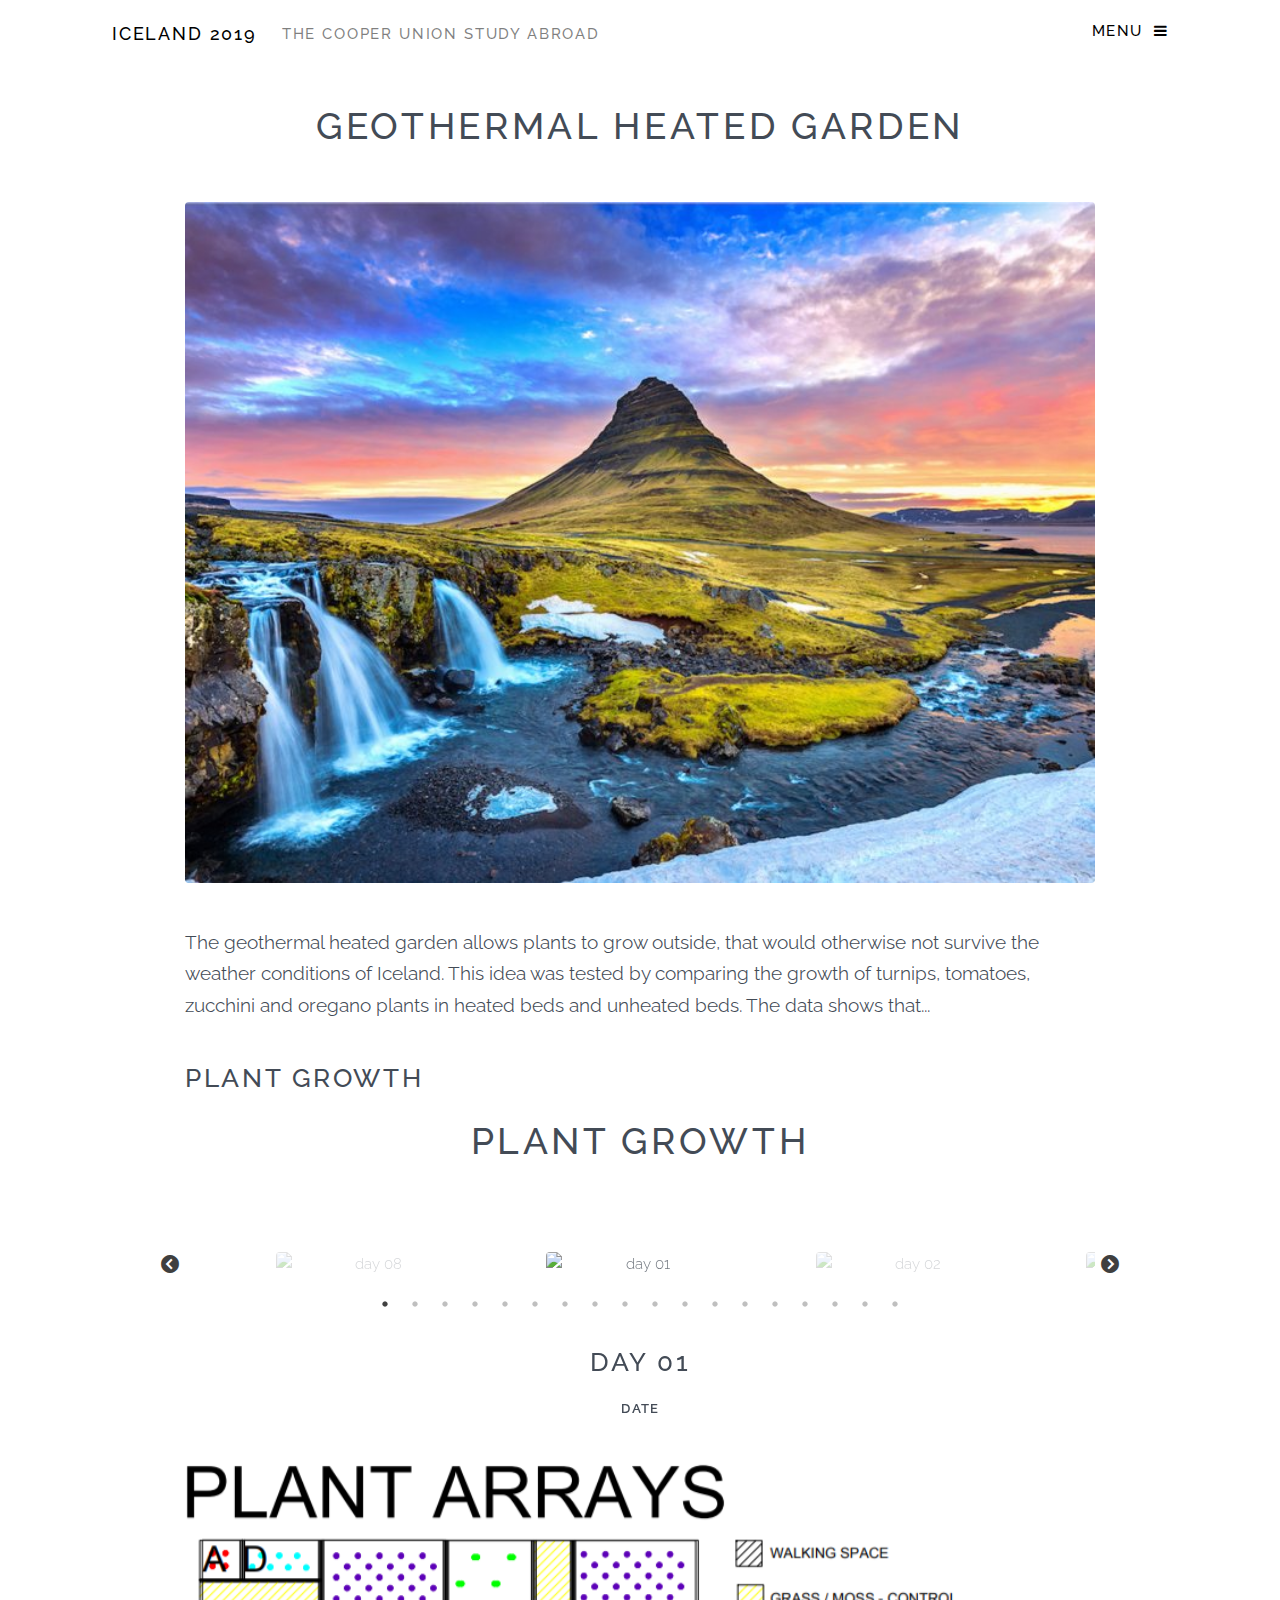
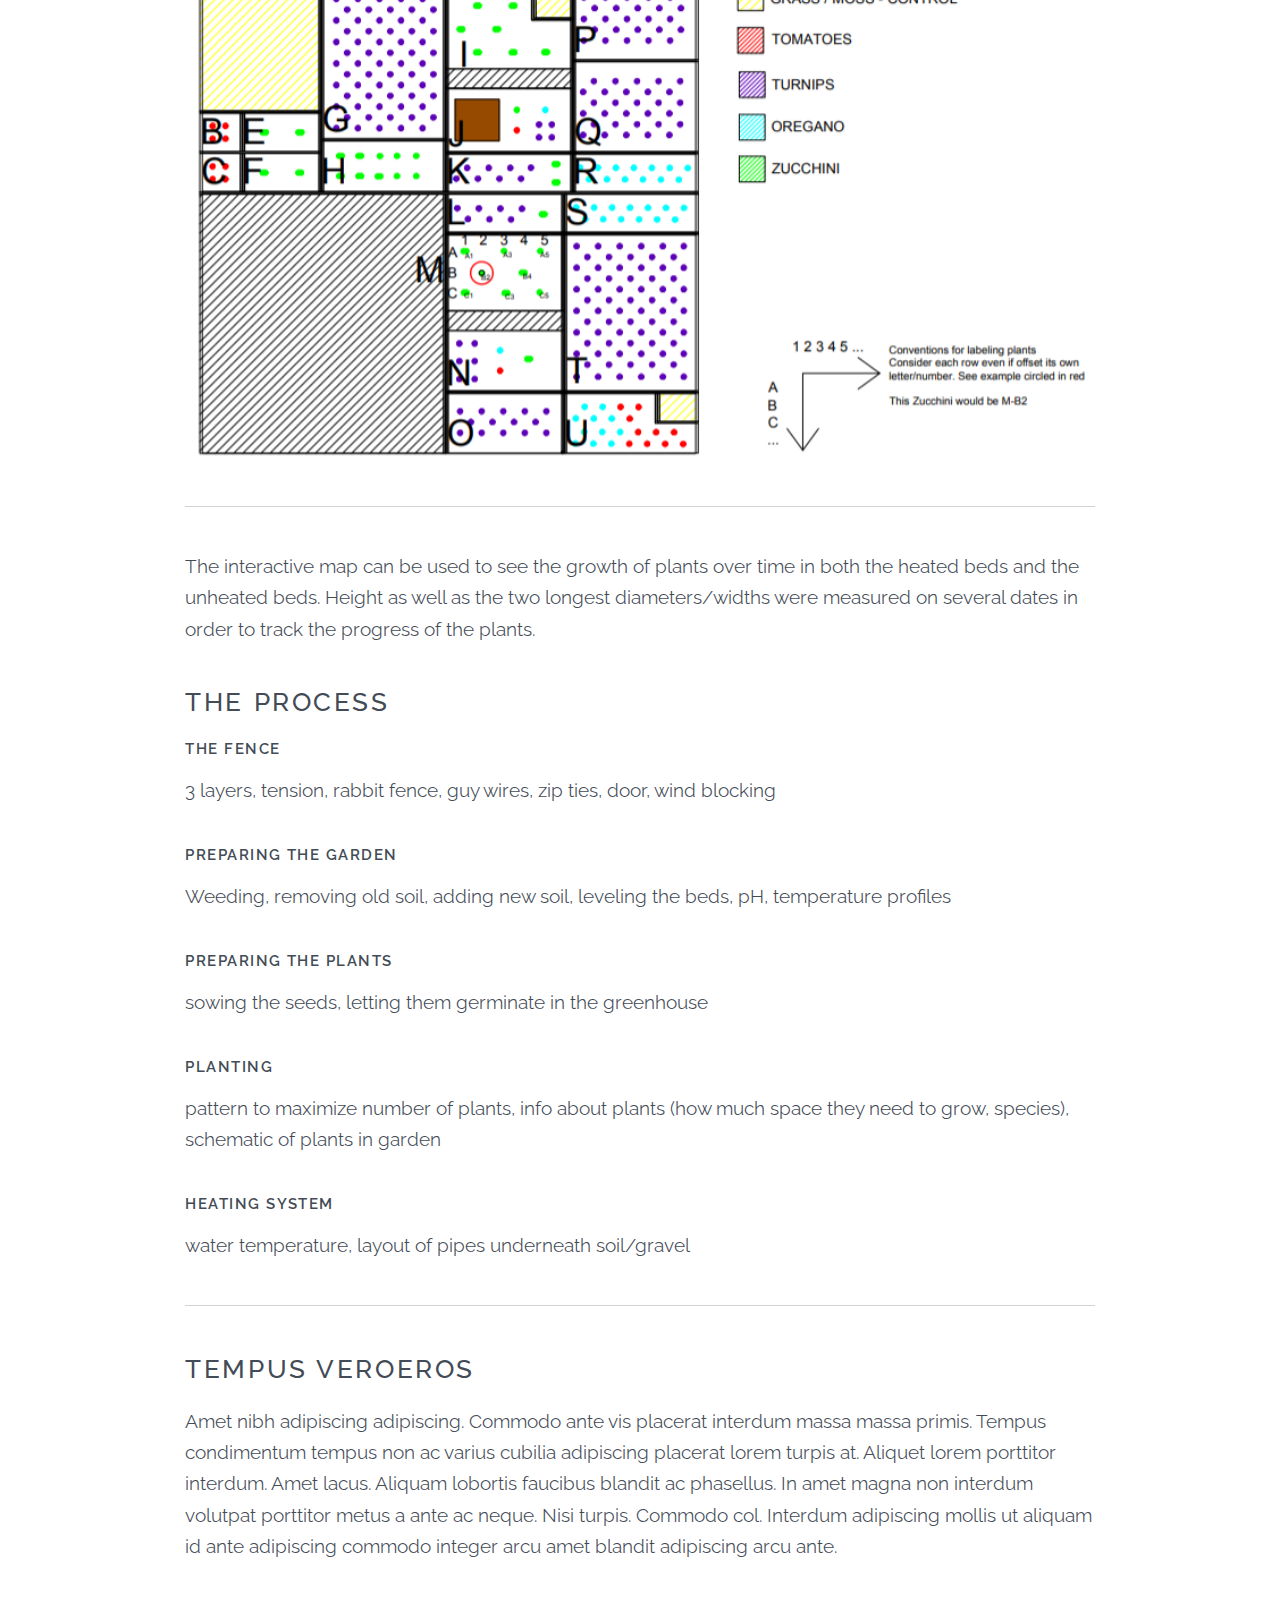
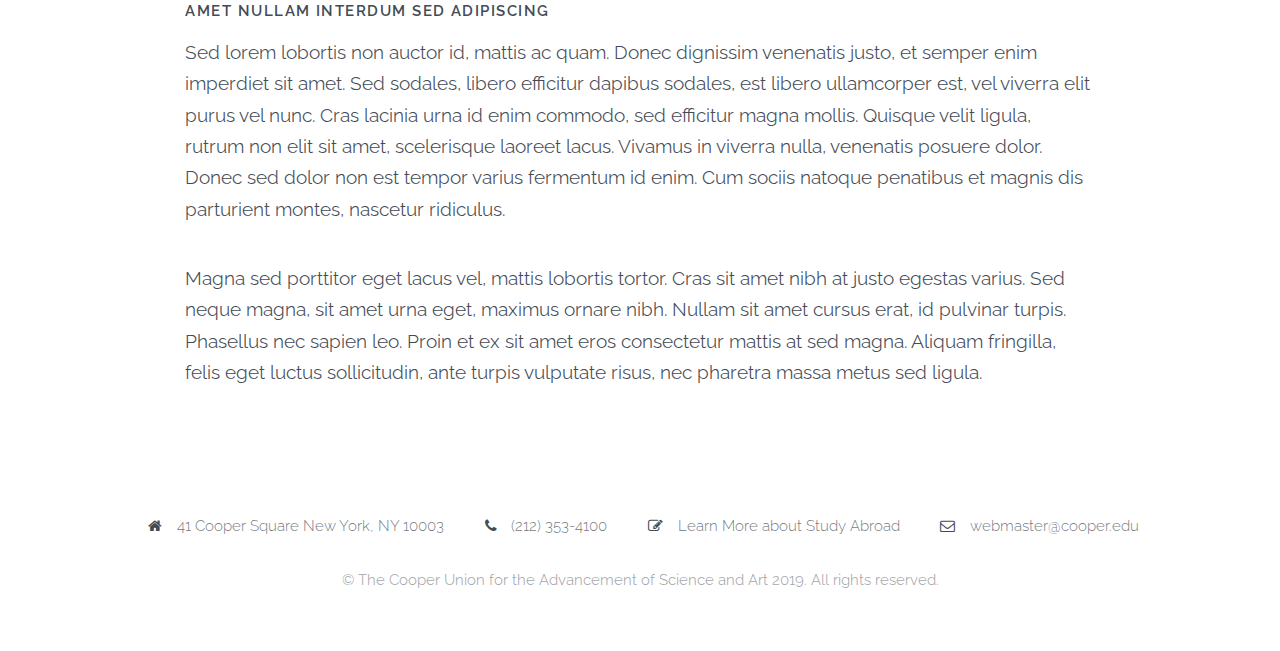
==== commit 8773a2fb: "set up structure for cycling dates for garden map" ====
--- a/garden.html
+++ b/garden.html
@@ -66,6 +66,165 @@
 
 									<h2>Plant Growth</h2>
 
+									<!-- Section -->
+									<!-- Dates and dummy data based on Rose technical report -->
+
+
+									<section class="main" id="gardenMap">
+										<h1><center>Plant Growth</center></h1>
+										<br>
+										<br>
+										<div class="slider-nav">
+											<div><center><span class="image fit"><img class="resize"src="" alt="day 01" /></span></center></div>
+											<div><center><span class="image fit"><img class="resize"src="" alt="day 02" /></span></center></div>
+											<div><center><span class="image fit"><img class="resize"src="" alt="day 03" /></span></center></div>
+											<div><center><span class="image fit"><img class="resize"src="" alt="day 04" /></span></center></div>
+											<div><center><span class="image fit"><img class="resize"src="" alt="day 05" /></span></center></div>
+											<div><center><span class="image fit"><img class="resize"src="" alt="day 06" /></span></center></div>
+											<div><center><span class="image fit"><img class="resize"src="" alt="day 07" /></span></center></div>
+											<div><center><span class="image fit"><img class="resize"src="" alt="day 08" /></span></center></div>
+											<div><center><span class="image fit"><img class="resize"src="" alt="day 08" /></span></center></div>
+											<div><center><span class="image fit"><img class="resize"src="" alt="day 08" /></span></center></div>
+											<div><center><span class="image fit"><img class="resize"src="" alt="day 08" /></span></center></div>
+											<div><center><span class="image fit"><img class="resize"src="" alt="day 08" /></span></center></div>
+											<div><center><span class="image fit"><img class="resize"src="" alt="day 08" /></span></center></div>
+											<div><center><span class="image fit"><img class="resize"src="" alt="day 08" /></span></center></div>
+											<div><center><span class="image fit"><img class="resize"src="" alt="day 08" /></span></center></div>
+											<div><center><span class="image fit"><img class="resize"src="" alt="day 08" /></span></center></div>
+											<div><center><span class="image fit"><img class="resize"src="" alt="day 08" /></span></center></div>
+											<div><center><span class="image fit"><img class="resize"src="" alt="day 08" /></span></center></div>
+										</div>
+										<div class="slider-for">
+											<div>
+												<center>
+													<br />
+													<h2>Day 01</h2>
+													<h4>Date</h4>
+												</center>
+											</div>
+											<div>
+												<center>
+													<br />
+													<h2>Day 02</h2>
+													<h4>Date</h4>
+												</center>
+											</div>
+											<div>
+												<center>
+													<br />
+													<h2>Day 03</h2>
+													<h4>Date</h4>
+												</center>
+											</div>
+											<div>
+												<center>
+													<br />
+													<h2>Day 04</h2>
+													<h4>Date</h4>
+												</center>
+											</div>
+											<div>
+												<center>
+													<br />
+													<h2>Day 05</h2>
+													<h4>Date</h4>
+												</center>
+											</div>
+											<div>
+												<center>
+													<br />
+													<h2>Day 06</h2>
+													<h4>Date</h4>
+												</center>
+											</div>
+											<div>
+												<center>
+													<br />
+													<h2>Day 07</h2>
+													<h4>Date</h4>
+												</center>
+											</div>
+											<div>
+												<center>
+													<br />
+													<h2>Day 08</h2>
+													<h4>Date</h4>
+												</center>
+											</div>
+											<div>
+												<center>
+													<br />
+													<h2>Day 08</h2>
+													<h4>Date</h4>
+												</center>
+											</div>
+											<div>
+												<center>
+													<br />
+													<h2>Day 08</h2>
+													<h4>Date</h4>
+												</center>
+											</div>
+											<div>
+												<center>
+													<br />
+													<h2>Day 08</h2>
+													<h4>Date</h4>
+												</center>
+											</div>
+											<div>
+												<center>
+													<br />
+													<h2>Day 08</h2>
+													<h4>Date</h4>
+												</center>
+											</div>
+											<div>
+												<center>
+													<br />
+													<h2>Day 08</h2>
+													<h4>Date</h4>
+												</center>
+											</div>
+											<div>
+												<center>
+													<br />
+													<h2>Day 08</h2>
+													<h4>Date</h4>
+												</center>
+											</div>
+											<div>
+												<center>
+													<br />
+													<h2>Day 08</h2>
+													<h4>Date</h4>
+												</center>
+											</div>
+											<div>
+												<center>
+													<br />
+													<h2>Day 08</h2>
+													<h4>Date</h4>
+												</center>
+											</div>
+											<div>
+												<center>
+													<br />
+													<h2>Day 08</h2>
+													<h4>Date</h4>
+												</center>
+											</div>
+											<div>
+												<center>
+													<br />
+													<h2>Day 08</h2>
+													<h4>Date</h4>
+												</center>
+											</div>
+
+										</div>
+									</section>
+
 									<a href="#" class="image main"><img src="images/plant_map.PNG" alt="" /></a>
 
 									<hr />
@@ -117,11 +276,37 @@
 		</div>
 
 		<!-- Scripts -->
+			<script src="./d3-src/d3.min.js" charset="utf-8"></script>
+			<script src="./d3-src/d3.js" charset="utf-8"></script>
 			<script src="assets/js/jquery.min.js"></script>
 			<script src="assets/js/browser.min.js"></script>
 			<script src="assets/js/breakpoints.min.js"></script>
 			<script src="assets/js/util.js"></script>
 			<script src="assets/js/main.js"></script>
+			<script type="text/javascript" src="assets/slick/slick.min.js"></script>
+			<script src="assets/js/garden.js"></script>
+			<script type="text/javascript">
+    		$(document).ready(function(){
+					$('.slider-for').slick({
+  					slidesToShow: 1,
+					  slidesToScroll: 1,
+  					arrows: false,
+  					fade: true,
+  					asNavFor: '.slider-nav'
+					});
+					$('.slider-nav').slick({
+  					slidesToShow: 3,
+  					slidesToScroll: 1,
+  					asNavFor: '.slider-for',
+  					dots: true,
+  					centerMode: true,
+  					focusOnSelect: true
+					});
+    		});
+  		</script>
+
+			<!-- Javascript should select slider element with class "slick-current"
+					 pull possibly id which is date and select data based on pulled date -->
 
 	</body>
 </html>
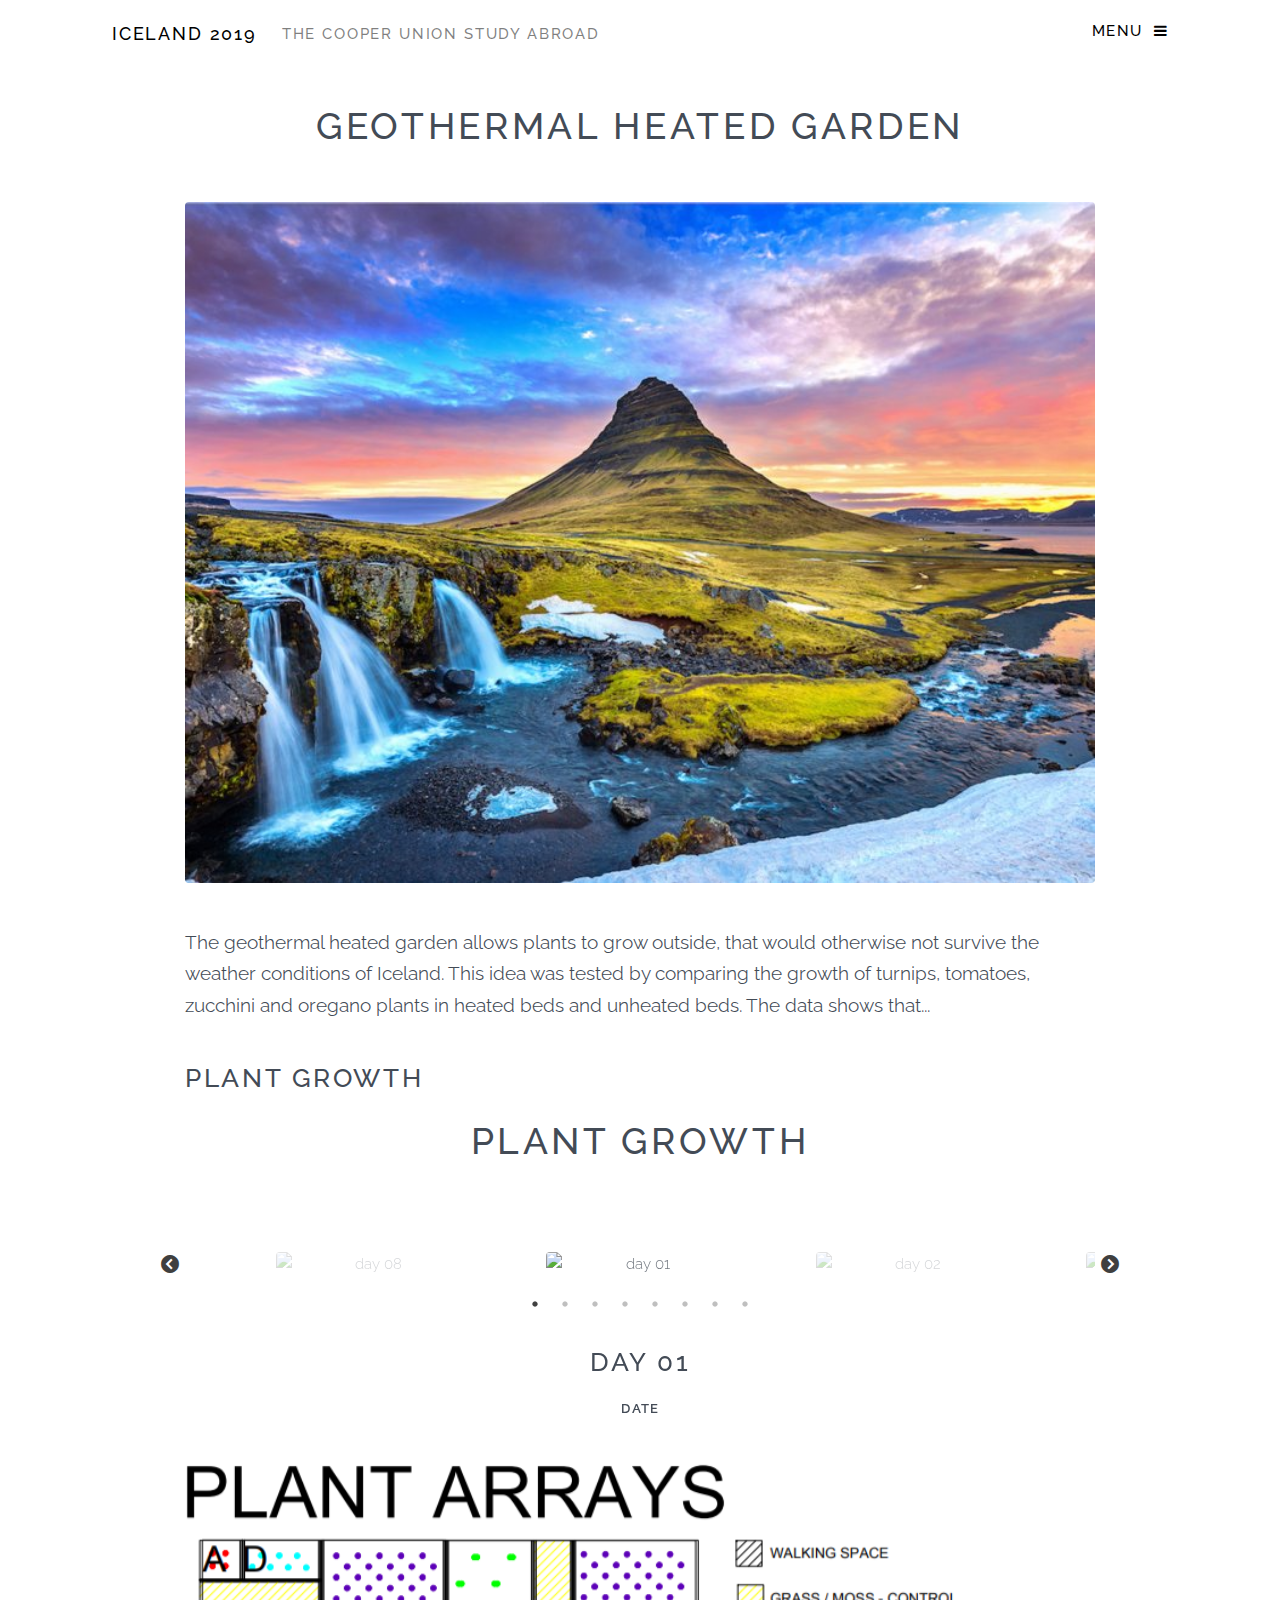
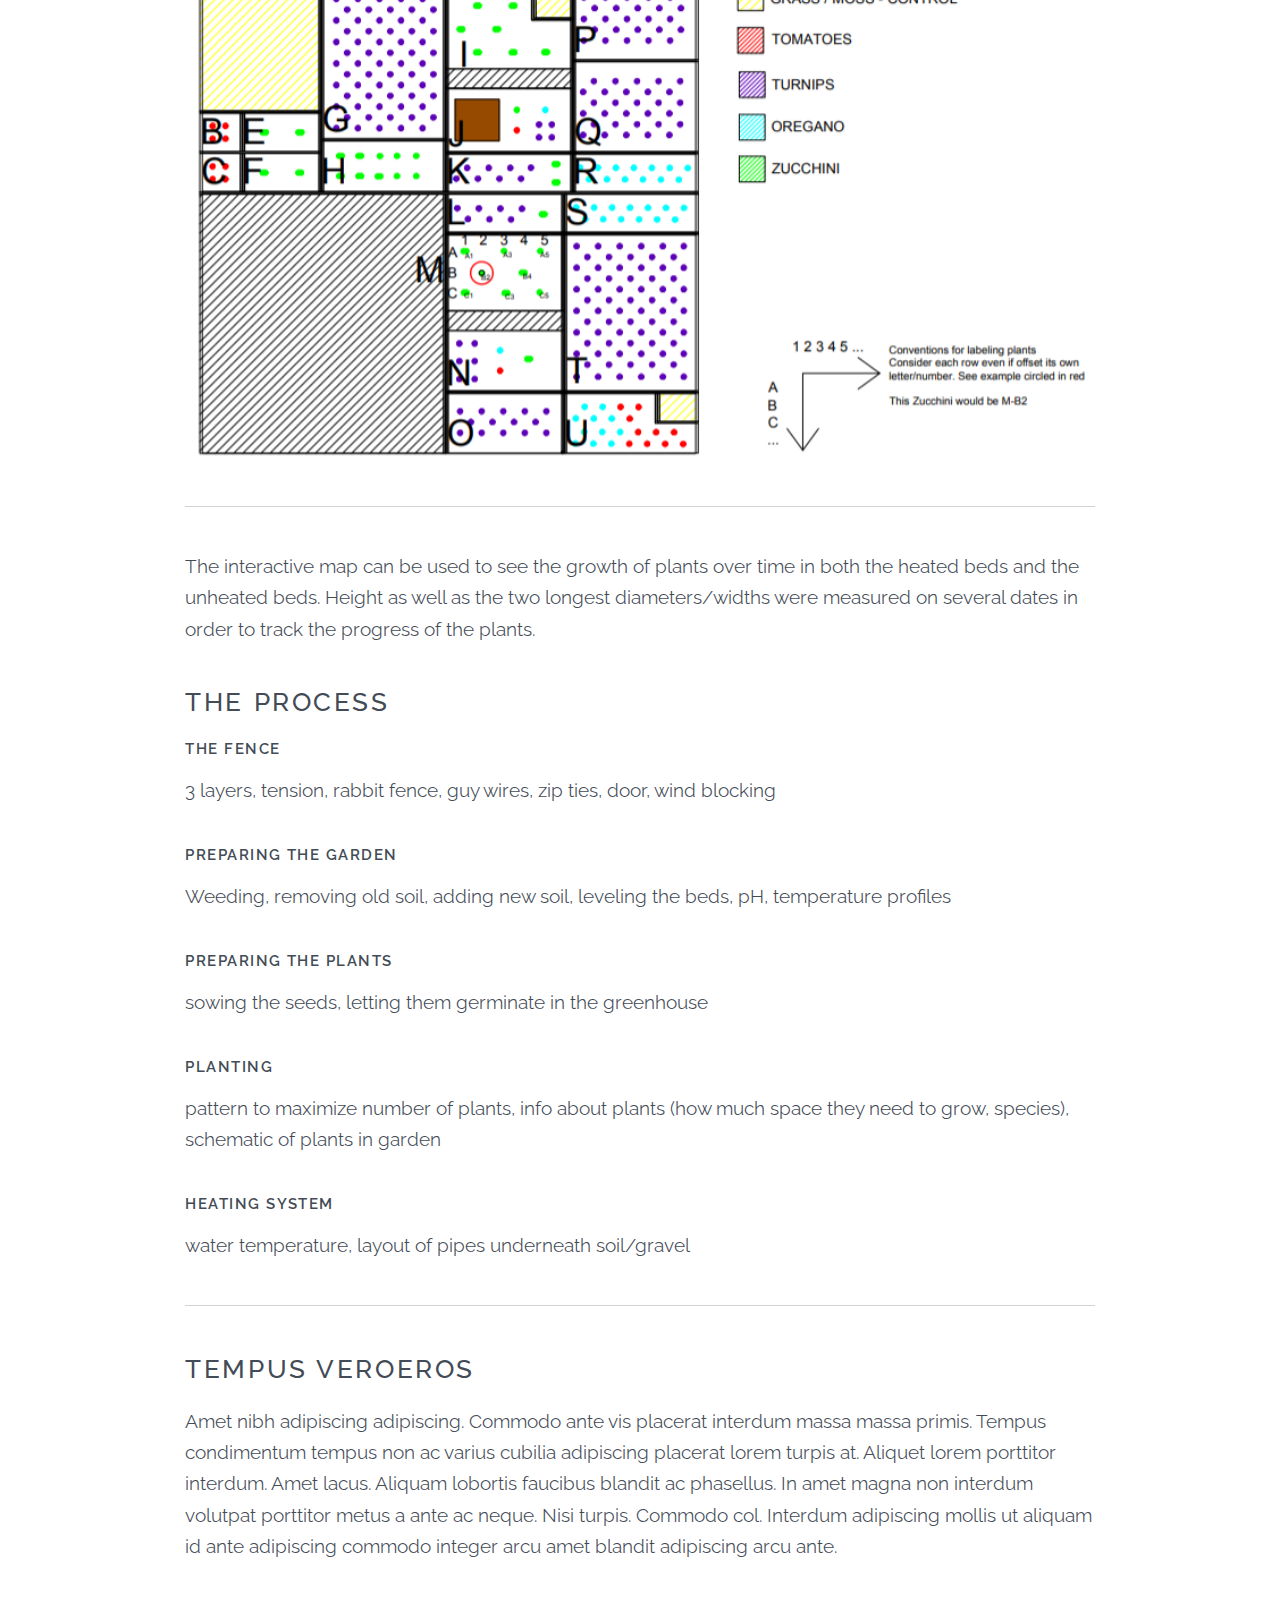
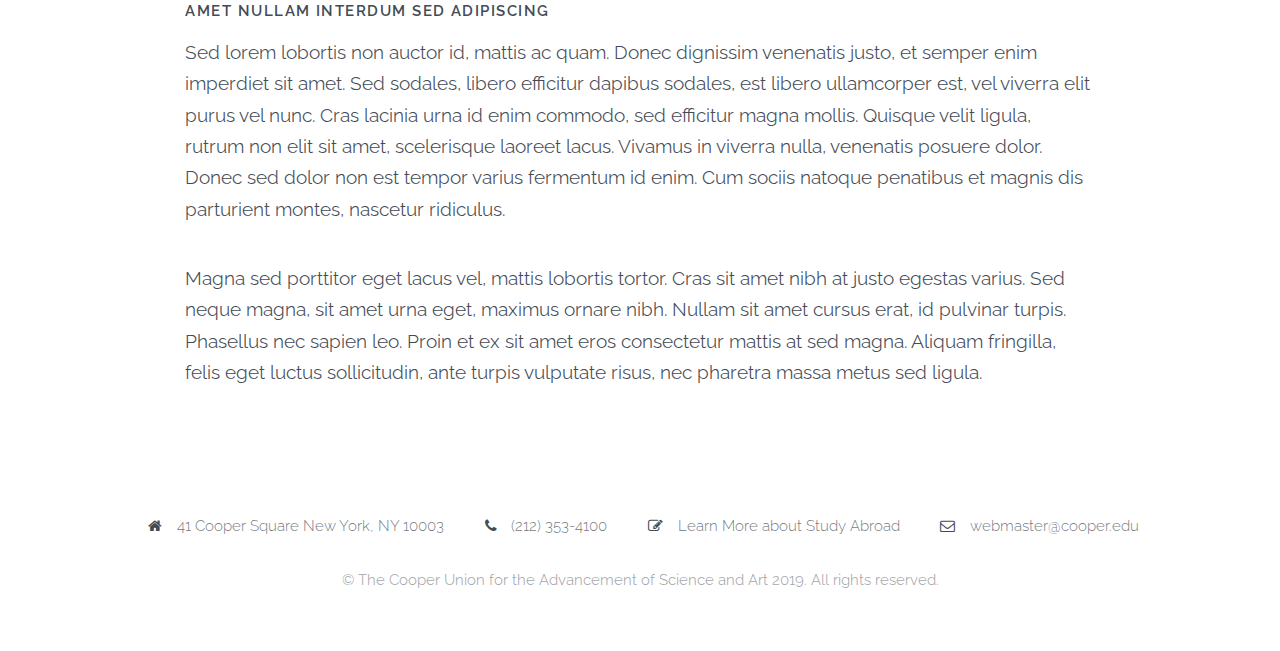
==== commit 40421da8: "minor set up in garden.js" ====
--- a/garden.html
+++ b/garden.html
@@ -67,7 +67,7 @@
 									<h2>Plant Growth</h2>
 
 									<!-- Section -->
-									<!-- Dates and dummy data based on Rose technical report -->
+									<!-- Dates and dummy data based on Rose technical report / made up -->
 
 
 									<section class="main" id="gardenMap">
@@ -75,24 +75,14 @@
 										<br>
 										<br>
 										<div class="slider-nav">
-											<div><center><span class="image fit"><img class="resize"src="" alt="day 01" /></span></center></div>
-											<div><center><span class="image fit"><img class="resize"src="" alt="day 02" /></span></center></div>
-											<div><center><span class="image fit"><img class="resize"src="" alt="day 03" /></span></center></div>
-											<div><center><span class="image fit"><img class="resize"src="" alt="day 04" /></span></center></div>
-											<div><center><span class="image fit"><img class="resize"src="" alt="day 05" /></span></center></div>
-											<div><center><span class="image fit"><img class="resize"src="" alt="day 06" /></span></center></div>
-											<div><center><span class="image fit"><img class="resize"src="" alt="day 07" /></span></center></div>
-											<div><center><span class="image fit"><img class="resize"src="" alt="day 08" /></span></center></div>
-											<div><center><span class="image fit"><img class="resize"src="" alt="day 08" /></span></center></div>
-											<div><center><span class="image fit"><img class="resize"src="" alt="day 08" /></span></center></div>
-											<div><center><span class="image fit"><img class="resize"src="" alt="day 08" /></span></center></div>
-											<div><center><span class="image fit"><img class="resize"src="" alt="day 08" /></span></center></div>
-											<div><center><span class="image fit"><img class="resize"src="" alt="day 08" /></span></center></div>
-											<div><center><span class="image fit"><img class="resize"src="" alt="day 08" /></span></center></div>
-											<div><center><span class="image fit"><img class="resize"src="" alt="day 08" /></span></center></div>
-											<div><center><span class="image fit"><img class="resize"src="" alt="day 08" /></span></center></div>
-											<div><center><span class="image fit"><img class="resize"src="" alt="day 08" /></span></center></div>
-											<div><center><span class="image fit"><img class="resize"src="" alt="day 08" /></span></center></div>
+											<div id="0"><center><span class="image fit"><img class="resize"src="" alt="day 01" /></span></center></div>
+											<div id="1"><center><span class="image fit"><img class="resize"src="" alt="day 02" /></span></center></div>
+											<div id="2"><center><span class="image fit"><img class="resize"src="" alt="day 03" /></span></center></div>
+											<div id="3"><center><span class="image fit"><img class="resize"src="" alt="day 04" /></span></center></div>
+											<div id="4"><center><span class="image fit"><img class="resize"src="" alt="day 05" /></span></center></div>
+											<div id="5"><center><span class="image fit"><img class="resize"src="" alt="day 06" /></span></center></div>
+											<div id="6"><center><span class="image fit"><img class="resize"src="" alt="day 07" /></span></center></div>
+											<div id="7"><center><span class="image fit"><img class="resize"src="" alt="day 08" /></span></center></div>
 										</div>
 										<div class="slider-for">
 											<div>
@@ -151,77 +141,6 @@
 													<h4>Date</h4>
 												</center>
 											</div>
-											<div>
-												<center>
-													<br />
-													<h2>Day 08</h2>
-													<h4>Date</h4>
-												</center>
-											</div>
-											<div>
-												<center>
-													<br />
-													<h2>Day 08</h2>
-													<h4>Date</h4>
-												</center>
-											</div>
-											<div>
-												<center>
-													<br />
-													<h2>Day 08</h2>
-													<h4>Date</h4>
-												</center>
-											</div>
-											<div>
-												<center>
-													<br />
-													<h2>Day 08</h2>
-													<h4>Date</h4>
-												</center>
-											</div>
-											<div>
-												<center>
-													<br />
-													<h2>Day 08</h2>
-													<h4>Date</h4>
-												</center>
-											</div>
-											<div>
-												<center>
-													<br />
-													<h2>Day 08</h2>
-													<h4>Date</h4>
-												</center>
-											</div>
-											<div>
-												<center>
-													<br />
-													<h2>Day 08</h2>
-													<h4>Date</h4>
-												</center>
-											</div>
-											<div>
-												<center>
-													<br />
-													<h2>Day 08</h2>
-													<h4>Date</h4>
-												</center>
-											</div>
-											<div>
-												<center>
-													<br />
-													<h2>Day 08</h2>
-													<h4>Date</h4>
-												</center>
-											</div>
-											<div>
-												<center>
-													<br />
-													<h2>Day 08</h2>
-													<h4>Date</h4>
-												</center>
-											</div>
-
 										</div>
 									</section>
 
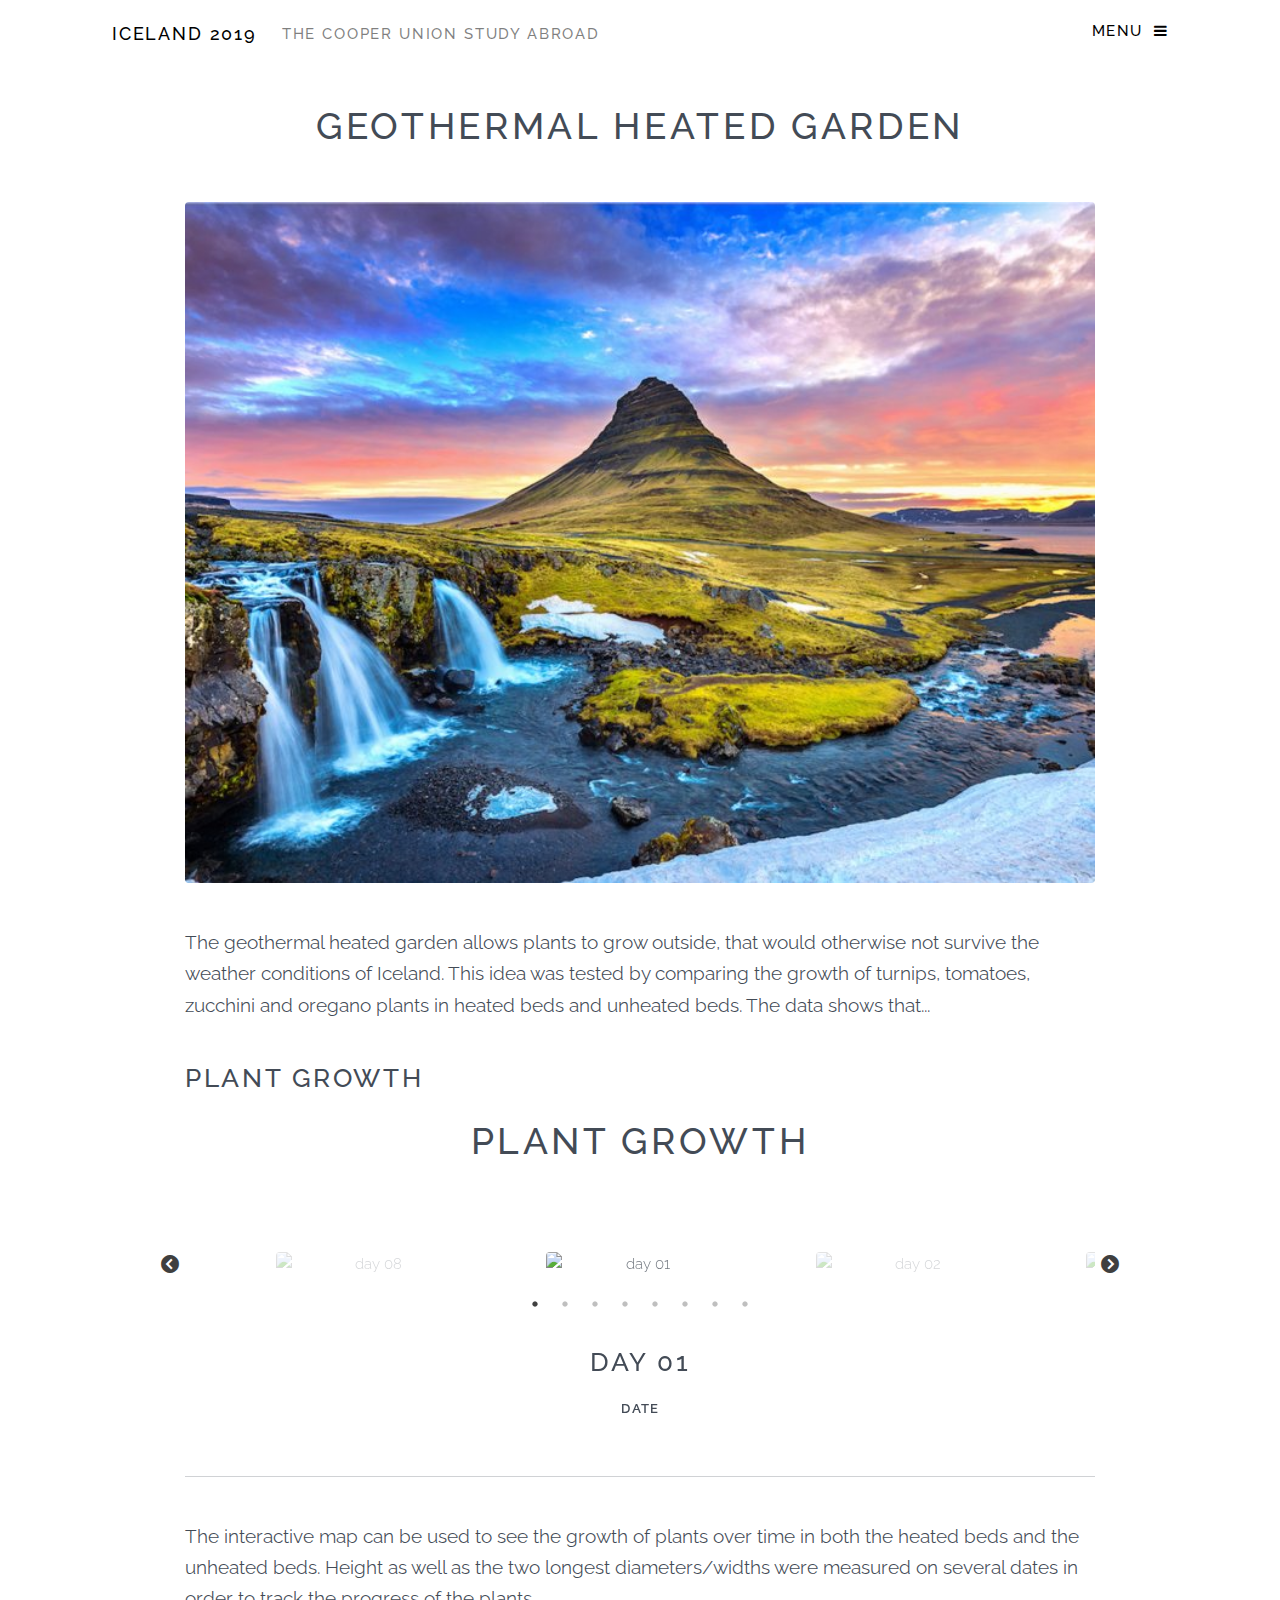
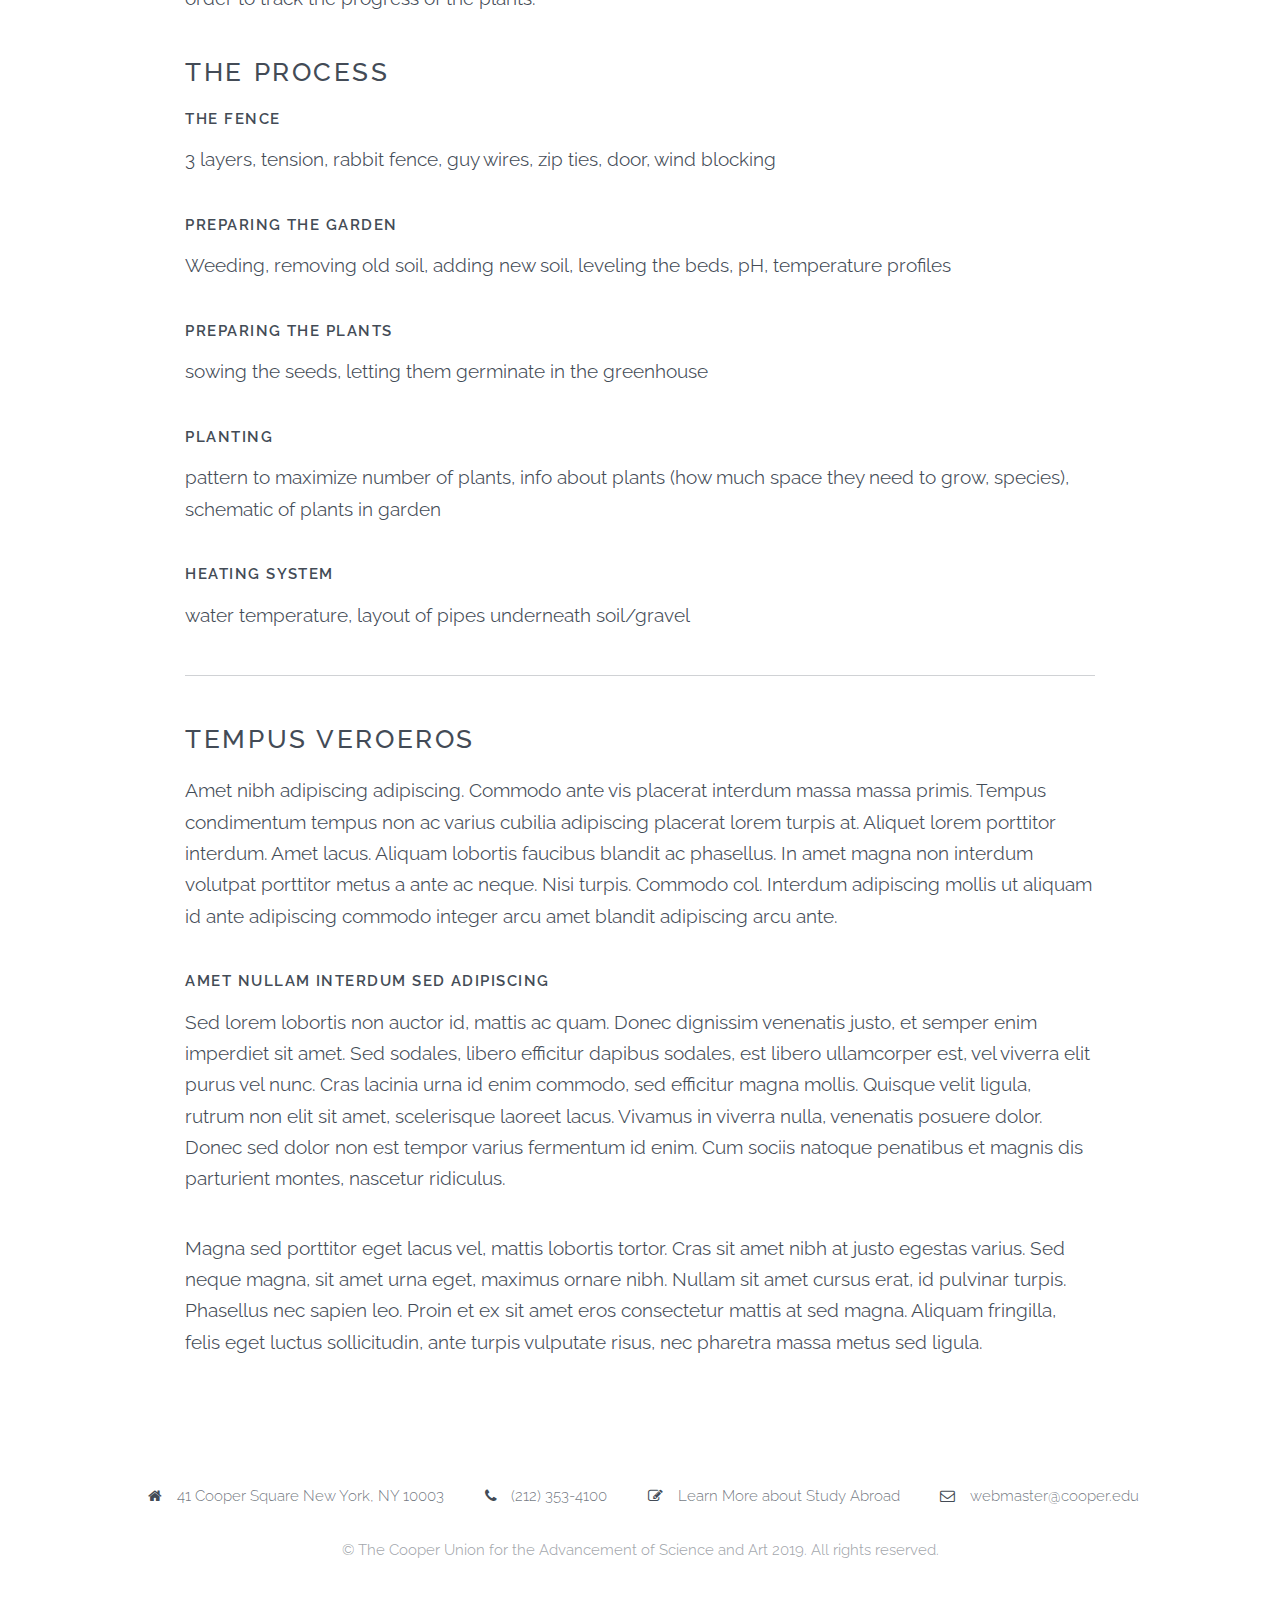
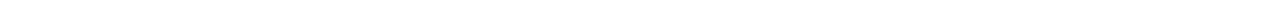
==== commit 8ce1d863: "js" ====
--- a/garden.html
+++ b/garden.html
@@ -144,9 +144,28 @@
 										</div>
 									</section>
 
+									<!--<img onmouseover="bigImg(this)" onmouseout="normalImg(this)" border="0" src="images/plant_map.PNG" alt="" width="128" height="128">
+
+									<script src="test.js"></script>
+
+									<div id="pixels"></div>-->
+
+								<!--	<script src="https://ajax.googleapis.com/ajax/libs/jquery/3.4.1/jquery.min.js"></script>
+									<script>
+									$(document).ready(function(){
+  								  $(document).mousemove(function(event){
+    							    $("span").text(event.pageX + ", " + event.pageY);
+  									});
+									});
+								</script>
+
+
 									<a href="#" class="image main"><img src="images/plant_map.PNG" alt="" /></a>
 
+									<p>Mouse is at coordinates: <span></span></p>-->
 									<hr />
+
+
 
 
 									<p>The interactive map can be used to see the growth of plants over time in both the heated beds and the unheated beds. Height as well as the two longest diameters/widths were measured on several dates in order to track the progress of the plants.</p>
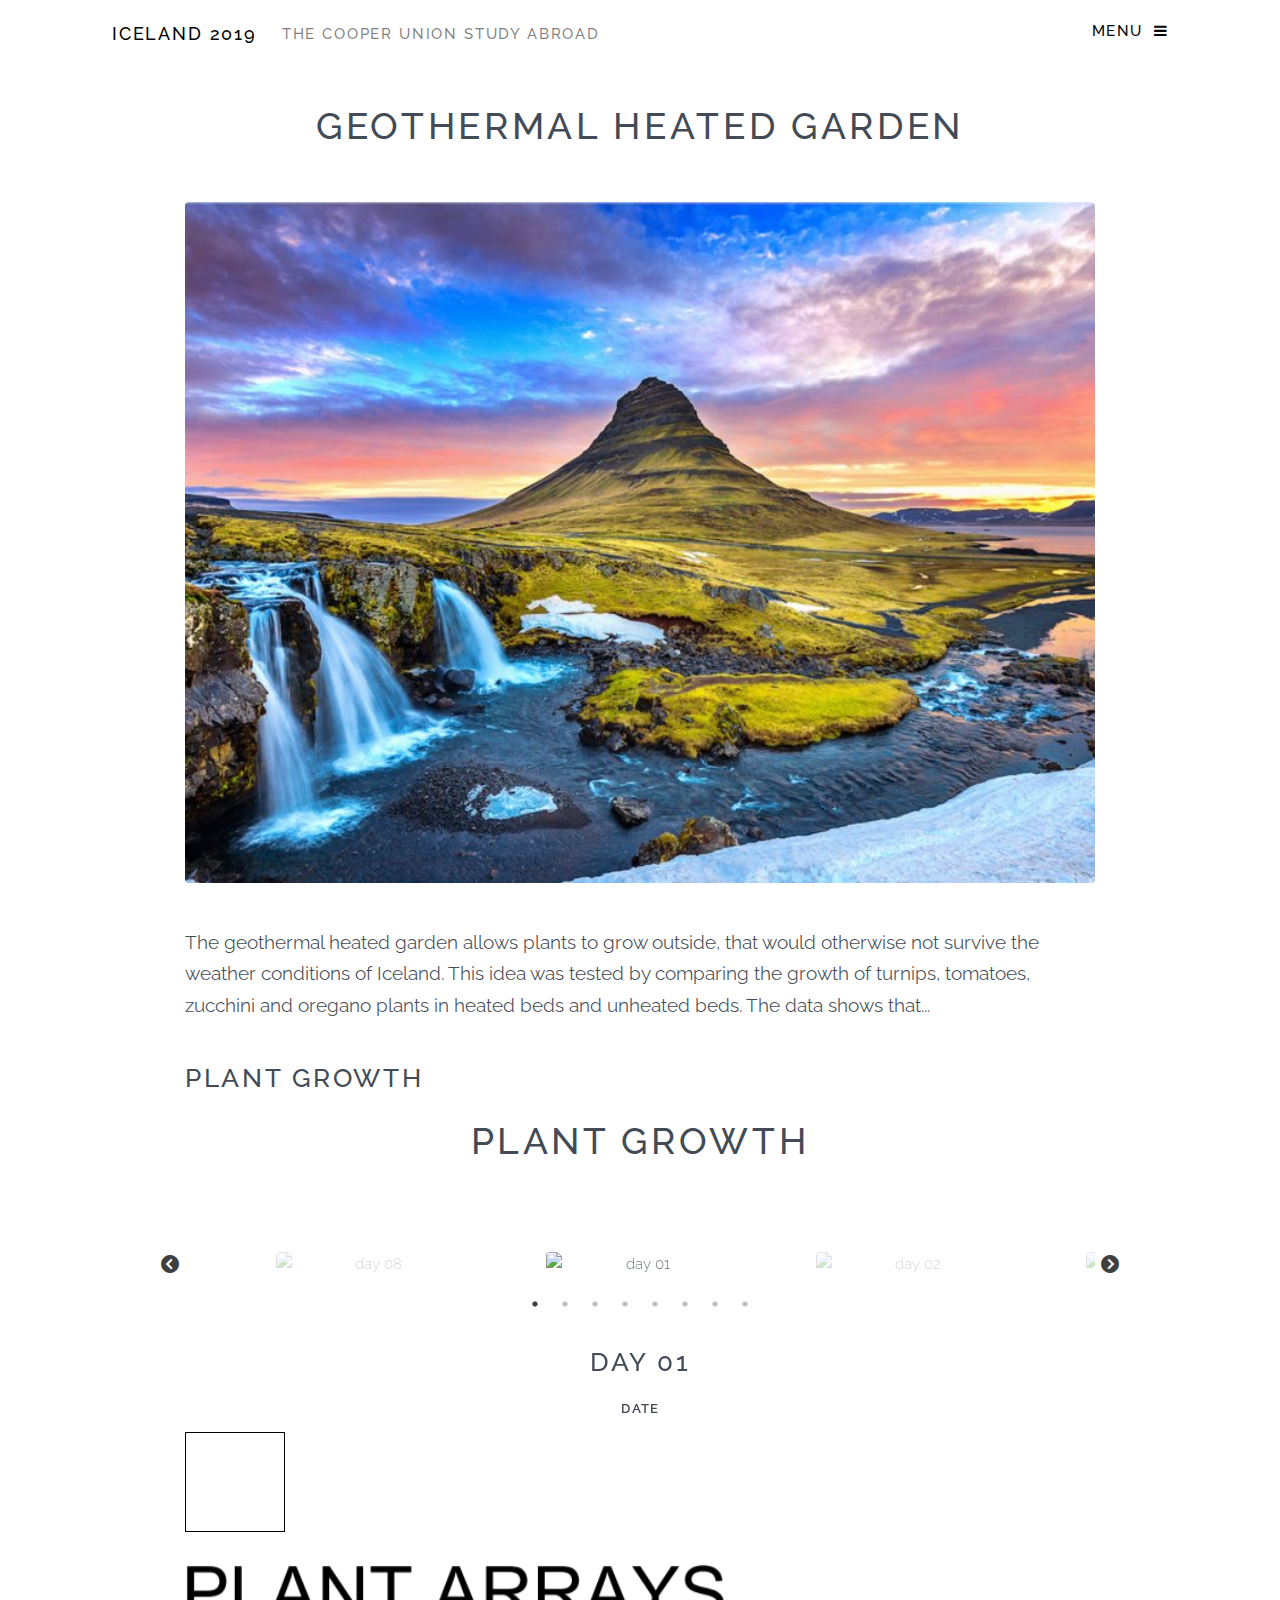
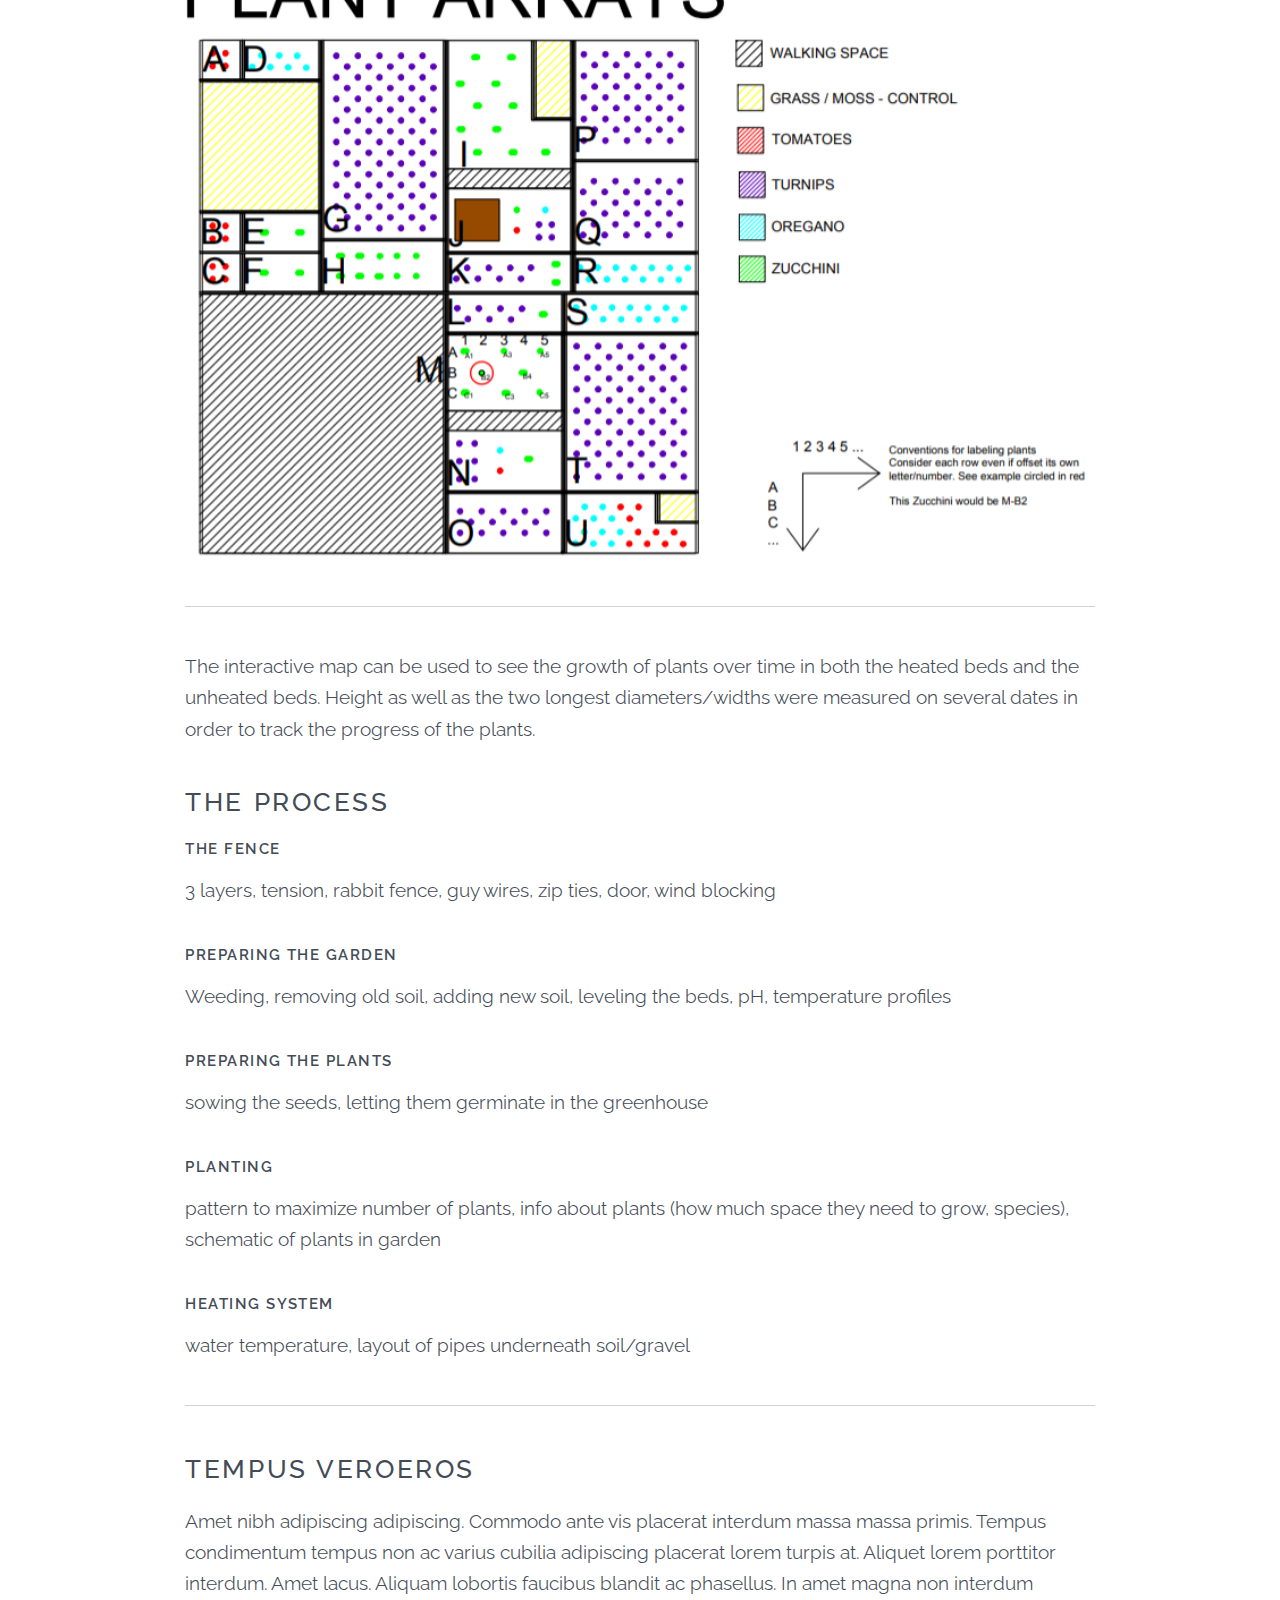
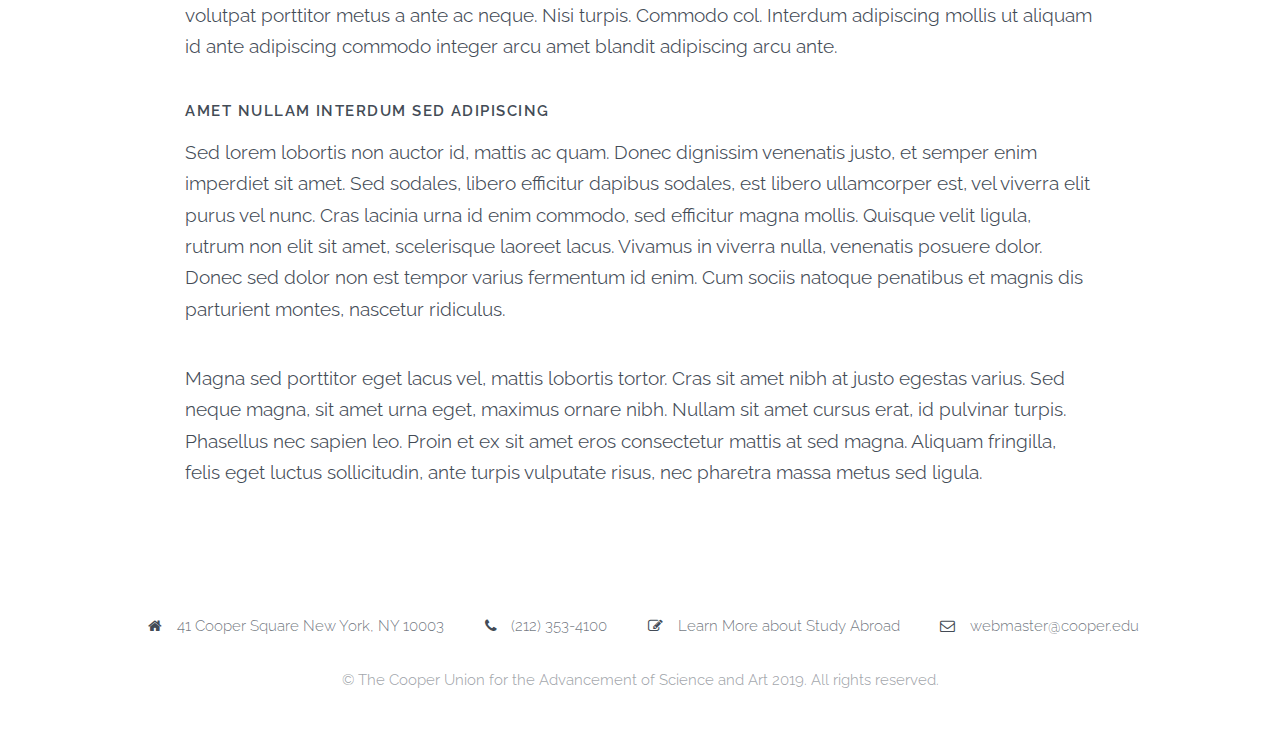
==== commit adfc4290: "svg" ====
--- a/garden.html
+++ b/garden.html
@@ -70,7 +70,7 @@
 									<!-- Dates and dummy data based on Rose technical report / made up -->
 
 
-									<section class="main" id="gardenMap">
+									<section class="main" id="measCal">
 										<h1><center>Plant Growth</center></h1>
 										<br>
 										<br>
@@ -144,28 +144,11 @@
 										</div>
 									</section>
 
-									<!--<img onmouseover="bigImg(this)" onmouseout="normalImg(this)" border="0" src="images/plant_map.PNG" alt="" width="128" height="128">
-
-									<script src="test.js"></script>
-
-									<div id="pixels"></div>-->
-
-								<!--	<script src="https://ajax.googleapis.com/ajax/libs/jquery/3.4.1/jquery.min.js"></script>
-									<script>
-									$(document).ready(function(){
-  								  $(document).mousemove(function(event){
-    							    $("span").text(event.pageX + ", " + event.pageY);
-  									});
-									});
-								</script>
-
-
+									<svg id="gardenMap" style="border:1px solid #000000;">
+									</svg>
 									<a href="#" class="image main"><img src="images/plant_map.PNG" alt="" /></a>
 
-									<p>Mouse is at coordinates: <span></span></p>-->
 									<hr />
-
-
 
 
 									<p>The interactive map can be used to see the growth of plants over time in both the heated beds and the unheated beds. Height as well as the two longest diameters/widths were measured on several dates in order to track the progress of the plants.</p>
--- a/assets/css/main.css
+++ b/assets/css/main.css
@@ -7,9 +7,22 @@
 	License: pixelarity.com/license
 */
 
-/* CAROUSAL IMAGE RESIZE CLASS */
+/* CAROUSEL IMAGE RESIZE CLASS */
 img.resize {
   max-width:70%;
+}
+
+/* Working on svg drawing space for garden map */
+
+svg {
+  max-width: 100px;
+  max-height: 100px;
+  width: 100%;
+  : 100%;
+  display: flex;
+  flex-wrap: wrap;
+  box-sizing: border-box;
+  align-items: stretch;
 }
 
 #navButton{
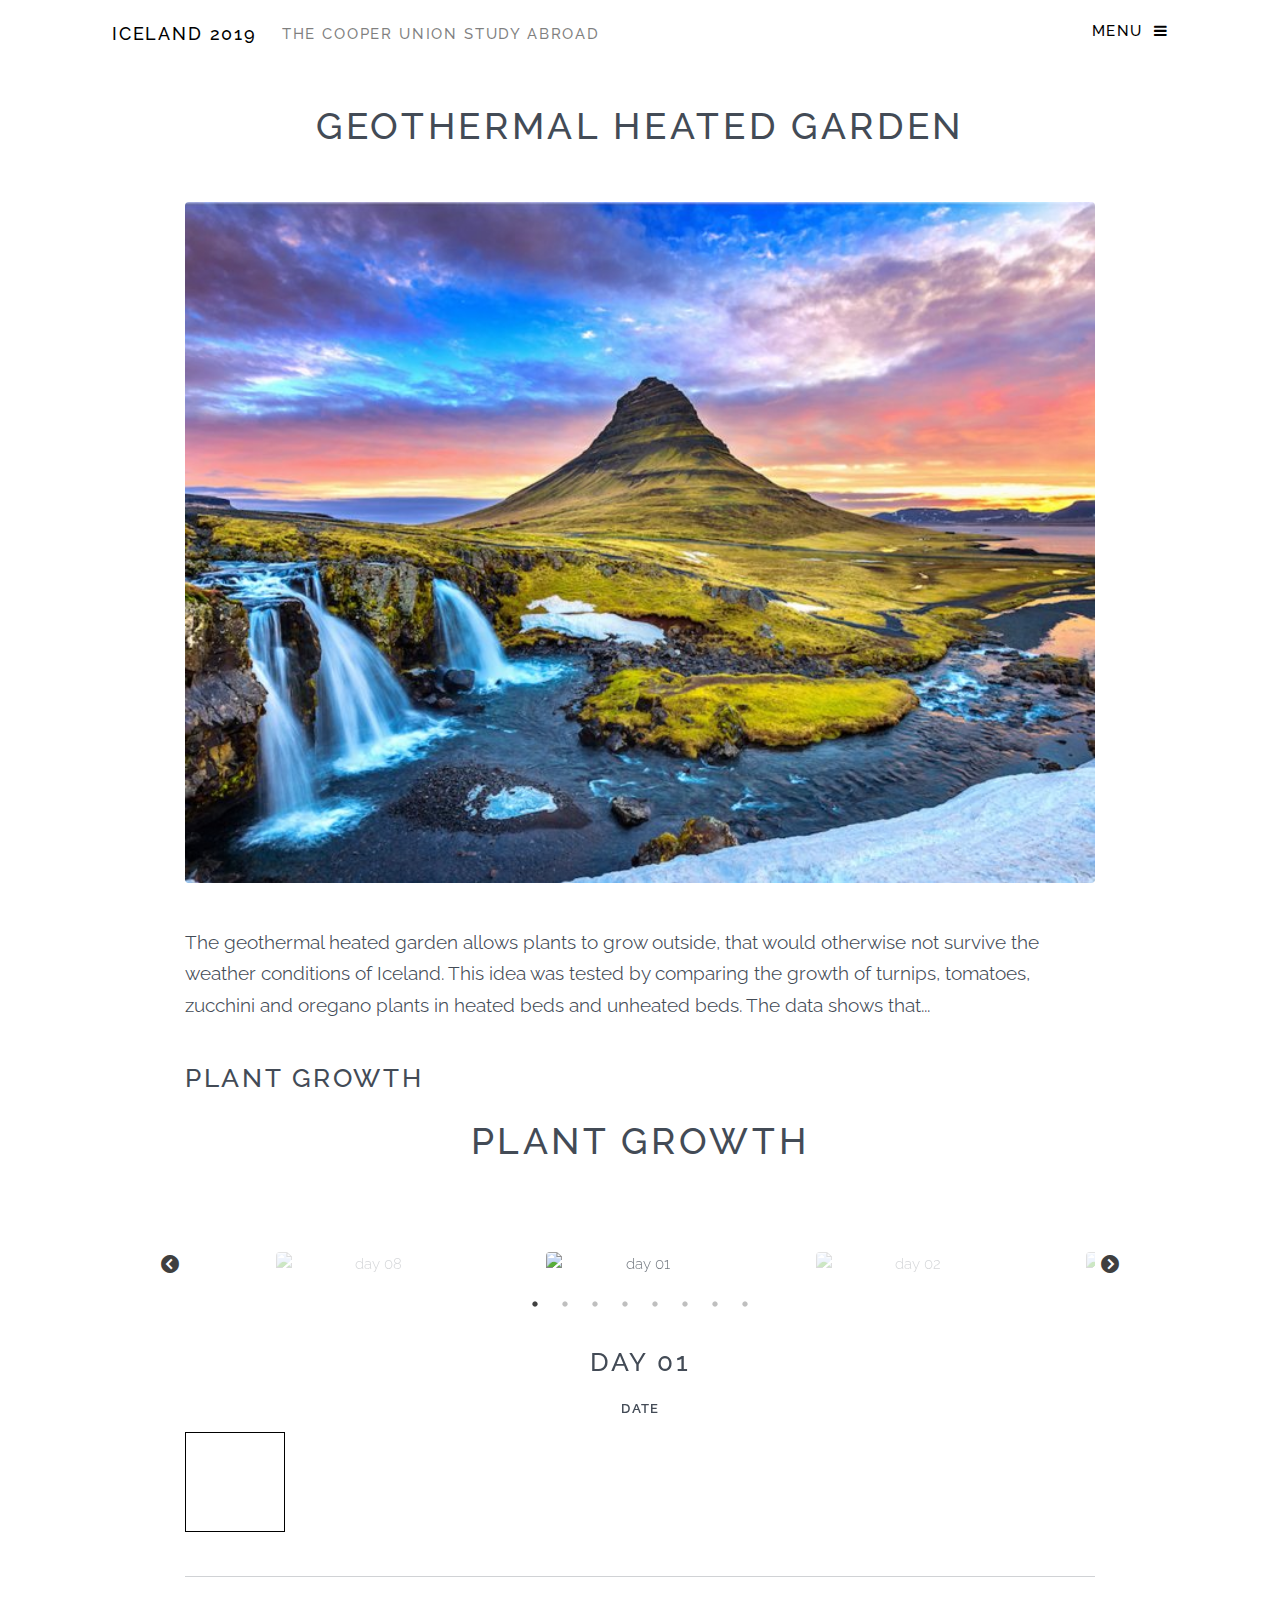
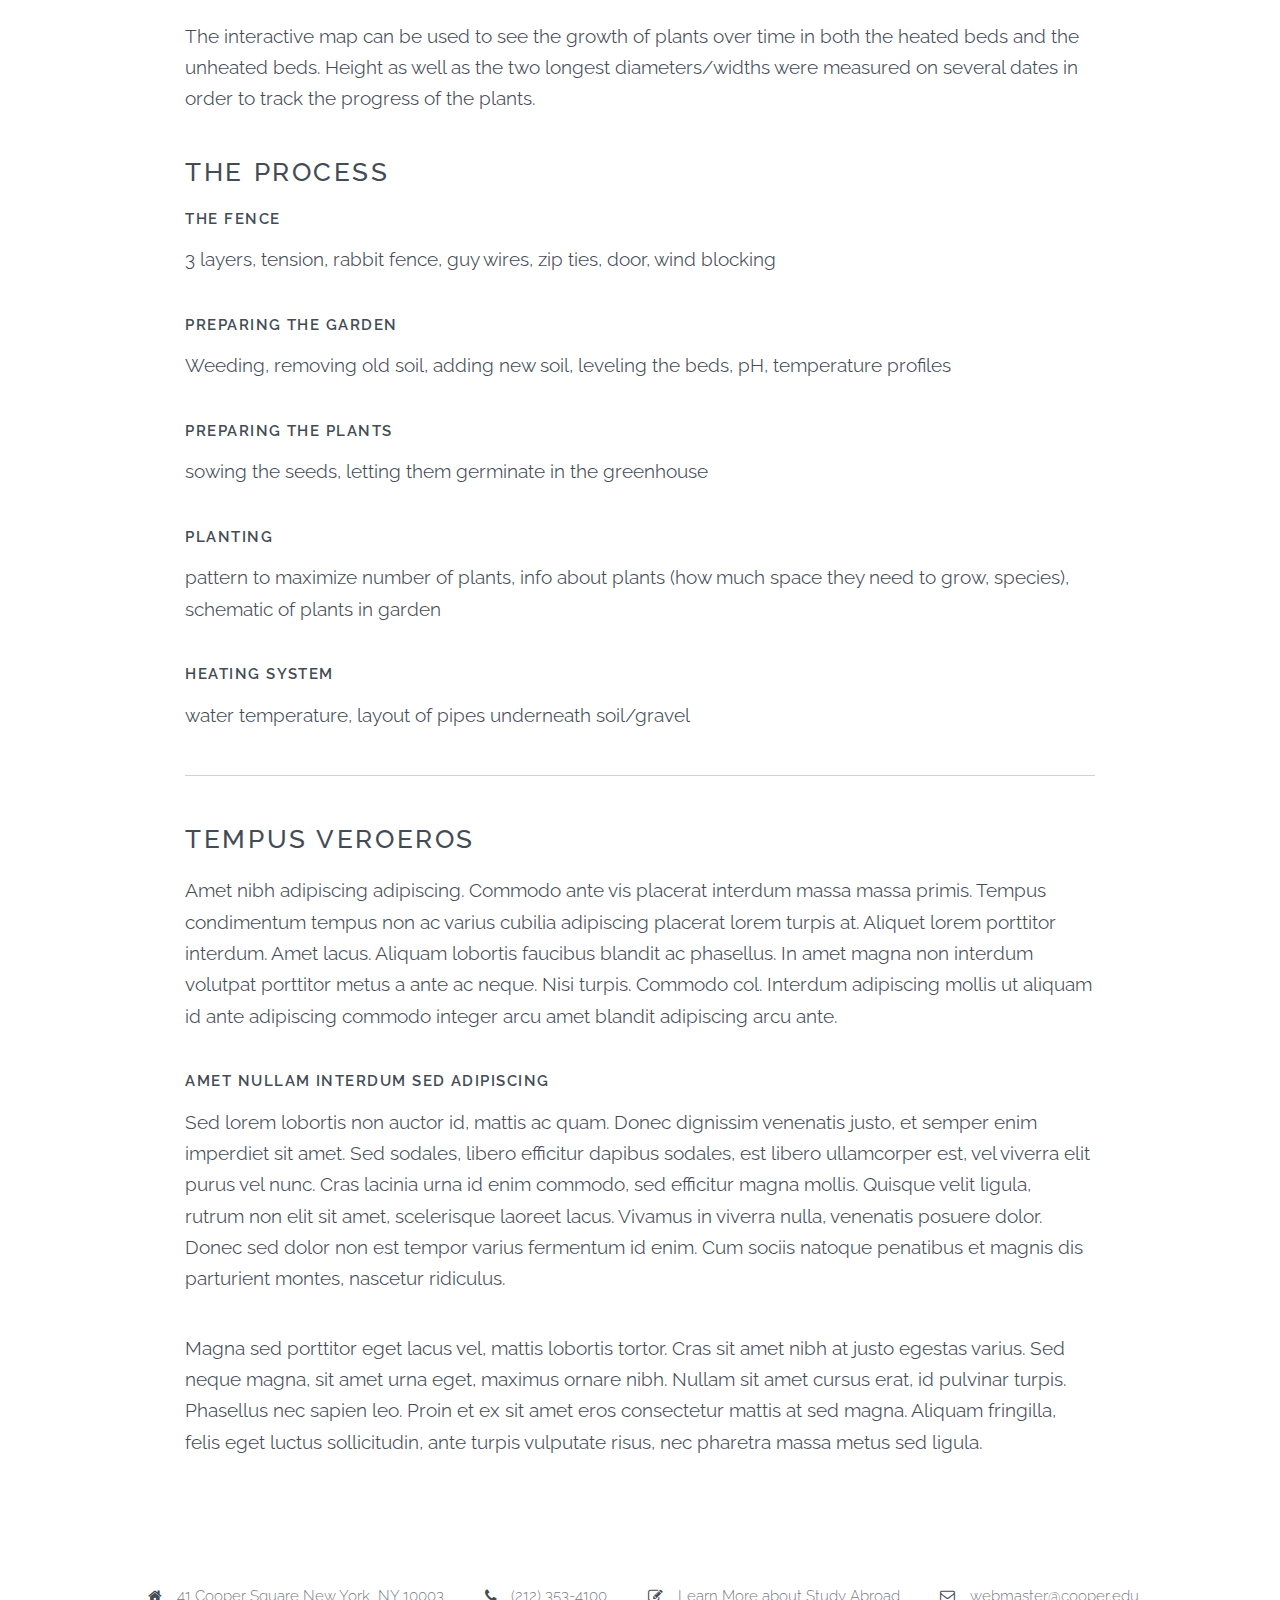
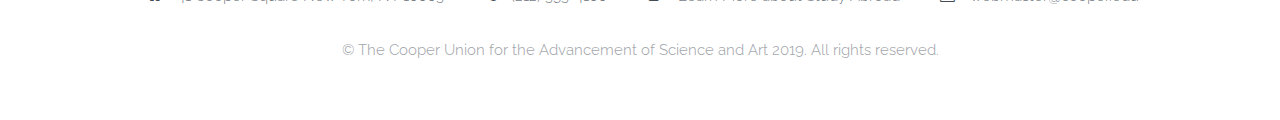
==== commit b9078f36: "resolved merge conflict in garden.html" ====
--- a/garden.html
+++ b/garden.html
@@ -146,9 +146,28 @@
 
 									<svg id="gardenMap" style="border:1px solid #000000;">
 									</svg>
-									<a href="#" class="image main"><img src="images/plant_map.PNG" alt="" /></a>
-
+
+									<!--<img onmouseover="bigImg(this)" onmouseout="normalImg(this)" border="0" src="images/plant_map.PNG" alt="" width="128" height="128">
+
+									<script src="test.js"></script>
+
+									<div id="pixels"></div>-->
+
+								<!--	<script src="https://ajax.googleapis.com/ajax/libs/jquery/3.4.1/jquery.min.js"></script>
+									<script>
+									$(document).ready(function(){
+  								  $(document).mousemove(function(event){
+    							    $("span").text(event.pageX + ", " + event.pageY);
+  									});
+									});
+								</script>
+
+							<a href="#" class="image main"><img src="images/plant_map.PNG" alt="" /></a>
+
+									<p>Mouse is at coordinates: <span></span></p>-->
 									<hr />
+
+
 
 
 									<p>The interactive map can be used to see the growth of plants over time in both the heated beds and the unheated beds. Height as well as the two longest diameters/widths were measured on several dates in order to track the progress of the plants.</p>
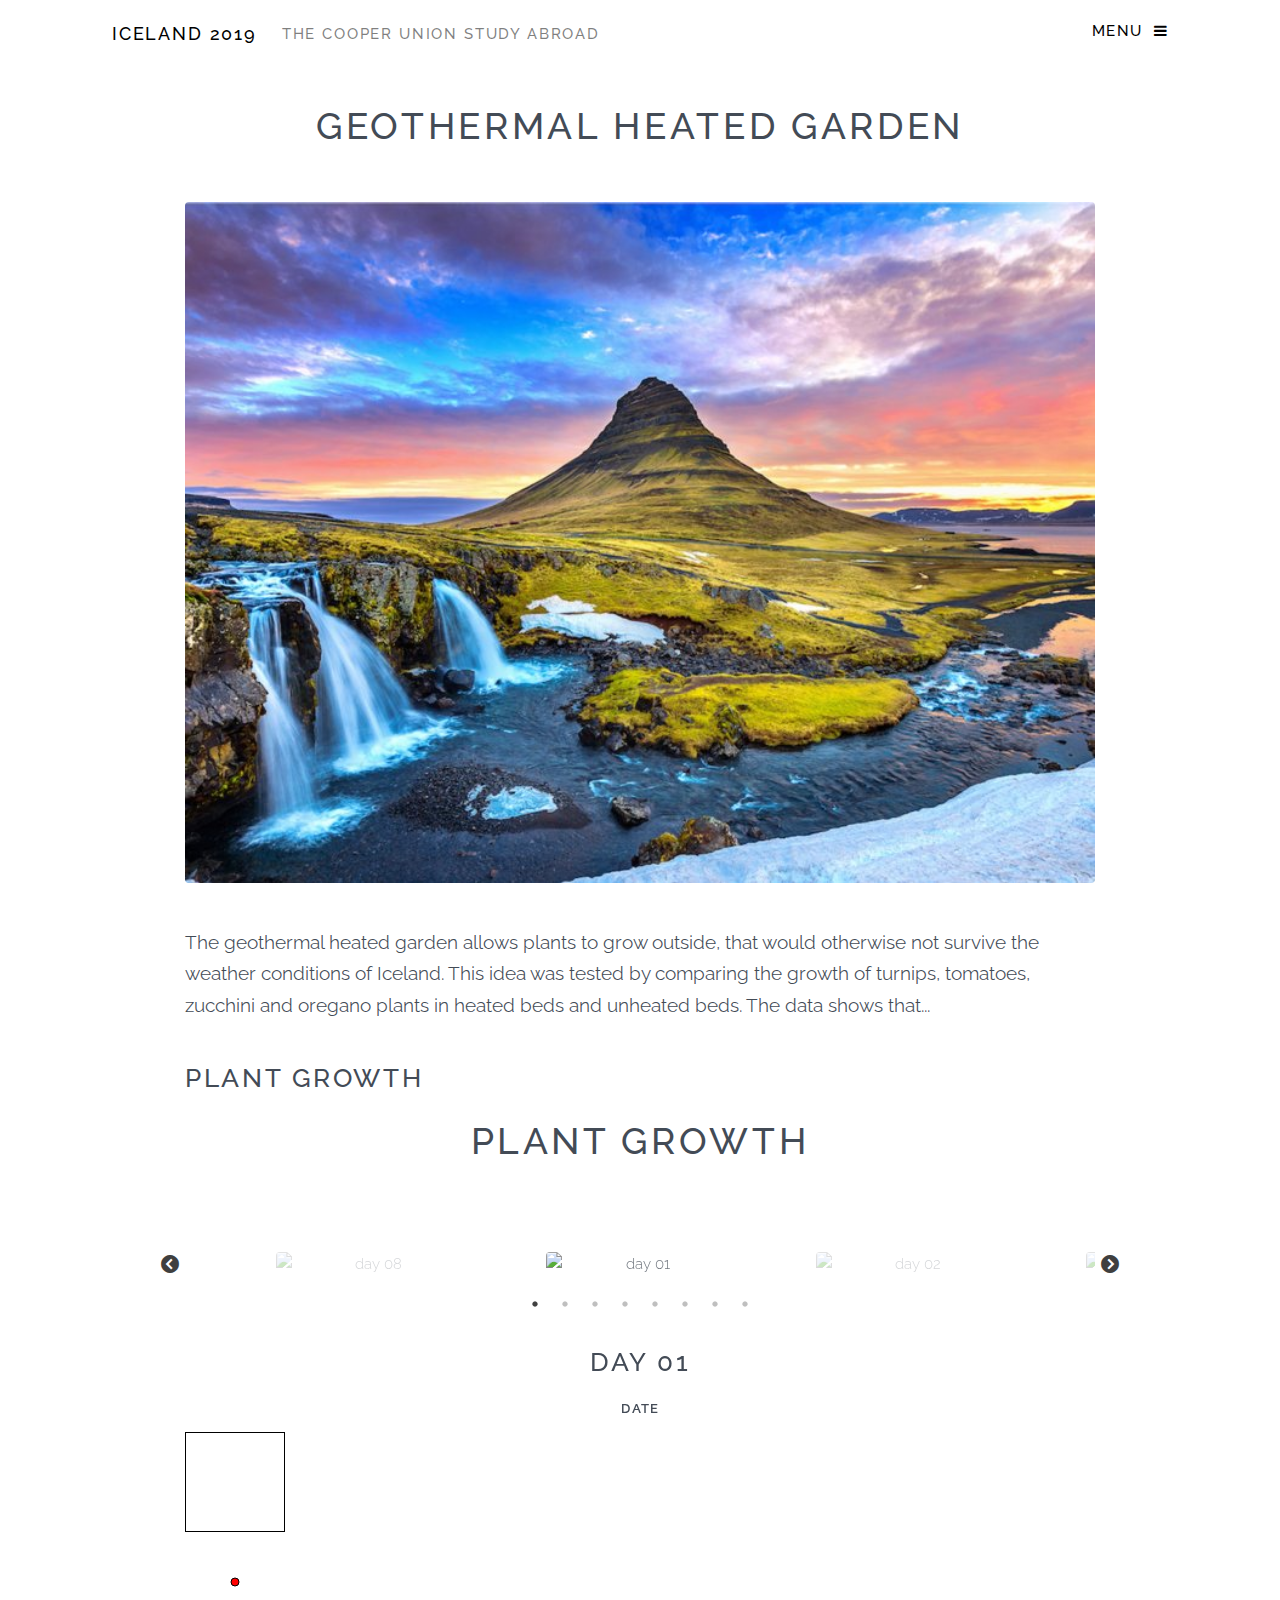
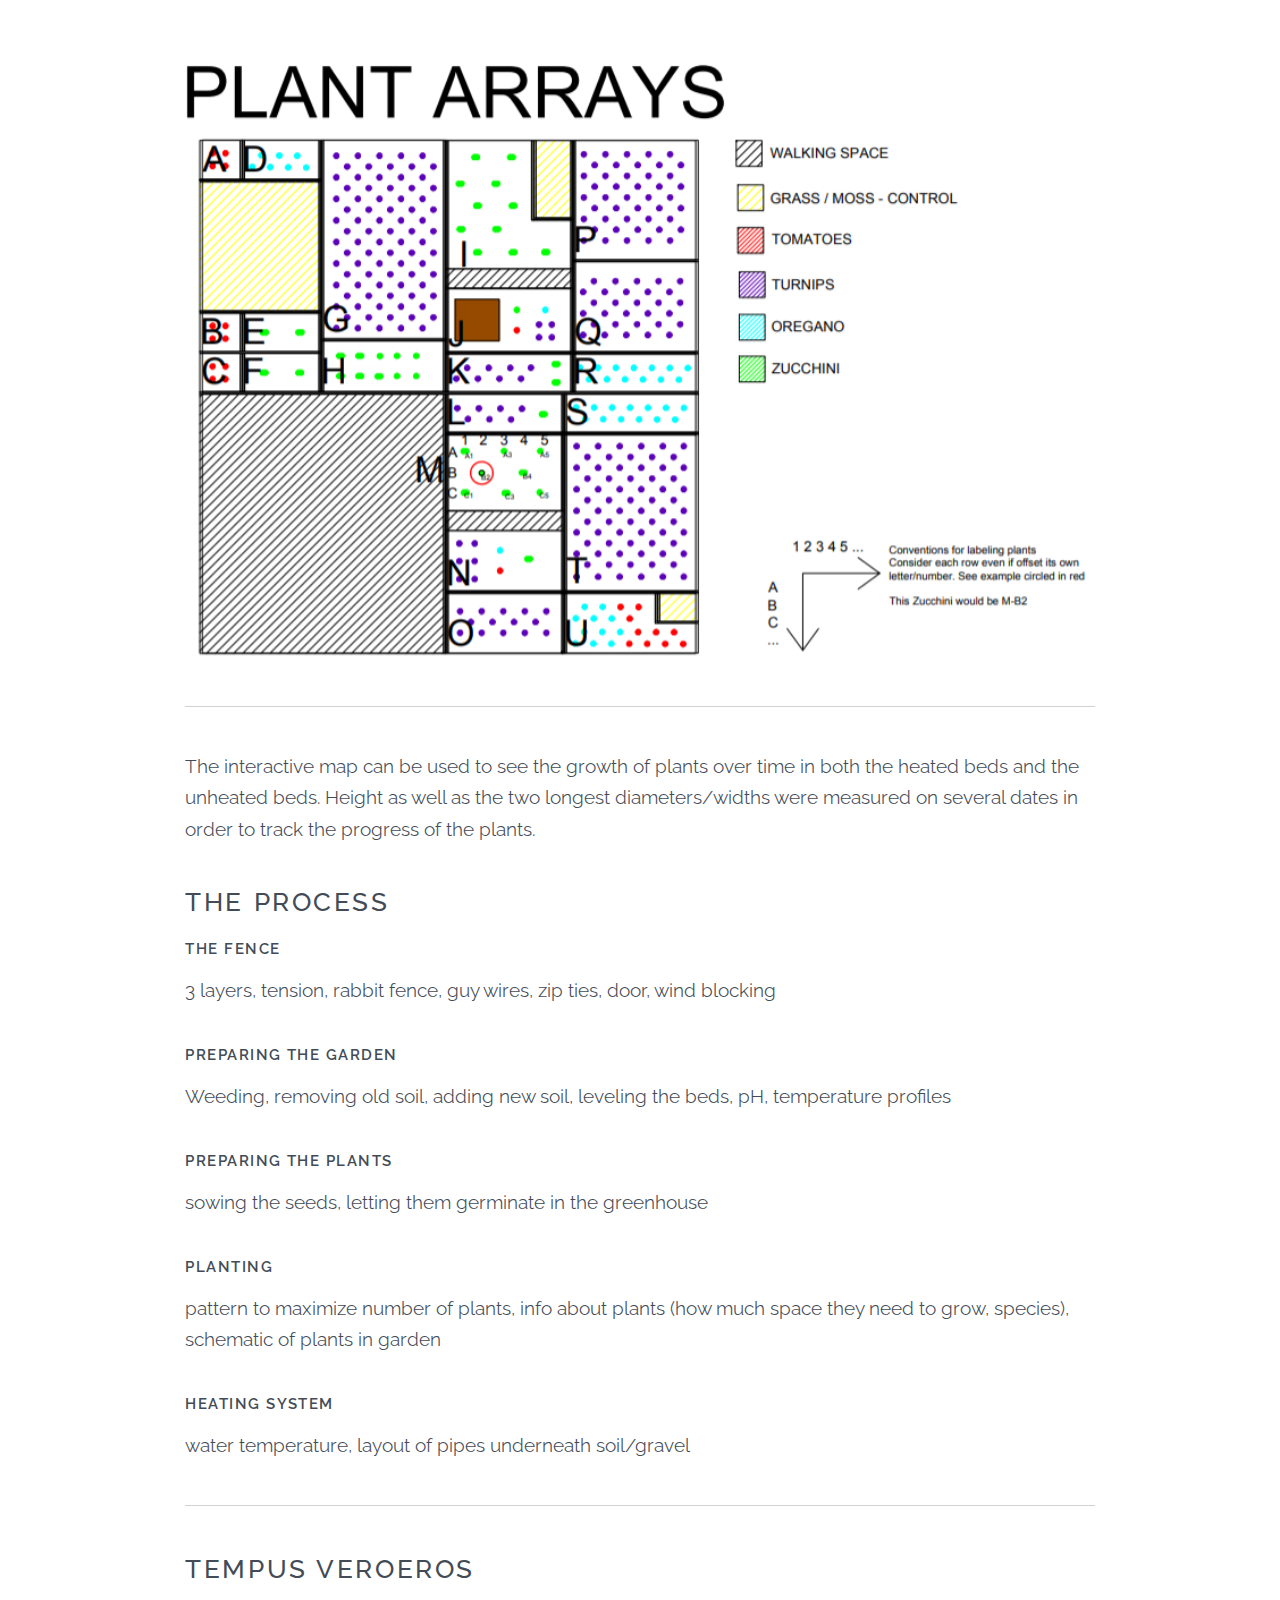
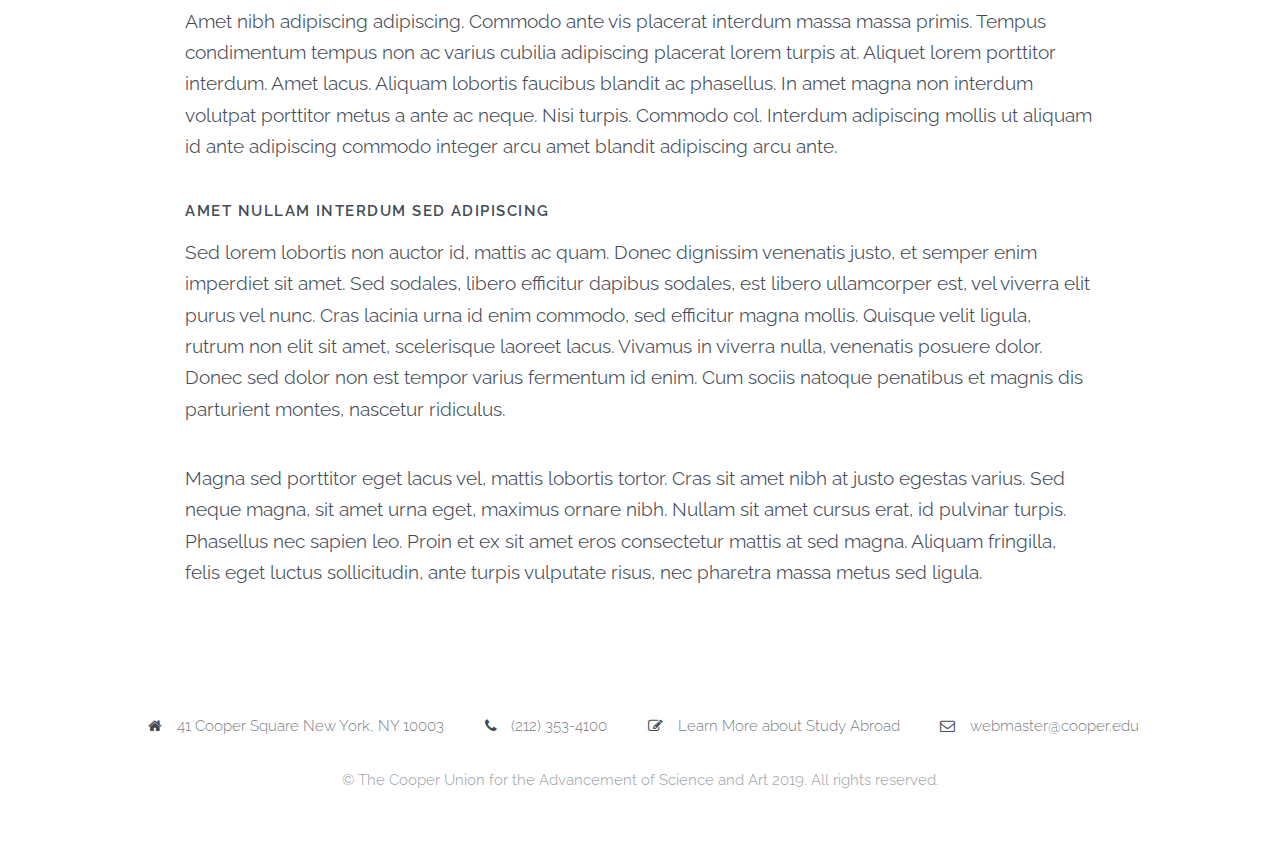
==== commit 12c229ad: "circle" ====
--- a/garden.html
+++ b/garden.html
@@ -147,26 +147,28 @@
 									<svg id="gardenMap" style="border:1px solid #000000;">
 									</svg>
 
-									<!--<img onmouseover="bigImg(this)" onmouseout="normalImg(this)" border="0" src="images/plant_map.PNG" alt="" width="128" height="128">
+								<!--	<img onmouseover="bigImg(this)" onmouseout="normalImg(this)" border="0" src="images/plant_map.PNG" alt="" width="128" height="128">
 
 									<script src="test.js"></script>
 
-									<div id="pixels"></div>-->
-
-								<!--	<script src="https://ajax.googleapis.com/ajax/libs/jquery/3.4.1/jquery.min.js"></script>
+									<div id="pixels"></div>
+
+								<script src="https://ajax.googleapis.com/ajax/libs/jquery/3.4.1/jquery.min.js"></script>
 									<script>
 									$(document).ready(function(){
   								  $(document).mousemove(function(event){
     							    $("span").text(event.pageX + ", " + event.pageY);
   									});
 									});
-								</script>
-
+								</script>-->
+								<svg height="100" width="100">
+								  <circle cx="50" cy="50" r="4" stroke="black" stroke-width="1" fill="red" />
+								Sorry, your browser does not support inline SVG.
+								</svg>
 							<a href="#" class="image main"><img src="images/plant_map.PNG" alt="" /></a>
 
-									<p>Mouse is at coordinates: <span></span></p>-->
+								<!--<p>Mouse is at coordinates: <span></span></p>-->
 									<hr />
-
 
 
 
